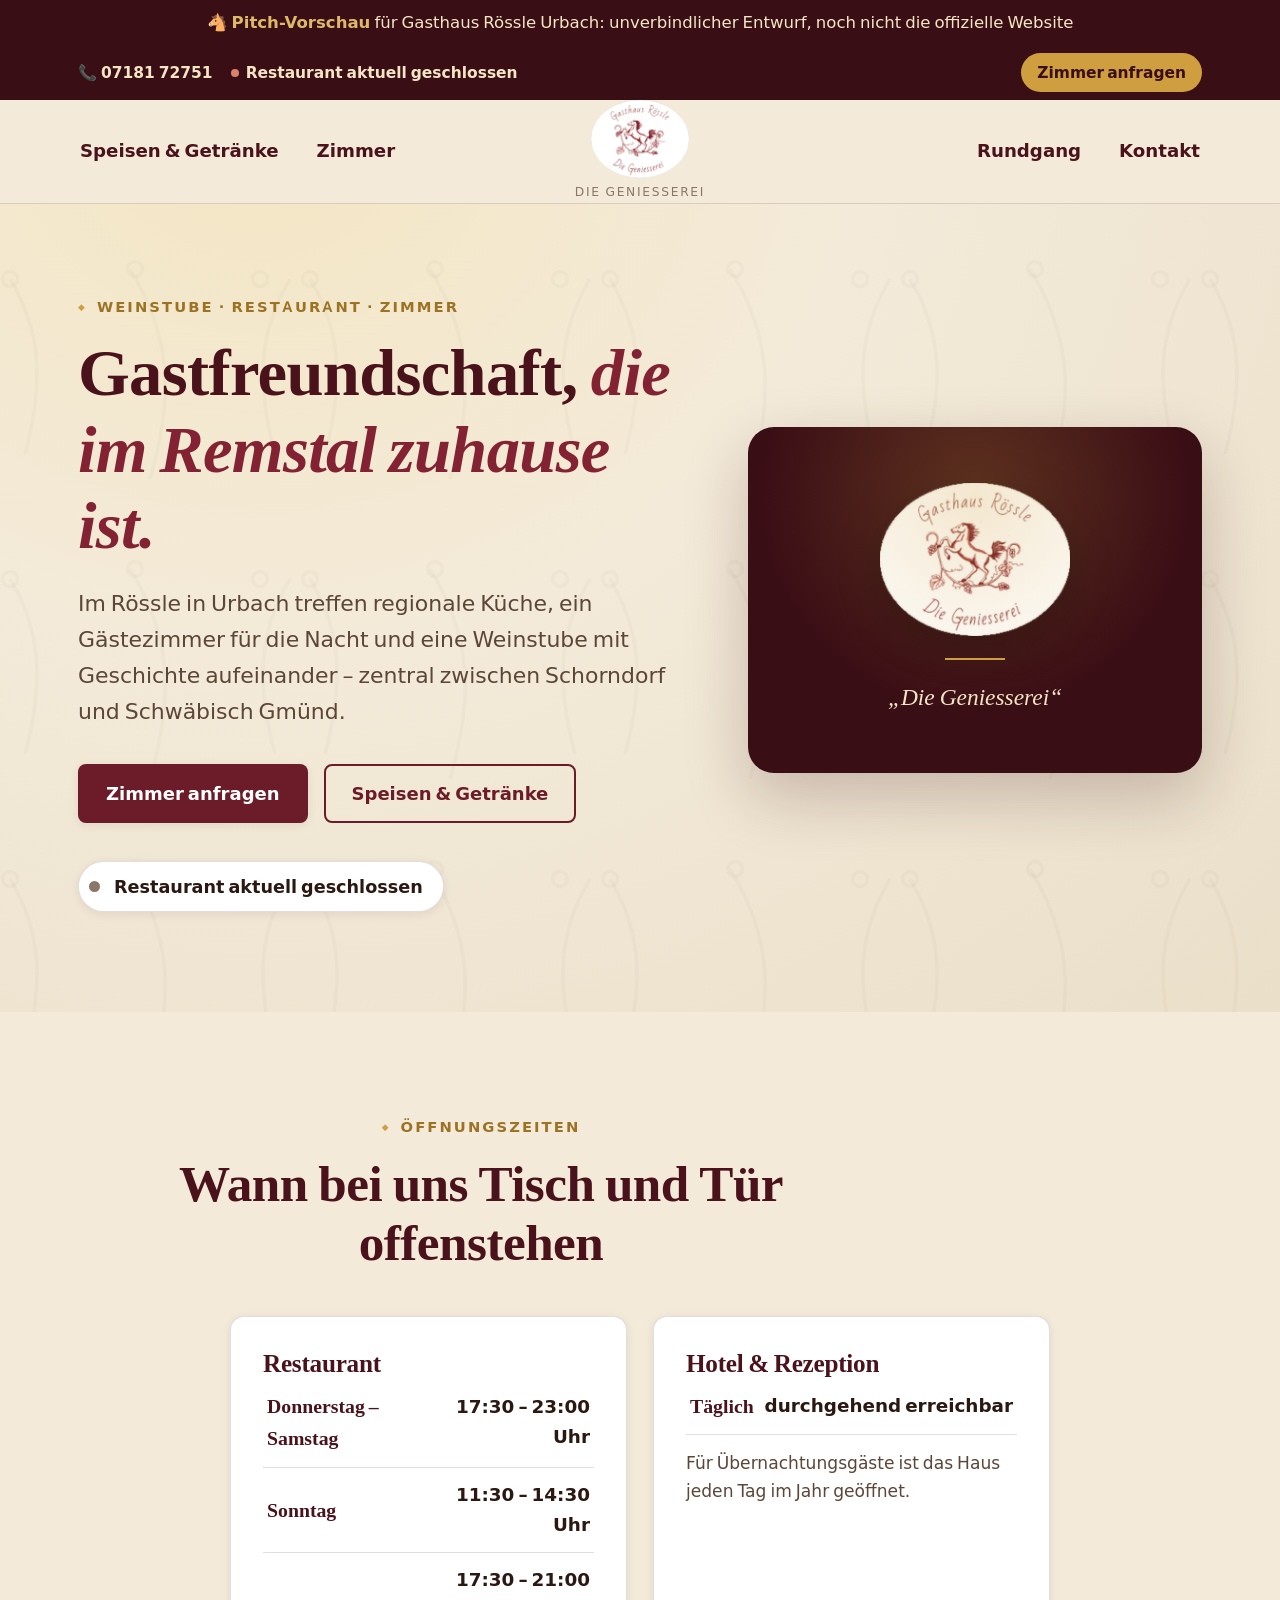
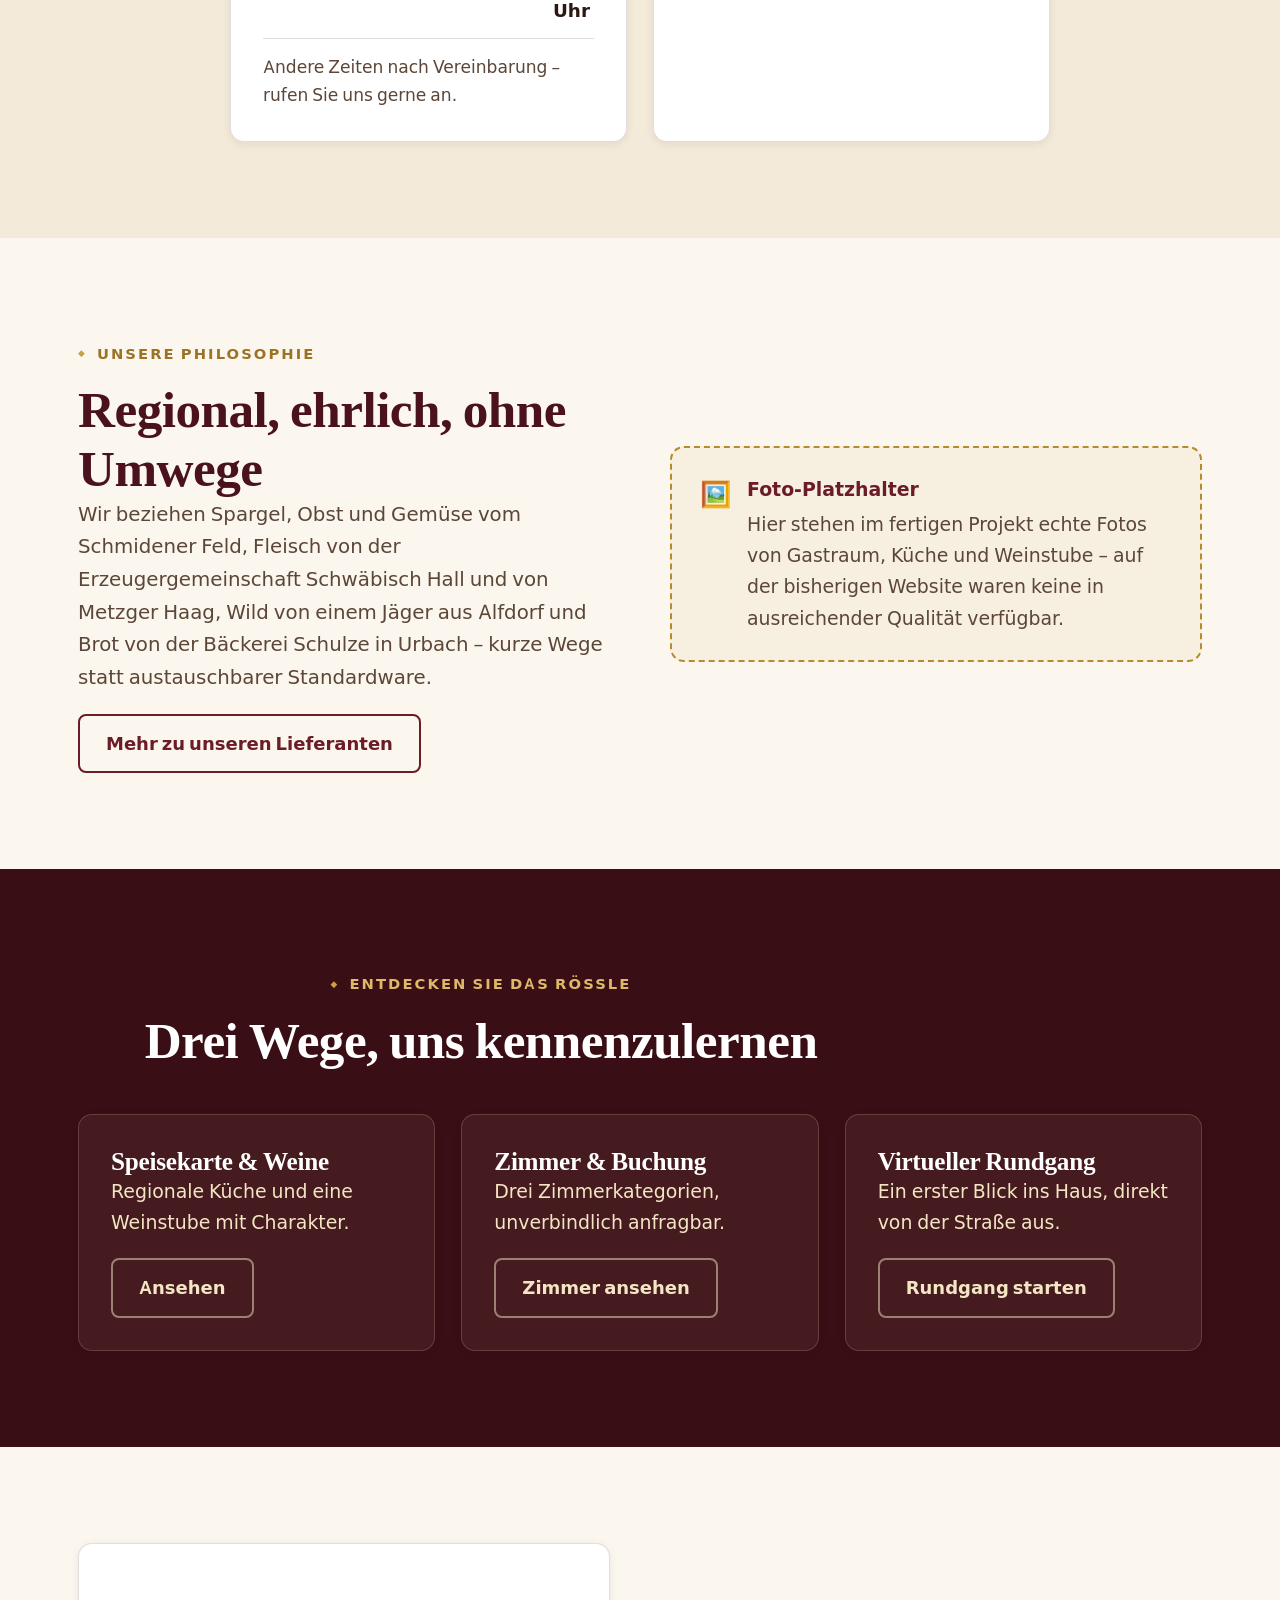
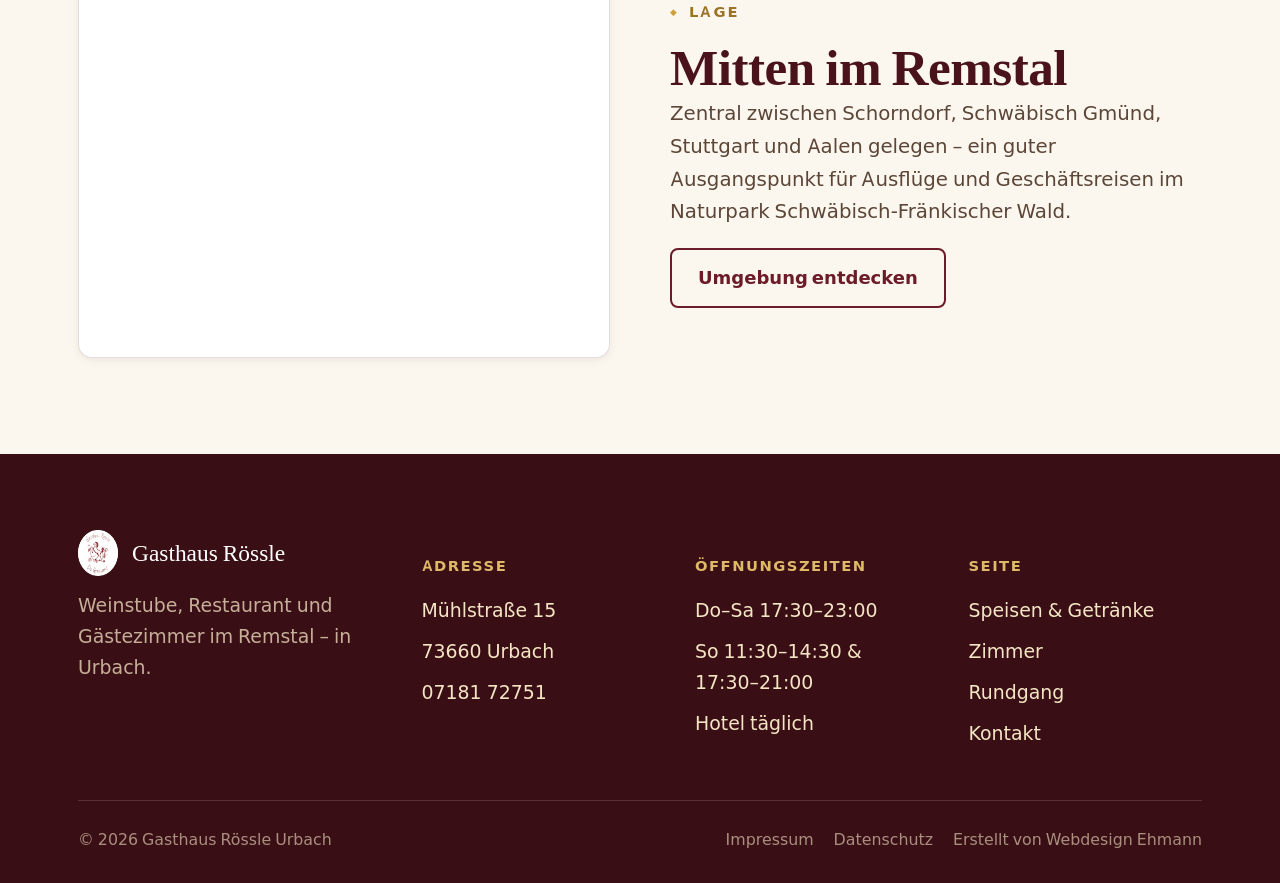
==== index.html @ 1d33ecca "Pitch-Demo für Gasthaus Rössle Urbach Weinstube/Restaurant/Hotel-Website im Bordeaux-Gold-Look, abge" ====
<!DOCTYPE html>
<html lang="de">
<head>
<meta charset="UTF-8">
<meta name="viewport" content="width=device-width, initial-scale=1.0">
<title>Gasthaus Rössle Urbach | Weinstube, Restaurant &amp; Zimmer im Remstal</title>
<meta name="description" content="Gasthaus Rössle in Urbach: Weinstube, regionale Küche, Gästezimmer und virtueller Rundgang. Mühlstraße 15, 73660 Urbach.">
<link rel="icon" href="assets/images/favicon-32.png" type="image/png">
<link rel="apple-touch-icon" href="assets/images/apple-touch-icon.png">
<link rel="stylesheet" href="css/fonts.css">
<link rel="stylesheet" href="css/style.css">
</head>
<body>
<a class="skip-link" href="#main">Zum Inhalt springen</a>
<div class="pitch-banner">🐴 <strong>Pitch-Vorschau</strong> für Gasthaus Rössle Urbach: unverbindlicher Entwurf, noch nicht die offizielle Website</div>

<header class="site-header">
  <div class="header-utility">
    <div class="container">
      <div class="header-utility__info">
        <a href="tel:+49718172751">📞 07181 72751</a>
        <span class="status-pill" data-live-status data-status="closed">
          <span class="status-dot" aria-hidden="true"></span>
          <span data-status-label>Öffnungsstatus wird geladen …</span>
        </span>
      </div>
      <a class="header-utility__cta" href="zimmer.html#buchen">Zimmer anfragen</a>
    </div>
  </div>
  <div class="header-main">
    <div class="container">
      <nav class="header-nav-group header-nav-group--left">
        <a href="speisen-getraenke.html">Speisen &amp; Getränke</a>
        <a href="zimmer.html">Zimmer</a>
      </nav>
      <a class="brand-crest" href="index.html" aria-label="Gasthaus Rössle Urbach, Startseite">
        <img src="assets/images/logo.webp" alt="Wappen des Gasthaus Rössle: sich aufbäumendes Pferd, von Weinranken umschlungen" width="190" height="153">
        <span>Die Geniesserei</span>
      </a>
      <nav class="header-nav-group header-nav-group--right">
        <a href="rundgang.html">Rundgang</a>
        <a href="kontakt.html">Kontakt</a>
      </nav>
      <button class="nav-toggle" aria-label="Menü öffnen" aria-expanded="false" aria-controls="nav-overlay">
        <span class="nav-toggle__bars" aria-hidden="true"><span></span><span></span><span></span></span>
        Menü
      </button>
    </div>
  </div>
</header>

<div class="nav-overlay" id="nav-overlay">
  <div class="nav-overlay__top">
    <img src="assets/images/logo.webp" alt="" width="52" height="42" style="height:42px;">
    <button class="nav-overlay__close">Schließen ✕</button>
  </div>
  <nav>
    <a href="index.html" aria-current="page">Start</a>
    <a href="speisen-getraenke.html">Speisen &amp; Getränke</a>
    <a href="zimmer.html">Zimmer &amp; Buchung</a>
    <a href="rundgang.html">Rundgang</a>
    <a href="umgebung.html">Umgebung</a>
    <a href="kontakt.html">Kontakt</a>
  </nav>
  <div class="nav-overlay__footer">Mühlstraße 15 · 73660 Urbach<br><a href="tel:+49718172751">07181 72751</a></div>
</div>

<main id="main">

  <section class="hero">
    <div class="container hero__grid">
      <div>
        <span class="eyebrow hero__eyebrow">Weinstube · Restaurant · Zimmer</span>
        <h1>Gastfreundschaft, <em>die im Remstal zuhause ist.</em></h1>
        <p class="hero__lede">Im Rössle in Urbach treffen regionale Küche, ein Gästezimmer für die Nacht und eine Weinstube mit Geschichte aufeinander – zentral zwischen Schorndorf und Schwäbisch Gmünd.</p>
        <div class="hero__actions">
          <a class="btn btn-primary" href="zimmer.html#buchen">Zimmer anfragen</a>
          <a class="btn btn-outline" href="speisen-getraenke.html">Speisen &amp; Getränke</a>
        </div>
        <div class="hero-hours" data-live-status data-status="closed">
          <span class="status-dot" aria-hidden="true"></span>
          <span class="hero-hours__text" data-status-label>Öffnungsstatus wird geladen …</span>
        </div>
      </div>
      <div class="hero__crest-panel">
        <img src="assets/images/logo.webp" alt="Wappen Gasthaus Rössle" width="190" height="153">
        <div class="divider"></div>
        <p>„Die Geniesserei“</p>
      </div>
    </div>
  </section>

  <section class="section--tint">
    <div class="container">
      <div class="section-head text-center">
        <span class="eyebrow">Öffnungszeiten</span>
        <h2>Wann bei uns Tisch und Tür offenstehen</h2>
      </div>
      <div class="grid-2" style="max-width:820px; margin:0 auto;">
        <div class="card reveal">
          <h3>Restaurant</h3>
          <table class="hours-table">
            <tr><th>Donnerstag – Samstag</th><td>17:30 – 23:00 Uhr</td></tr>
            <tr><th>Sonntag</th><td>11:30 – 14:30 Uhr</td></tr>
            <tr><th></th><td>17:30 – 21:00 Uhr</td></tr>
          </table>
          <p style="margin-top:14px; font-size:0.95rem; color:var(--ink-soft);">Andere Zeiten nach Vereinbarung – rufen Sie uns gerne an.</p>
        </div>
        <div class="card reveal">
          <h3>Hotel &amp; Rezeption</h3>
          <table class="hours-table">
            <tr><th>Täglich</th><td>durchgehend erreichbar</td></tr>
          </table>
          <p style="margin-top:14px; font-size:0.95rem; color:var(--ink-soft);">Für Übernachtungsgäste ist das Haus jeden Tag im Jahr geöffnet.</p>
        </div>
      </div>
    </div>
  </section>

  <section>
    <div class="container split">
      <div class="reveal">
        <span class="eyebrow">Unsere Philosophie</span>
        <h2>Regional, ehrlich, ohne Umwege</h2>
        <p style="font-size:1.1rem; color:var(--ink-soft); margin-bottom:20px;">Wir beziehen Spargel, Obst und Gemüse vom Schmidener Feld, Fleisch von der Erzeugergemeinschaft Schwäbisch Hall und von Metzger Haag, Wild von einem Jäger aus Alfdorf und Brot von der Bäckerei Schulze in Urbach – kurze Wege statt austauschbarer Standardware.</p>
        <a class="btn btn-outline" href="speisen-getraenke.html">Mehr zu unseren Lieferanten</a>
      </div>
      <div class="placeholder-note reveal">
        <span class="placeholder-note__icon">🖼️</span>
        <div>
          <strong>Foto-Platzhalter</strong>
          Hier stehen im fertigen Projekt echte Fotos von Gastraum, Küche und Weinstube – auf der bisherigen Website waren keine in ausreichender Qualität verfügbar.
        </div>
      </div>
    </div>
  </section>

  <section class="section--dark">
    <div class="container">
      <div class="section-head text-center">
        <span class="eyebrow eyebrow--light">Entdecken Sie das Rössle</span>
        <h2>Drei Wege, uns kennenzulernen</h2>
      </div>
      <div class="grid-3">
        <div class="card reveal" style="background:rgba(244,230,196,0.06); border-color:rgba(244,230,196,0.18); color:var(--gold-100);">
          <h3 style="color:var(--white);">Speisekarte &amp; Weine</h3>
          <p style="color:var(--gold-100);">Regionale Küche und eine Weinstube mit Charakter.</p>
          <div style="margin-top:20px;"><a class="btn btn-outline btn-outline--light" href="speisen-getraenke.html">Ansehen</a></div>
        </div>
        <div class="card reveal" style="background:rgba(244,230,196,0.06); border-color:rgba(244,230,196,0.18); color:var(--gold-100);">
          <h3 style="color:var(--white);">Zimmer &amp; Buchung</h3>
          <p style="color:var(--gold-100);">Drei Zimmerkategorien, unverbindlich anfragbar.</p>
          <div style="margin-top:20px;"><a class="btn btn-outline btn-outline--light" href="zimmer.html">Zimmer ansehen</a></div>
        </div>
        <div class="card reveal" style="background:rgba(244,230,196,0.06); border-color:rgba(244,230,196,0.18); color:var(--gold-100);">
          <h3 style="color:var(--white);">Virtueller Rundgang</h3>
          <p style="color:var(--gold-100);">Ein erster Blick ins Haus, direkt von der Straße aus.</p>
          <div style="margin-top:20px;"><a class="btn btn-outline btn-outline--light" href="rundgang.html">Rundgang starten</a></div>
        </div>
      </div>
    </div>
  </section>

  <section>
    <div class="container split">
      <div class="reveal" style="order:2;">
        <span class="eyebrow">Lage</span>
        <h2>Mitten im Remstal</h2>
        <p style="font-size:1.1rem; color:var(--ink-soft); margin-bottom:20px;">Zentral zwischen Schorndorf, Schwäbisch Gmünd, Stuttgart und Aalen gelegen – ein guter Ausgangspunkt für Ausflüge und Geschäftsreisen im Naturpark Schwäbisch-Fränkischer Wald.</p>
        <a class="btn btn-outline" href="umgebung.html">Umgebung entdecken</a>
      </div>
      <div class="card reveal" style="order:1;">
        <iframe class="map-frame" src="https://www.google.com/maps?q=M%C3%BChlstra%C3%9Fe+15,+73660+Urbach&output=embed" loading="lazy" referrerpolicy="no-referrer-when-downgrade" title="Karte: Gasthaus Rössle, Mühlstraße 15, Urbach"></iframe>
      </div>
    </div>
  </section>

</main>

<footer class="site-footer">
  <div class="container">
    <div class="footer-grid">
      <div>
        <div class="footer-brand"><img src="assets/images/logo.webp" alt="" width="40" height="32">Gasthaus Rössle</div>
        <p>Weinstube, Restaurant und Gästezimmer im Remstal – in Urbach.</p>
      </div>
      <div class="footer-col"><h5>Adresse</h5><ul><li>Mühlstraße 15</li><li>73660 Urbach</li><li><a href="tel:+49718172751">07181 72751</a></li></ul></div>
      <div class="footer-col"><h5>Öffnungszeiten</h5><ul><li>Do–Sa 17:30–23:00</li><li>So 11:30–14:30 &amp; 17:30–21:00</li><li>Hotel täglich</li></ul></div>
      <div class="footer-col"><h5>Seite</h5><ul><li><a href="speisen-getraenke.html">Speisen &amp; Getränke</a></li><li><a href="zimmer.html">Zimmer</a></li><li><a href="rundgang.html">Rundgang</a></li><li><a href="kontakt.html">Kontakt</a></li></ul></div>
    </div>
    <div class="footer-bottom">
      <div>© 2026 Gasthaus Rössle Urbach</div>
      <div class="links">
        <a href="impressum.html">Impressum</a>
        <a href="datenschutz.html">Datenschutz</a>
        <a href="https://www.webdesign-ehmann.de" target="_blank" rel="noopener" class="footer-credit">Erstellt von Webdesign Ehmann</a>
      </div>
    </div>
  </div>
</footer>

<script src="js/main.js"></script>
</body>
</html>
---- css/fonts.css ----
/* Fraunces – warm, soft-terminal display serif (deliberately not a razor-thin
   high-contrast Didone, to avoid the "cream+hairline-serif" AI-default look) */
@font-face {
  font-family: 'Fraunces';
  font-style: normal;
  font-weight: 500;
  font-display: swap;
  src: url('../assets/fonts/fraunces-500.woff2') format('woff2');
}
@font-face {
  font-family: 'Fraunces';
  font-style: normal;
  font-weight: 600;
  font-display: swap;
  src: url('../assets/fonts/fraunces-600.woff2') format('woff2');
}
@font-face {
  font-family: 'Fraunces';
  font-style: normal;
  font-weight: 700;
  font-display: swap;
  src: url('../assets/fonts/fraunces-700.woff2') format('woff2');
}
@font-face {
  font-family: 'Fraunces';
  font-style: italic;
  font-weight: 500;
  font-display: swap;
  src: url('../assets/fonts/fraunces-italic-500.woff2') format('woff2');
}
@font-face {
  font-family: 'Fraunces';
  font-style: italic;
  font-weight: 600;
  font-display: swap;
  src: url('../assets/fonts/fraunces-italic-600.woff2') format('woff2');
}

/* Public Sans – humanist, open apertures, tested for legibility at small
   sizes; chosen for the older target audience instead of a geometric/thin
   grotesk */
@font-face {
  font-family: 'Public Sans';
  font-style: normal;
  font-weight: 400;
  font-display: swap;
  src: url('../assets/fonts/publicsans-400.woff2') format('woff2');
}
@font-face {
  font-family: 'Public Sans';
  font-style: normal;
  font-weight: 500;
  font-display: swap;
  src: url('../assets/fonts/publicsans-500.woff2') format('woff2');
}
@font-face {
  font-family: 'Public Sans';
  font-style: normal;
  font-weight: 600;
  font-display: swap;
  src: url('../assets/fonts/publicsans-600.woff2') format('woff2');
}
@font-face {
  font-family: 'Public Sans';
  font-style: normal;
  font-weight: 700;
  font-display: swap;
  src: url('../assets/fonts/publicsans-700.woff2') format('woff2');
}
@font-face {
  font-family: 'Public Sans';
  font-style: italic;
  font-weight: 400;
  font-display: swap;
  src: url('../assets/fonts/publicsans-italic-400.woff2') format('woff2');
}
---- css/style.css ----
/* ==========================================================================
   Gasthaus Rössle Urbach — Pitch-Demo
   Palette abgeleitet aus dem echten Wappen-Logo (Bordeaux + Gold), nicht aus
   dem Creme+Terracotta-Standardlook. Basis-Schriftgröße und Kontraste sind
   bewusst großzügig gewählt (Zielgruppe: auch ältere Gäste).
   ========================================================================== */

:root {
  /* Brand */
  --bordeaux-950: #3a0e15;
  --bordeaux-900: #4a121b;
  --bordeaux-800: #6c1c28;
  --bordeaux-700: #832233;
  --bordeaux-600: #9c2a3d;
  --gold-700: #9c7325;
  --gold-600: #b78a30;
  --gold-500: #cf9f3f;
  --gold-400: #ddb968;
  --gold-100: #f4e6c4;

  /* Neutrals — warm vellum, not flat cream */
  --vellum: #f3ead9;
  --vellum-dark: #eadfc9;
  --paper: #fbf7ef;
  --ink: #2a1811;
  --ink-soft: #5c4638;
  --ink-faint: #8a7768;
  --line: rgba(58, 14, 21, 0.14);
  --white: #ffffff;

  /* Type */
  --font-display: 'Fraunces', 'Iowan Old Style', 'Palatino Linotype', serif;
  --font-body: 'Public Sans', 'Segoe UI', system-ui, sans-serif;

  --shadow-sm: 0 2px 10px rgba(58, 14, 21, 0.08);
  --shadow-md: 0 12px 32px rgba(58, 14, 21, 0.16);
  --shadow-lg: 0 24px 64px rgba(58, 14, 21, 0.22);
  --radius-sm: 8px;
  --radius-md: 14px;
  --radius-lg: 26px;

  --header-h-utility: 44px;
  --header-h-main: 96px;
}

/* ---- Reset ------------------------------------------------------------- */
*, *::before, *::after { box-sizing: border-box; }
html { scroll-behavior: smooth; }
@media (prefers-reduced-motion: reduce) {
  html { scroll-behavior: auto; }
  *, *::before, *::after { animation-duration: 0.01ms !important; animation-iteration-count: 1 !important; transition-duration: 0.01ms !important; scroll-behavior: auto !important; }
}
body, h1, h2, h3, h4, p, figure, blockquote, dl, dd { margin: 0; }
ul, ol { margin: 0; padding: 0; list-style: none; }
img { max-width: 100%; display: block; }
a { color: inherit; text-decoration: none; }
button { font: inherit; color: inherit; background: none; border: none; cursor: pointer; }
input, textarea, select { font: inherit; color: inherit; }

/* Base sizing: 18px root instead of the usual 16px — deliberate choice for
   an older audience; everything below scales off this, so it stays
   consistent instead of only bumping isolated elements. */
html { font-size: 112.5%; } /* 18px */
body {
  font-family: var(--font-body);
  font-size: 1.05rem;
  line-height: 1.65;
  color: var(--ink);
  background: var(--paper);
  -webkit-font-smoothing: antialiased;
}

h1, h2, h3, h4 { font-family: var(--font-display); color: var(--bordeaux-900); font-weight: 600; line-height: 1.15; letter-spacing: -0.01em; }
h1 { font-size: clamp(2.6rem, 5.2vw, 4.2rem); font-weight: 600; }
h2 { font-size: clamp(2.1rem, 4vw, 2.9rem); }
h3 { font-size: 1.4rem; }
p { max-width: 62ch; }
strong { font-weight: 700; }
em { font-style: italic; }

.container { max-width: 1180px; margin: 0 auto; padding: 0 28px; }

.skip-link {
  position: absolute; left: 12px; top: -60px;
  background: var(--bordeaux-800); color: var(--white);
  padding: 12px 20px; border-radius: var(--radius-sm);
  z-index: 999; transition: top 0.2s ease;
  font-weight: 600;
}
.skip-link:focus { top: 12px; }

:focus-visible { outline: 3px solid var(--gold-500); outline-offset: 3px; }

/* ---- Pitch disclosure banner -------------------------------------------- */
.pitch-banner {
  background: var(--bordeaux-950);
  color: var(--gold-100);
  text-align: center;
  font-size: 0.92rem;
  padding: 10px 20px;
  line-height: 1.5;
}
.pitch-banner strong { color: var(--gold-400); }

/* ---- Eyebrow / section anatomy ------------------------------------------ */
.eyebrow {
  display: inline-flex; align-items: center; gap: 10px;
  font-family: var(--font-body); font-weight: 700; letter-spacing: 0.14em;
  text-transform: uppercase; font-size: 0.82rem; color: var(--gold-700);
  margin-bottom: 14px;
}
.eyebrow::before { content: '◆'; font-size: 0.6em; color: var(--gold-500); }
.eyebrow--light { color: var(--gold-400); }

.section-head { max-width: 62ch; margin-bottom: 44px; }
.section-head p { font-size: 1.12rem; color: var(--ink-soft); }
.text-center { text-align: center; }
.text-center .section-head { margin-left: auto; margin-right: auto; }
.text-center p { margin-left: auto; margin-right: auto; }

/* ==========================================================================
   HEADER — deliberately NOT "logo left + link row + CTA right".
   Two stacked bars: a slim utility strip (phone + live opening status +
   quick-book), then a second bar where the crest sits centered with nav
   links split symmetrically on either side of it.
   ========================================================================== */
.site-header { position: sticky; top: 0; z-index: 100; }

.header-utility {
  background: var(--bordeaux-950);
  color: var(--gold-100);
  font-size: 0.86rem;
}
.header-utility .container {
  display: flex; align-items: center; justify-content: space-between; flex-wrap: wrap;
  gap: 8px 16px; min-height: var(--header-h-utility); padding: 8px 28px;
}
.header-utility__info { display: flex; align-items: center; gap: 8px 18px; flex-wrap: wrap; }
.header-utility__info a { font-weight: 600; }
.header-utility__info a:hover { color: var(--gold-400); }
.status-pill { display: inline-flex; align-items: center; gap: 7px; font-weight: 600; }
.status-dot { width: 8px; height: 8px; border-radius: 50%; background: var(--ink-faint); flex-shrink: 0; }
.status-pill[data-status="open"] .status-dot { background: #6fbf73; box-shadow: 0 0 0 3px rgba(111,191,115,0.25); }
.status-pill[data-status="closed"] .status-dot { background: #d9836b; }
.header-utility__cta {
  background: var(--gold-500); color: var(--bordeaux-950);
  padding: 7px 16px; border-radius: 999px; font-weight: 700;
  white-space: nowrap;
}
.header-utility__cta:hover { background: var(--gold-400); }

.header-main { background: var(--vellum); border-bottom: 1px solid var(--line); }
.header-main .container {
  display: grid; grid-template-columns: 1fr auto 1fr; align-items: center;
  min-height: var(--header-h-main); gap: 20px;
}
.header-nav-group { display: flex; align-items: center; gap: 34px; font-weight: 600; font-size: 1.01rem; }
.header-nav-group--right { justify-content: flex-end; }
.header-nav-group a { position: relative; padding: 6px 2px; color: var(--bordeaux-900); }
.header-nav-group a::after {
  content: ''; position: absolute; left: 0; right: 0; bottom: -2px; height: 2px;
  background: var(--gold-500); transform: scaleX(0); transition: transform 0.2s ease;
}
.header-nav-group a:hover::after, .header-nav-group a[aria-current="page"]::after { transform: scaleX(1); }

.brand-crest { display: flex; flex-direction: column; align-items: center; gap: 4px; text-align: center; }
.brand-crest img { height: 78px; width: auto; }
.brand-crest span { font-family: var(--font-body); font-size: 0.68rem; letter-spacing: 0.14em; text-transform: uppercase; color: var(--ink-faint); }

.nav-toggle {
  display: none; align-items: center; gap: 10px;
  font-weight: 700; padding: 10px 14px; border: 1px solid var(--line); border-radius: 999px;
}
.nav-toggle__bars { display: flex; flex-direction: column; gap: 4px; width: 20px; }
.nav-toggle__bars span { display: block; height: 2px; background: var(--bordeaux-900); border-radius: 2px; }

.nav-overlay {
  position: fixed; inset: 0; background: var(--bordeaux-950); color: var(--gold-100);
  z-index: 200; display: flex; flex-direction: column; padding: 28px;
  overflow-y: auto;
  transform: translateY(-100%); transition: transform 0.32s ease;
}
.nav-overlay.is-open { transform: translateY(0); }
.nav-overlay__top { display: flex; justify-content: space-between; align-items: center; margin-bottom: 40px; }
.nav-overlay__close { border: 1px solid rgba(244,230,196,0.4); border-radius: 999px; padding: 10px 16px; font-weight: 700; }
.nav-overlay nav { display: flex; flex-direction: column; gap: 6px; }
.nav-overlay nav a { font-family: var(--font-display); font-size: 2rem; padding: 14px 4px; border-bottom: 1px solid rgba(244,230,196,0.14); }
.nav-overlay__footer { margin-top: auto; padding-top: 24px; font-size: 0.95rem; color: var(--gold-400); }

@media (max-width: 1023px) {
  .header-nav-group { display: none; }
  .nav-toggle { display: inline-flex; }
  .header-main .container { grid-template-columns: 1fr auto; }
}

/* ==========================================================================
   BUTTONS
   ========================================================================== */
.btn {
  display: inline-flex; align-items: center; justify-content: center; gap: 10px;
  padding: 15px 28px; border-radius: var(--radius-sm);
  font-weight: 700; font-size: 1rem; min-height: 52px;
  transition: transform 0.15s ease, box-shadow 0.15s ease, background 0.15s ease;
}
.btn-primary { background: var(--bordeaux-800); color: var(--white); box-shadow: var(--shadow-sm); }
.btn-primary:hover { background: var(--bordeaux-700); transform: translateY(-1px); box-shadow: var(--shadow-md); }
.btn-gold { background: var(--gold-500); color: var(--bordeaux-950); box-shadow: var(--shadow-sm); }
.btn-gold:hover { background: var(--gold-400); transform: translateY(-1px); }
.btn-outline { background: transparent; color: var(--bordeaux-800); border: 2px solid var(--bordeaux-800); padding: 13px 26px; }
.btn-outline:hover { background: var(--bordeaux-800); color: var(--white); }
.btn-outline--light { color: var(--gold-100); border-color: rgba(244,230,196,0.5); }
.btn-outline--light:hover { background: rgba(244,230,196,0.12); }
.btn-block { width: 100%; }
.btn[disabled] { opacity: 0.5; cursor: not-allowed; transform: none !important; }

/* ==========================================================================
   HERO
   ========================================================================== */
.hero {
  position: relative; overflow: hidden;
  background: radial-gradient(ellipse at 20% -10%, var(--gold-100) 0%, var(--vellum) 42%, var(--vellum-dark) 100%);
  padding: 84px 0 100px;
}
.hero::before {
  content: ''; position: absolute; inset: 0; opacity: 0.5; pointer-events: none;
  background-image: url("data:image/svg+xml,%3Csvg xmlns='http://www.w3.org/2000/svg' width='120' height='120' viewBox='0 0 120 120'%3E%3Cg fill='none' stroke='%233a0e15' stroke-opacity='0.05' stroke-width='1.4'%3E%3Cpath d='M10 100c8-30 6-50-6-70M60 110c10-34 8-58-8-84M110 100c-8-30-6-50 6-70'/%3E%3Ccircle cx='4' cy='30' r='3'/%3E%3Ccircle cx='54' cy='26' r='3'/%3E%3Ccircle cx='104' cy='30' r='3'/%3E%3C/g%3E%3C/svg%3E");
  background-size: 300px;
}
.hero__grid { position: relative; display: grid; grid-template-columns: 1.15fr 0.85fr; gap: 56px; align-items: center; }
.hero__eyebrow { color: var(--gold-700); }
.hero h1 { margin-bottom: 22px; }
.hero h1 em { color: var(--bordeaux-700); font-style: italic; }
.hero__lede { font-size: 1.22rem; color: var(--ink-soft); margin-bottom: 34px; }
.hero__actions { display: flex; gap: 16px; flex-wrap: wrap; margin-bottom: 38px; }

.hero-hours {
  display: inline-flex; align-items: center; gap: 14px;
  background: var(--white); border: 1px solid var(--line); border-radius: 999px;
  padding: 10px 20px 10px 10px; box-shadow: var(--shadow-sm); font-weight: 600;
}
.hero-hours .status-dot { width: 11px; height: 11px; }
.hero-hours__text { font-size: 0.98rem; }
.hero-hours__text strong { color: var(--bordeaux-800); }

.hero__crest-panel {
  position: relative; background: var(--bordeaux-950);
  border-radius: var(--radius-lg); padding: 56px 40px; text-align: center;
  box-shadow: var(--shadow-lg); overflow: hidden;
}
.hero__crest-panel::after {
  content: ''; position: absolute; inset: 0;
  background: radial-gradient(circle at 50% 20%, rgba(207,159,63,0.25), transparent 60%);
}
.hero__crest-panel img { position: relative; width: 190px; margin: 0 auto 22px; filter: drop-shadow(0 8px 20px rgba(0,0,0,0.35)); }
.hero__crest-panel p { position: relative; color: var(--gold-100); font-family: var(--font-display); font-style: italic; font-size: 1.3rem; margin: 0 auto; }
.hero__crest-panel .divider { position: relative; width: 60px; height: 2px; background: var(--gold-500); margin: 18px auto; }

@media (max-width: 900px) {
  .hero__grid { grid-template-columns: 1fr; }
  .hero__crest-panel { order: -1; padding: 40px 28px; }
}

/* ==========================================================================
   CARDS / SECTIONS
   ========================================================================== */
section { padding: 96px 0; }
.section--tint { background: var(--vellum); }
.section--dark { background: var(--bordeaux-950); color: var(--gold-100); }
.section--dark h2 { color: var(--white); }
.section--dark p { color: var(--gold-100); }

.split { display: grid; grid-template-columns: 1fr 1fr; gap: 60px; align-items: center; }
@media (max-width: 860px) { .split { grid-template-columns: 1fr; gap: 36px; } }

.card {
  background: var(--white); border: 1px solid var(--line); border-radius: var(--radius-md);
  padding: 32px; box-shadow: var(--shadow-sm);
}

.grid-3 { display: grid; grid-template-columns: repeat(3, 1fr); gap: 26px; }
.grid-2 { display: grid; grid-template-columns: repeat(2, 1fr); gap: 26px; }
@media (max-width: 860px) { .grid-3, .grid-2 { grid-template-columns: 1fr; } }

.divider-vine {
  display: flex; align-items: center; gap: 16px; color: var(--gold-600);
  margin: 8px 0 30px; font-size: 1.3rem;
}
.divider-vine::before, .divider-vine::after { content: ''; flex: 1; height: 1px; background: var(--line); }

/* ---- Placeholder-Karten (fehlender echter Content, nicht erfunden) ------ */
.placeholder-note {
  border: 2px dashed var(--gold-600); border-radius: var(--radius-md);
  background: rgba(207,159,63,0.08); padding: 26px 28px;
  display: flex; gap: 16px; align-items: flex-start;
  color: var(--ink-soft);
}
.placeholder-note__icon { font-size: 1.4rem; flex-shrink: 0; color: var(--gold-700); }
.placeholder-note strong { color: var(--bordeaux-800); display: block; margin-bottom: 4px; }

/* ---- Öffnungszeiten-Tabelle --------------------------------------------- */
.hours-table { width: 100%; border-collapse: collapse; }
.hours-table td, .hours-table th { padding: 12px 4px; border-bottom: 1px solid var(--line); text-align: left; font-size: 1.02rem; }
.hours-table th { font-family: var(--font-display); font-weight: 600; color: var(--bordeaux-900); font-size: 1.1rem; }
.hours-table td:last-child, .hours-table th:last-child { text-align: right; font-weight: 600; }
.section--dark .hours-table td, .section--dark .hours-table th { border-color: rgba(244,230,196,0.18); }
.section--dark .hours-table th { color: var(--white); }

/* ---- Lieferanten-Liste (Speisen & Getränke) ----------------------------- */
.supplier-list { display: flex; flex-direction: column; gap: 18px; }
.supplier-list__item { display: grid; grid-template-columns: 160px 1fr; gap: 20px; padding: 20px 0; border-bottom: 1px solid var(--line); }
.supplier-list__item dt { font-family: var(--font-display); font-weight: 600; color: var(--bordeaux-800); }
.supplier-list__item dd { color: var(--ink-soft); }
@media (max-width: 640px) { .supplier-list__item { grid-template-columns: 1fr; gap: 4px; } }

/* ==========================================================================
   ZIMMER / PREISKARTEN
   ========================================================================== */
.room-card { display: flex; flex-direction: column; height: 100%; }
.room-card h3 { margin-bottom: 6px; }
.room-card__price { font-family: var(--font-display); font-size: 2rem; color: var(--bordeaux-800); margin: 14px 0; }
.room-card__price small { font-family: var(--font-body); font-size: 0.95rem; font-weight: 500; color: var(--ink-faint); }
.room-card ul { margin: 0 0 24px; display: flex; flex-direction: column; gap: 8px; }
.room-card li { padding-left: 26px; position: relative; color: var(--ink-soft); }
.room-card li::before { content: '✓'; position: absolute; left: 0; color: var(--gold-600); font-weight: 700; }
.room-card .btn { margin-top: auto; }

/* ==========================================================================
   BUCHUNGS-DEMO (mehrstufig)
   ========================================================================== */
.booking-disclaimer {
  display: flex; gap: 14px; align-items: flex-start;
  background: var(--gold-100); border: 1px solid var(--gold-500);
  border-radius: var(--radius-md); padding: 20px 24px; margin-bottom: 40px;
  color: var(--bordeaux-950); font-size: 0.98rem;
}
.booking-disclaimer strong { color: var(--bordeaux-800); }

.booking-widget {
  background: var(--white); border-radius: var(--radius-lg); box-shadow: var(--shadow-lg);
  border: 1px solid var(--line); overflow: hidden;
}
.booking-steps {
  display: flex; background: var(--vellum); border-bottom: 1px solid var(--line);
  overflow-x: auto;
}
.booking-steps__step {
  flex: 1; min-width: 150px; padding: 18px 20px; display: flex; align-items: center; gap: 12px;
  font-weight: 700; color: var(--ink-faint); border-bottom: 3px solid transparent; white-space: nowrap;
}
.booking-steps__step .num {
  width: 30px; height: 30px; border-radius: 50%; background: var(--white); border: 2px solid var(--ink-faint);
  display: flex; align-items: center; justify-content: center; font-size: 0.92rem; flex-shrink: 0;
}
.booking-steps__step.is-active { color: var(--bordeaux-800); border-color: var(--gold-500); }
.booking-steps__step.is-active .num { background: var(--bordeaux-800); border-color: var(--bordeaux-800); color: var(--white); }
.booking-steps__step.is-done .num { background: var(--gold-500); border-color: var(--gold-500); color: var(--bordeaux-950); }

.booking-panel { padding: 44px; }
.booking-panel[hidden] { display: none; }
@media (max-width: 640px) { .booking-panel { padding: 28px 22px; } }

.form-row { margin-bottom: 24px; }
.form-row label { display: block; font-weight: 700; margin-bottom: 8px; color: var(--bordeaux-900); }
.form-row .hint { font-weight: 400; color: var(--ink-faint); font-size: 0.9rem; }
.form-row input, .form-row select, .form-row textarea {
  width: 100%; padding: 14px 16px; border: 1.5px solid var(--line); border-radius: var(--radius-sm);
  background: var(--paper); font-size: 1.02rem; min-height: 52px;
}
.form-row input:focus, .form-row select:focus, .form-row textarea:focus { border-color: var(--gold-600); }
.form-grid-2 { display: grid; grid-template-columns: 1fr 1fr; gap: 22px; }
@media (max-width: 640px) { .form-grid-2 { grid-template-columns: 1fr; } }

.room-select-list { display: flex; flex-direction: column; gap: 16px; margin-bottom: 8px; }
.room-select {
  display: flex; align-items: center; gap: 20px; padding: 20px; border: 2px solid var(--line);
  border-radius: var(--radius-md); cursor: pointer; transition: border-color 0.15s ease, background 0.15s ease;
}
.room-select:hover { border-color: var(--gold-500); }
.room-select.is-selected { border-color: var(--bordeaux-800); background: rgba(140,28,40,0.05); }
.room-select input[type="radio"] { width: 22px; height: 22px; accent-color: var(--bordeaux-800); flex-shrink: 0; }
.room-select__body { flex: 1; }
.room-select__body h4 { font-family: var(--font-display); font-size: 1.15rem; color: var(--bordeaux-900); margin-bottom: 2px; }
.room-select__body span { color: var(--ink-faint); font-size: 0.92rem; }
.room-select__price { font-family: var(--font-display); font-weight: 600; font-size: 1.3rem; color: var(--bordeaux-800); white-space: nowrap; }

/* Mini-Kalender */
.mini-cal { max-width: 380px; }
.mini-cal__head { display: flex; align-items: center; justify-content: space-between; margin-bottom: 14px; }
.mini-cal__head button { width: 40px; height: 40px; border: 1px solid var(--line); border-radius: 50%; font-size: 1.1rem; }
.mini-cal__head button:hover { background: var(--vellum); }
.mini-cal__month { font-family: var(--font-display); font-weight: 600; font-size: 1.15rem; color: var(--bordeaux-900); }
.mini-cal__grid { display: grid; grid-template-columns: repeat(7, 1fr); gap: 6px; text-align: center; }
.mini-cal__dow { font-size: 0.78rem; font-weight: 700; color: var(--ink-faint); padding-bottom: 6px; }
.mini-cal__day {
  aspect-ratio: 1; display: flex; align-items: center; justify-content: center;
  border-radius: 50%; font-weight: 600; font-size: 0.95rem; border: none; background: transparent;
}
.mini-cal__day:not(:disabled):hover { background: var(--vellum-dark); }
.mini-cal__day.is-blocked { color: var(--ink-faint); text-decoration: line-through; opacity: 0.45; cursor: not-allowed; }
.mini-cal__day.is-selected { background: var(--bordeaux-800); color: var(--white); }
.mini-cal__day.is-in-range { background: var(--gold-100); }
.mini-cal__day.is-empty { visibility: hidden; }
.mini-cal__legend { display: flex; gap: 18px; margin-top: 14px; font-size: 0.85rem; color: var(--ink-soft); }
.mini-cal__legend span { display: inline-flex; align-items: center; gap: 6px; }
.mini-cal__legend i { width: 10px; height: 10px; border-radius: 50%; display: inline-block; }

.booking-summary { background: var(--vellum); border-radius: var(--radius-md); padding: 28px; margin-bottom: 28px; }
.booking-summary dl { display: grid; grid-template-columns: auto 1fr; gap: 10px 20px; }
.booking-summary dt { font-weight: 700; color: var(--bordeaux-900); }
.booking-summary dd { text-align: right; }
.booking-summary .total { border-top: 1px solid var(--line); margin-top: 12px; padding-top: 12px; font-size: 1.2rem; font-family: var(--font-display); font-weight: 600; color: var(--bordeaux-800); }

.booking-panel__actions { display: flex; justify-content: space-between; margin-top: 34px; gap: 16px; flex-wrap: wrap; }

.booking-success { text-align: center; padding: 20px 0; }
.booking-success__icon { font-size: 3rem; margin-bottom: 18px; }

/* ==========================================================================
   RUNDGANG-FENSTER (Street View)
   ========================================================================== */
.tour-frame {
  position: relative; border-radius: var(--radius-lg); overflow: hidden;
  border: 10px solid var(--white); box-shadow: var(--shadow-lg);
  background: var(--bordeaux-950);
}
.tour-frame::before {
  content: '360° Google Street View · Mühlstraße 15, Urbach';
  position: absolute; top: 14px; left: 50%; transform: translateX(-50%);
  background: rgba(58,14,21,0.75); color: var(--gold-100); font-size: 0.78rem;
  font-weight: 700; letter-spacing: 0.06em; padding: 7px 16px; border-radius: 999px; z-index: 2;
}
.tour-frame iframe { width: 100%; height: 520px; border: 0; display: block; }
.tour-fallback-link { text-align: center; margin-top: 18px; font-size: 0.95rem; color: var(--ink-soft); }

/* ==========================================================================
   KONTAKTFORMULAR
   ========================================================================== */
.contact-layout { display: grid; grid-template-columns: 1fr 1fr; gap: 56px; align-items: start; }
@media (max-width: 900px) { .contact-layout { grid-template-columns: 1fr; } }
.map-frame { width: 100%; height: 340px; border: 0; border-radius: var(--radius-md); }
.form-status { padding: 14px 18px; border-radius: var(--radius-sm); margin-top: 20px; font-weight: 600; }
.form-status[data-state="ok"] { background: #e4f3e0; color: #2f5b2a; }
.form-status[data-state="error"] { background: #fbe4e0; color: #7a2a1d; }
.form-status[hidden] { display: none; }
.hp-field { position: absolute; left: -9999px; top: -9999px; }

/* ==========================================================================
   FOOTER
   ========================================================================== */
.site-footer { background: var(--bordeaux-950); color: var(--gold-100); padding: 76px 0 30px; }
.footer-grid { display: grid; grid-template-columns: 1.3fr 1fr 1fr 1fr; gap: 40px; margin-bottom: 50px; }
@media (max-width: 860px) { .footer-grid { grid-template-columns: 1fr 1fr; } }
@media (max-width: 560px) { .footer-grid { grid-template-columns: 1fr; } }
.footer-brand { display: flex; align-items: center; gap: 14px; font-family: var(--font-display); font-size: 1.3rem; color: var(--white); margin-bottom: 14px; }
.footer-brand img { height: 46px; }
.site-footer p { color: rgba(244,230,196,0.75); }
.footer-col h5 { font-family: var(--font-body); text-transform: uppercase; letter-spacing: 0.1em; font-size: 0.82rem; color: var(--gold-400); margin-bottom: 16px; }
.footer-col ul { display: flex; flex-direction: column; gap: 10px; }
.footer-col a:hover { color: var(--gold-400); }
.footer-bottom { border-top: 1px solid rgba(244,230,196,0.16); padding-top: 26px; display: flex; justify-content: space-between; flex-wrap: wrap; gap: 14px; font-size: 0.88rem; color: rgba(244,230,196,0.6); }
.footer-bottom .links { display: flex; gap: 20px; flex-wrap: wrap; }
.footer-credit:hover { color: var(--gold-400); }

/* ==========================================================================
   RECHTLICHES (Impressum/Datenschutz)
   ========================================================================== */
.legal-hero { background: var(--vellum); padding: 64px 0 40px; }
.legal-content { padding: 56px 0 100px; }
.legal-content h2 { font-size: 1.4rem; margin: 40px 0 12px; }
.legal-content h2:first-of-type { margin-top: 0; }
.legal-content address { font-style: normal; }
.legal-content .placeholder-note { margin-bottom: 40px; }
.legal-placeholder { background: rgba(207,159,63,0.18); color: var(--bordeaux-800); padding: 2px 8px; border-radius: 4px; font-weight: 600; }

/* ==========================================================================
   UTILITIES
   ========================================================================== */
.mt-0 { margin-top: 0; }
.reveal { opacity: 1; }
@media (prefers-reduced-motion: no-preference) {
  .reveal { opacity: 0; transform: translateY(18px); transition: opacity 0.6s ease, transform 0.6s ease; }
  .reveal.is-visible { opacity: 1; transform: translateY(0); }
}
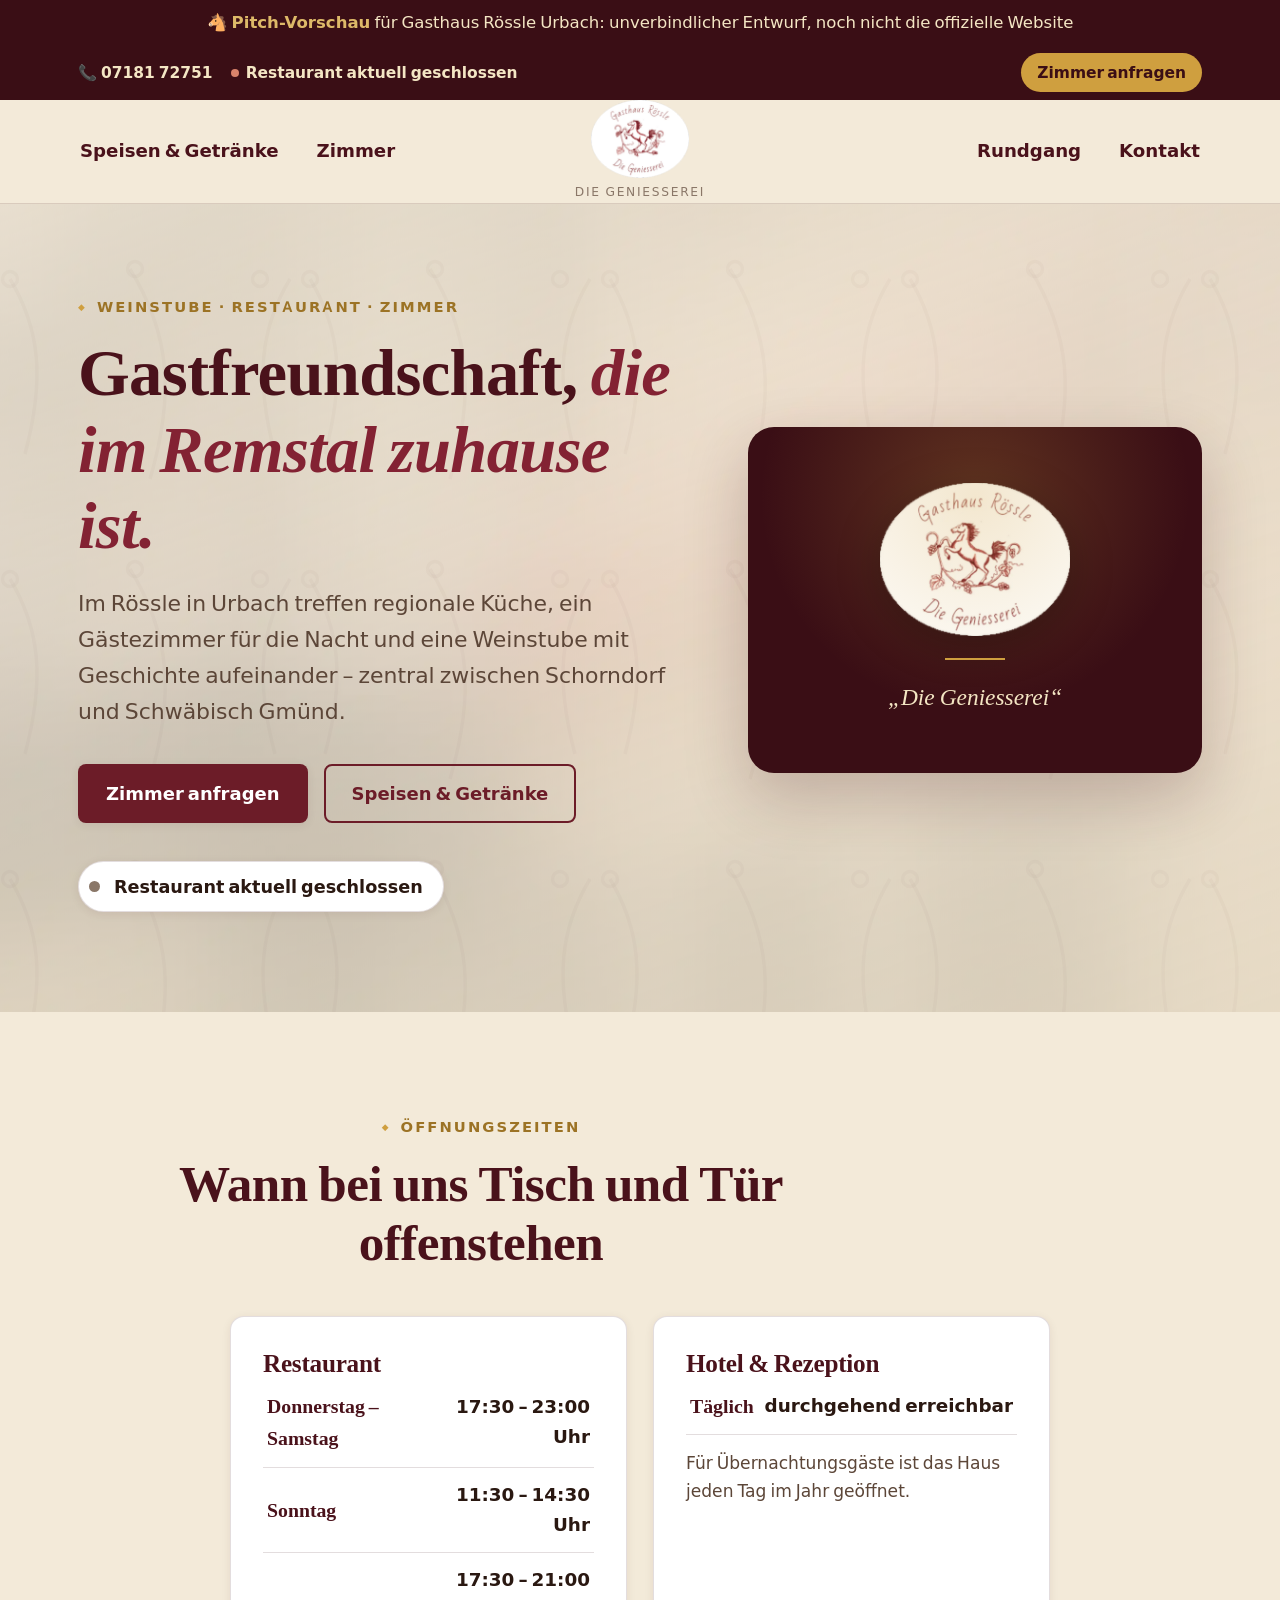
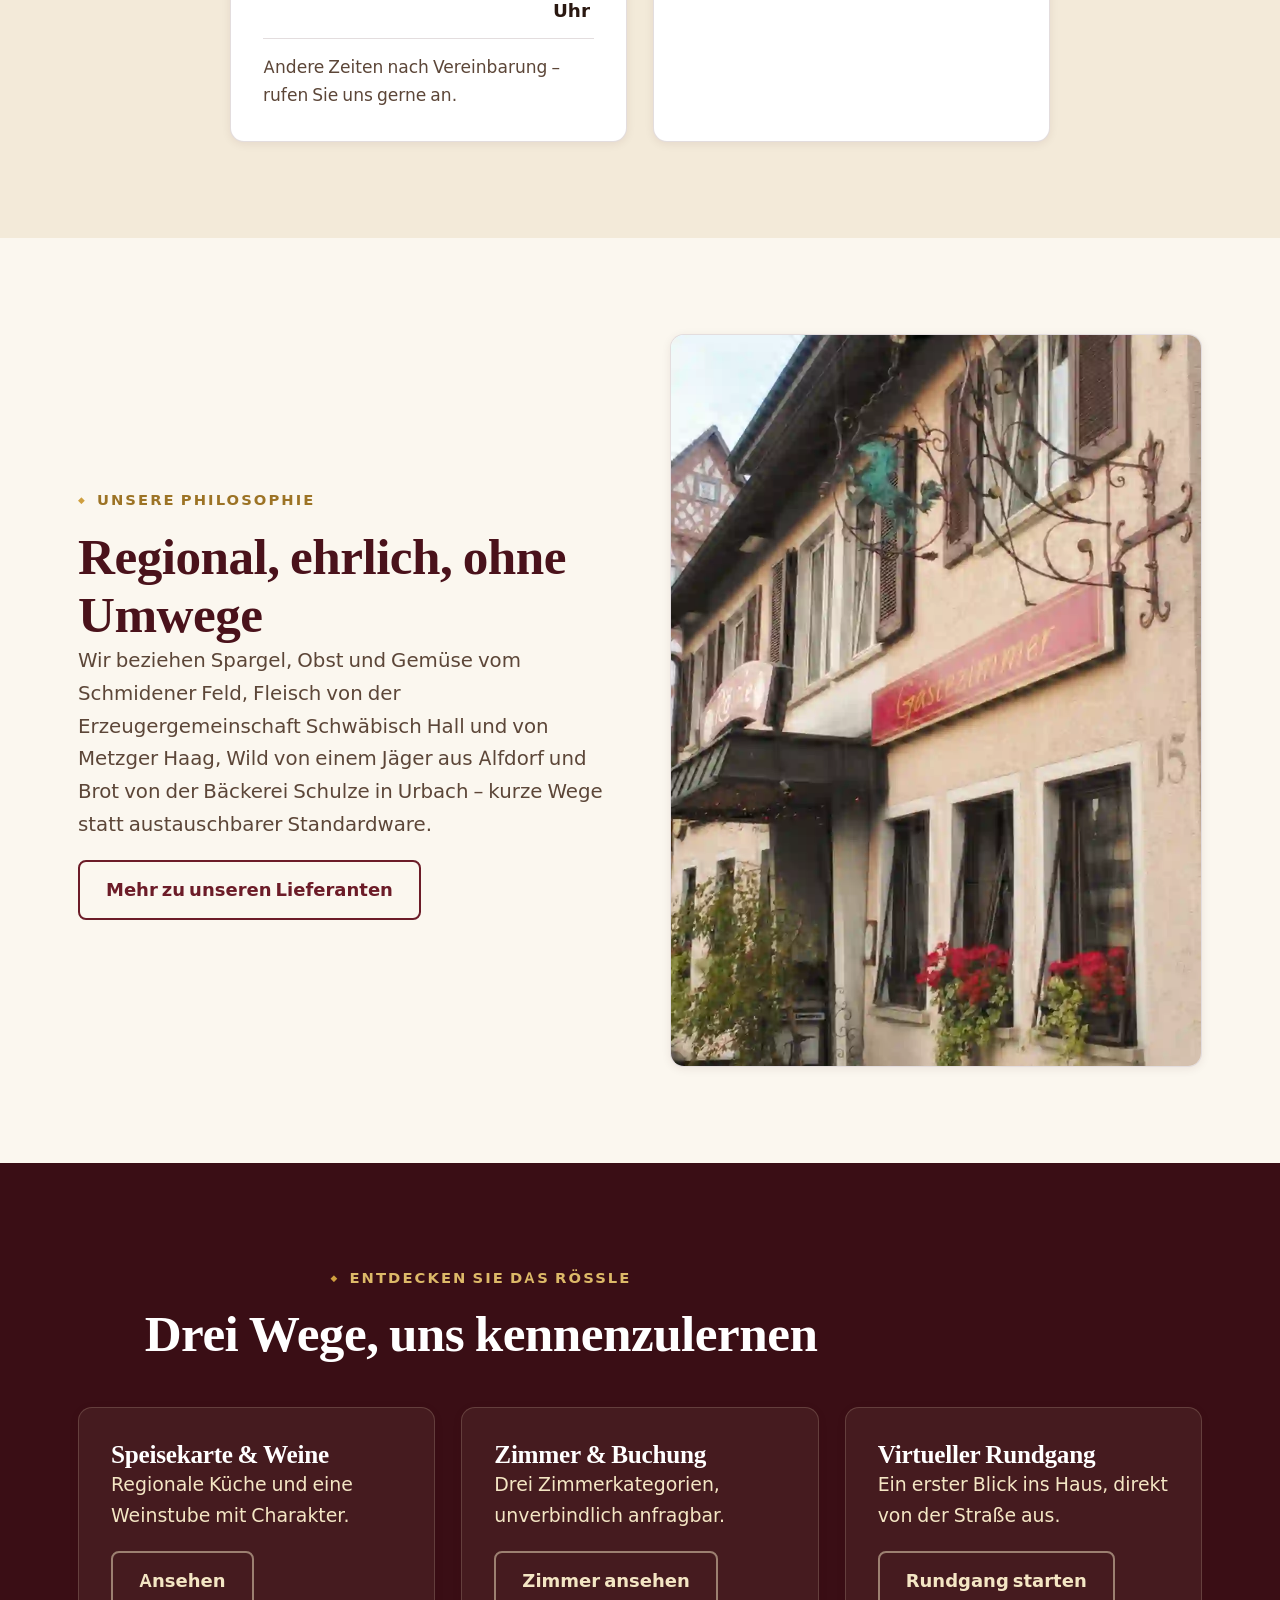
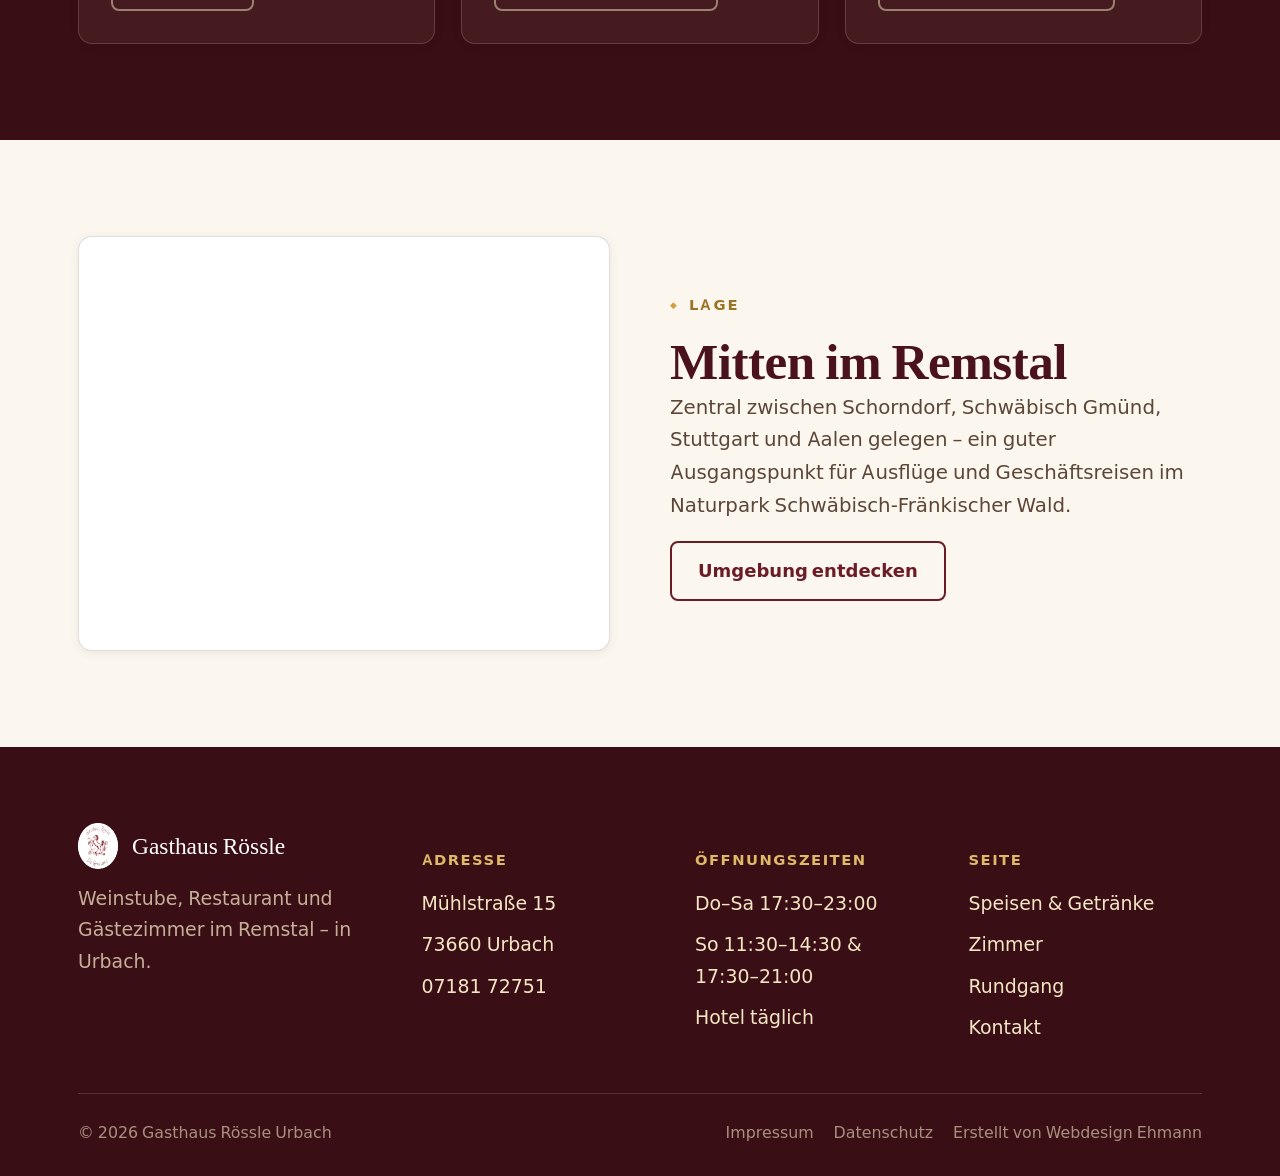
==== commit 690c07a7: "Fassadenfoto, Hero-Hintergrund und sanfte Micro-Animationen ergänzt Echtes Fassadenfoto ersetzt zwei" ====
--- a/index.html
+++ b/index.html
@@ -92,7 +92,7 @@
 
   <section class="section--tint">
     <div class="container">
-      <div class="section-head text-center">
+      <div class="section-head text-center reveal">
         <span class="eyebrow">Öffnungszeiten</span>
         <h2>Wann bei uns Tisch und Tür offenstehen</h2>
       </div>
@@ -125,19 +125,15 @@
         <p style="font-size:1.1rem; color:var(--ink-soft); margin-bottom:20px;">Wir beziehen Spargel, Obst und Gemüse vom Schmidener Feld, Fleisch von der Erzeugergemeinschaft Schwäbisch Hall und von Metzger Haag, Wild von einem Jäger aus Alfdorf und Brot von der Bäckerei Schulze in Urbach – kurze Wege statt austauschbarer Standardware.</p>
         <a class="btn btn-outline" href="speisen-getraenke.html">Mehr zu unseren Lieferanten</a>
       </div>
-      <div class="placeholder-note reveal">
-        <span class="placeholder-note__icon">🖼️</span>
-        <div>
-          <strong>Foto-Platzhalter</strong>
-          Hier stehen im fertigen Projekt echte Fotos von Gastraum, Küche und Weinstube – auf der bisherigen Website waren keine in ausreichender Qualität verfügbar.
-        </div>
+      <div class="card reveal" style="padding:0; overflow:hidden;">
+        <img src="assets/images/rossle-fassade.webp" alt="Fassade des Gasthaus Rössle in Urbach mit schmiedeeisernem Pferde-Ausleger und rotem Gästezimmer-Schild" width="1000" height="1349" loading="lazy" style="display:block; width:100%; height:100%; object-fit:cover;">
       </div>
     </div>
   </section>
 
   <section class="section--dark">
     <div class="container">
-      <div class="section-head text-center">
+      <div class="section-head text-center reveal">
         <span class="eyebrow eyebrow--light">Entdecken Sie das Rössle</span>
         <h2>Drei Wege, uns kennenzulernen</h2>
       </div>
--- a/css/style.css
+++ b/css/style.css
@@ -166,6 +166,13 @@
 .brand-crest { display: flex; flex-direction: column; align-items: center; gap: 4px; text-align: center; }
 .brand-crest img { height: 78px; width: auto; }
 .brand-crest span { font-family: var(--font-body); font-size: 0.68rem; letter-spacing: 0.14em; text-transform: uppercase; color: var(--ink-faint); }
+@media (prefers-reduced-motion: no-preference) {
+  .brand-crest img { animation: crestFloat 5s ease-in-out infinite; }
+}
+@keyframes crestFloat {
+  0%, 100% { transform: translateY(0); }
+  50% { transform: translateY(-4px); }
+}
 
 .nav-toggle {
   display: none; align-items: center; gap: 10px;
@@ -218,21 +225,53 @@
    ========================================================================== */
 .hero {
   position: relative; overflow: hidden;
-  background: radial-gradient(ellipse at 20% -10%, var(--gold-100) 0%, var(--vellum) 42%, var(--vellum-dark) 100%);
+  background: var(--vellum);
   padding: 84px 0 100px;
 }
+/* Weich geblurrtes Fassadenfoto als Hero-Hintergrund, mit sehr langsamem
+   Ken-Burns-Zoom — Blur macht es zur reinen Farb-/Stimmungsfläche statt
+   eines ablenkenden Fotos, dadurch bleibt der Text davor gut lesbar. */
+.hero::after {
+  content: ''; position: absolute; inset: -24px; z-index: 0; pointer-events: none;
+  background-image:
+    linear-gradient(160deg, rgba(243,234,217,0.90) 0%, rgba(243,234,217,0.74) 45%, rgba(234,223,201,0.88) 100%),
+    url('../assets/images/hero-bg-blur.webp');
+  background-size: cover; background-position: center;
+  animation: heroKenBurns 26s ease-in-out infinite alternate;
+}
 .hero::before {
-  content: ''; position: absolute; inset: 0; opacity: 0.5; pointer-events: none;
+  content: ''; position: absolute; inset: 0; z-index: 1; opacity: 0.5; pointer-events: none;
   background-image: url("data:image/svg+xml,%3Csvg xmlns='http://www.w3.org/2000/svg' width='120' height='120' viewBox='0 0 120 120'%3E%3Cg fill='none' stroke='%233a0e15' stroke-opacity='0.05' stroke-width='1.4'%3E%3Cpath d='M10 100c8-30 6-50-6-70M60 110c10-34 8-58-8-84M110 100c-8-30-6-50 6-70'/%3E%3Ccircle cx='4' cy='30' r='3'/%3E%3Ccircle cx='54' cy='26' r='3'/%3E%3Ccircle cx='104' cy='30' r='3'/%3E%3C/g%3E%3C/svg%3E");
   background-size: 300px;
 }
-.hero__grid { position: relative; display: grid; grid-template-columns: 1.15fr 0.85fr; gap: 56px; align-items: center; }
+@keyframes heroKenBurns {
+  0% { transform: scale(1) translate(0, 0); }
+  100% { transform: scale(1.09) translate(-1.2%, -1%); }
+}
+.hero__grid { position: relative; z-index: 2; display: grid; grid-template-columns: 1.15fr 0.85fr; gap: 56px; align-items: center; }
 .hero__eyebrow { color: var(--gold-700); }
 .hero h1 { margin-bottom: 22px; }
 .hero h1 em { color: var(--bordeaux-700); font-style: italic; }
 .hero__lede { font-size: 1.22rem; color: var(--ink-soft); margin-bottom: 34px; }
 .hero__actions { display: flex; gap: 16px; flex-wrap: wrap; margin-bottom: 38px; }
 
+/* Inhalt fährt beim Laden sanft nacheinander hoch — reine CSS-Keyframes,
+   kein JS/Scroll-Trigger nötig, daher immer sichtbar falls JS mal nicht lädt. */
+@media (prefers-reduced-motion: no-preference) {
+  .hero > .container > *, .hero__grid > * { animation: heroFadeUp 0.7s cubic-bezier(.22,.61,.36,1) both; }
+  .hero > .container > .hero__grid { animation: none; } /* nur die Kinder animieren, nicht auch den Grid-Container selbst */
+  .hero__eyebrow { animation-delay: 0.05s; }
+  .hero h1 { animation-delay: 0.15s; }
+  .hero__lede { animation-delay: 0.28s; }
+  .hero__actions { animation-delay: 0.4s; }
+  .hero-hours { animation-delay: 0.52s; }
+  .hero__grid > div:last-child { animation-delay: 0.3s; }
+}
+@keyframes heroFadeUp {
+  from { opacity: 0; transform: translateY(22px); }
+  to { opacity: 1; transform: translateY(0); }
+}
+
 .hero-hours {
   display: inline-flex; align-items: center; gap: 14px;
   background: var(--white); border: 1px solid var(--line); border-radius: 999px;
@@ -275,7 +314,11 @@
 .card {
   background: var(--white); border: 1px solid var(--line); border-radius: var(--radius-md);
   padding: 32px; box-shadow: var(--shadow-sm);
-}
+  transition: transform 0.25s ease, box-shadow 0.25s ease;
+}
+.card:hover { transform: translateY(-4px); box-shadow: var(--shadow-md); }
+.card img { transition: transform 0.5s ease; }
+.card:hover img { transform: scale(1.045); }
 
 .grid-3 { display: grid; grid-template-columns: repeat(3, 1fr); gap: 26px; }
 .grid-2 { display: grid; grid-template-columns: repeat(2, 1fr); gap: 26px; }
@@ -286,6 +329,13 @@
   margin: 8px 0 30px; font-size: 1.3rem;
 }
 .divider-vine::before, .divider-vine::after { content: ''; flex: 1; height: 1px; background: var(--line); }
+@media (prefers-reduced-motion: no-preference) {
+  .divider-vine span { display: inline-block; animation: gentleSway 4s ease-in-out infinite; }
+}
+@keyframes gentleSway {
+  0%, 100% { transform: rotate(-6deg); }
+  50% { transform: rotate(6deg); }
+}
 
 /* ---- Placeholder-Karten (fehlender echter Content, nicht erfunden) ------ */
 .placeholder-note {
@@ -346,11 +396,14 @@
 .booking-steps__step {
   flex: 1; min-width: 150px; padding: 18px 20px; display: flex; align-items: center; gap: 12px;
   font-weight: 700; color: var(--ink-faint); border-bottom: 3px solid transparent; white-space: nowrap;
+  transition: color 0.3s ease, border-color 0.3s ease;
 }
 .booking-steps__step .num {
   width: 30px; height: 30px; border-radius: 50%; background: var(--white); border: 2px solid var(--ink-faint);
   display: flex; align-items: center; justify-content: center; font-size: 0.92rem; flex-shrink: 0;
-}
+  transition: background 0.3s ease, border-color 0.3s ease, transform 0.3s ease;
+}
+.booking-steps__step.is-active .num { transform: scale(1.12); }
 .booking-steps__step.is-active { color: var(--bordeaux-800); border-color: var(--gold-500); }
 .booking-steps__step.is-active .num { background: var(--bordeaux-800); border-color: var(--bordeaux-800); color: var(--white); }
 .booking-steps__step.is-done .num { background: var(--gold-500); border-color: var(--gold-500); color: var(--bordeaux-950); }
@@ -358,6 +411,13 @@
 .booking-panel { padding: 44px; }
 .booking-panel[hidden] { display: none; }
 @media (max-width: 640px) { .booking-panel { padding: 28px 22px; } }
+@media (prefers-reduced-motion: no-preference) {
+  .booking-panel:not([hidden]) { animation: panelEnter 0.4s cubic-bezier(.22,.61,.36,1) both; }
+}
+@keyframes panelEnter {
+  from { opacity: 0; transform: translateX(14px); }
+  to { opacity: 1; transform: translateX(0); }
+}
 
 .form-row { margin-bottom: 24px; }
 .form-row label { display: block; font-weight: 700; margin-bottom: 8px; color: var(--bordeaux-900); }
@@ -373,7 +433,14 @@
 .room-select-list { display: flex; flex-direction: column; gap: 16px; margin-bottom: 8px; }
 .room-select {
   display: flex; align-items: center; gap: 20px; padding: 20px; border: 2px solid var(--line);
-  border-radius: var(--radius-md); cursor: pointer; transition: border-color 0.15s ease, background 0.15s ease;
+  border-radius: var(--radius-md); cursor: pointer;
+  transition: border-color 0.15s ease, background 0.15s ease, transform 0.15s ease;
+}
+.room-select:hover { transform: translateY(-2px); }
+@media (prefers-reduced-motion: no-preference) {
+  .room-select-list .room-select { animation: heroFadeUp 0.5s cubic-bezier(.22,.61,.36,1) both; }
+  .room-select-list .room-select:nth-child(2) { animation-delay: 0.08s; }
+  .room-select-list .room-select:nth-child(3) { animation-delay: 0.16s; }
 }
 .room-select:hover { border-color: var(--gold-500); }
 .room-select.is-selected { border-color: var(--bordeaux-800); background: rgba(140,28,40,0.05); }
@@ -480,4 +547,11 @@
 @media (prefers-reduced-motion: no-preference) {
   .reveal { opacity: 0; transform: translateY(18px); transition: opacity 0.6s ease, transform 0.6s ease; }
   .reveal.is-visible { opacity: 1; transform: translateY(0); }
-}
+
+  /* Gestaffeltes Nacheinander-Einblenden für Karten-Reihen */
+  .grid-3 .reveal:nth-child(2), .grid-2 .reveal:nth-child(2) { transition-delay: 0.1s; }
+  .grid-3 .reveal:nth-child(3) { transition-delay: 0.2s; }
+  .supplier-list__item.reveal:nth-child(2) { transition-delay: 0.08s; }
+  .supplier-list__item.reveal:nth-child(3) { transition-delay: 0.16s; }
+  .supplier-list__item.reveal:nth-child(4) { transition-delay: 0.24s; }
+}
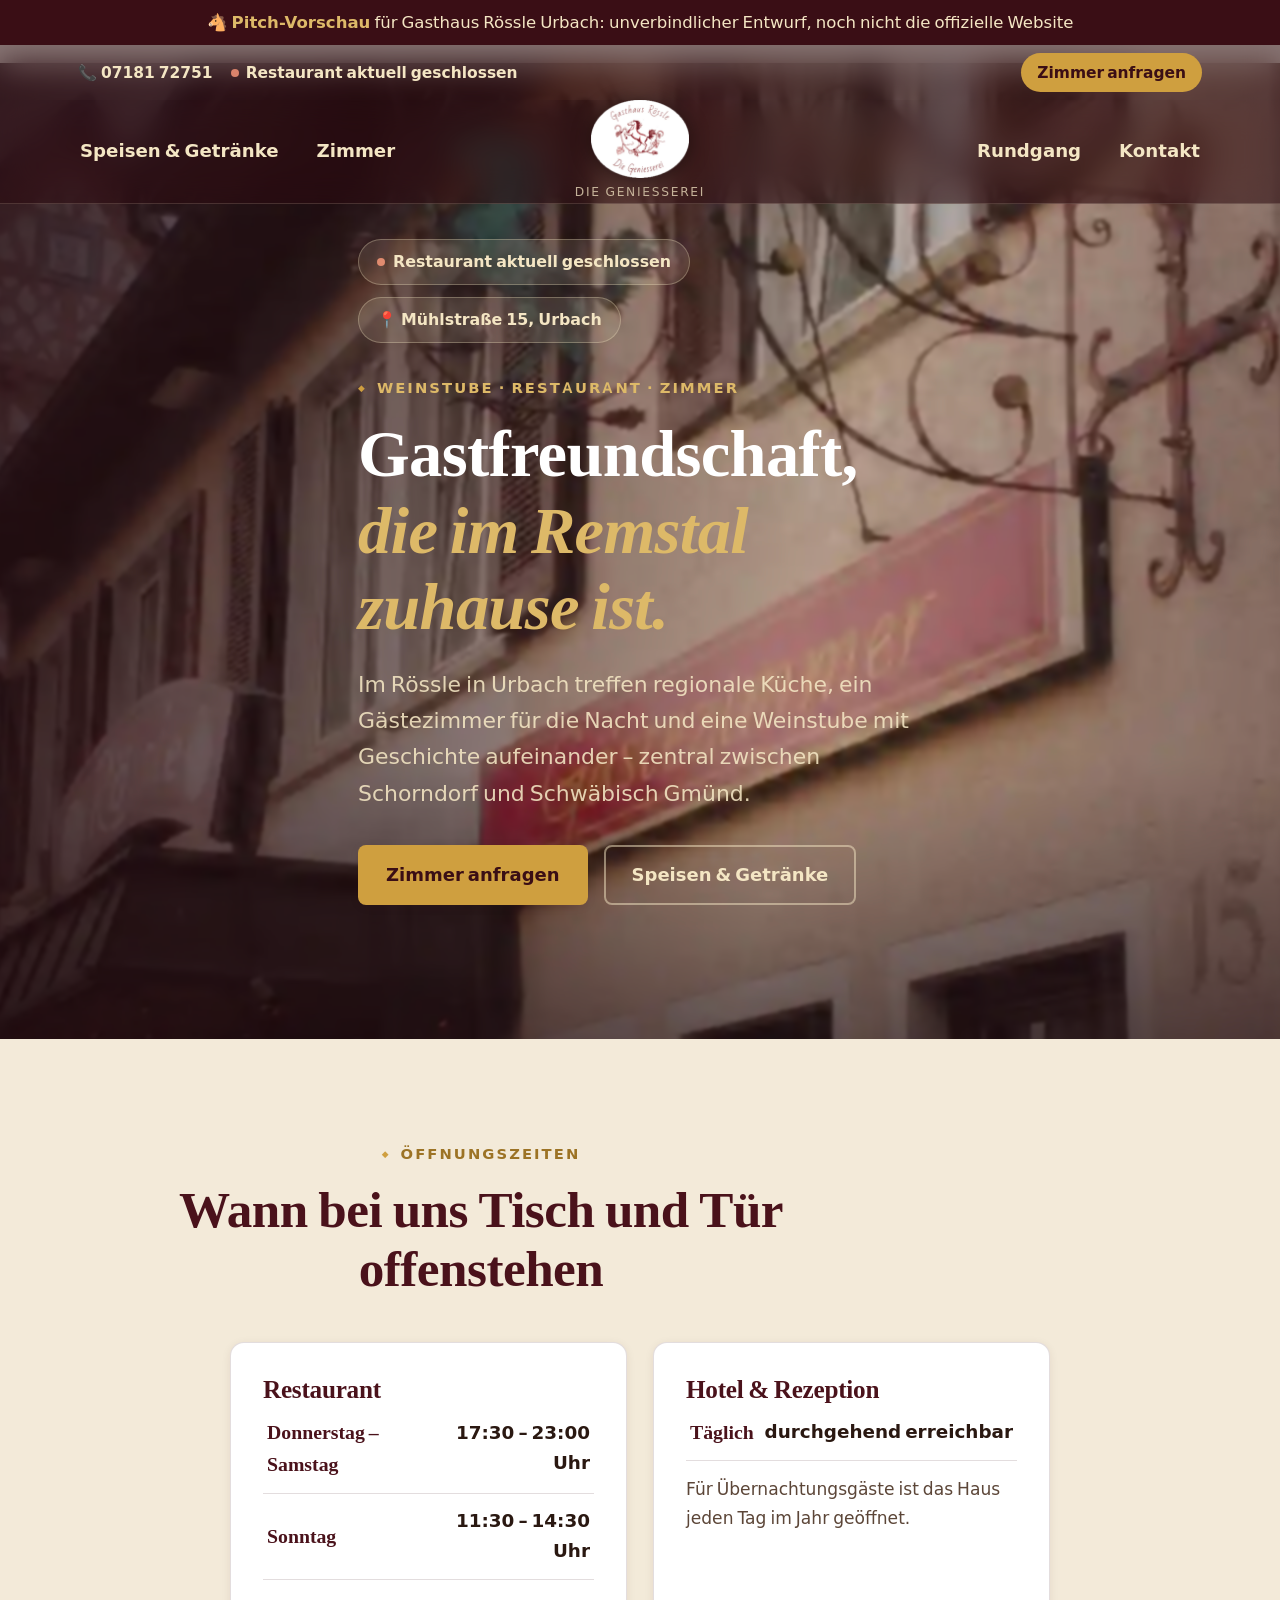
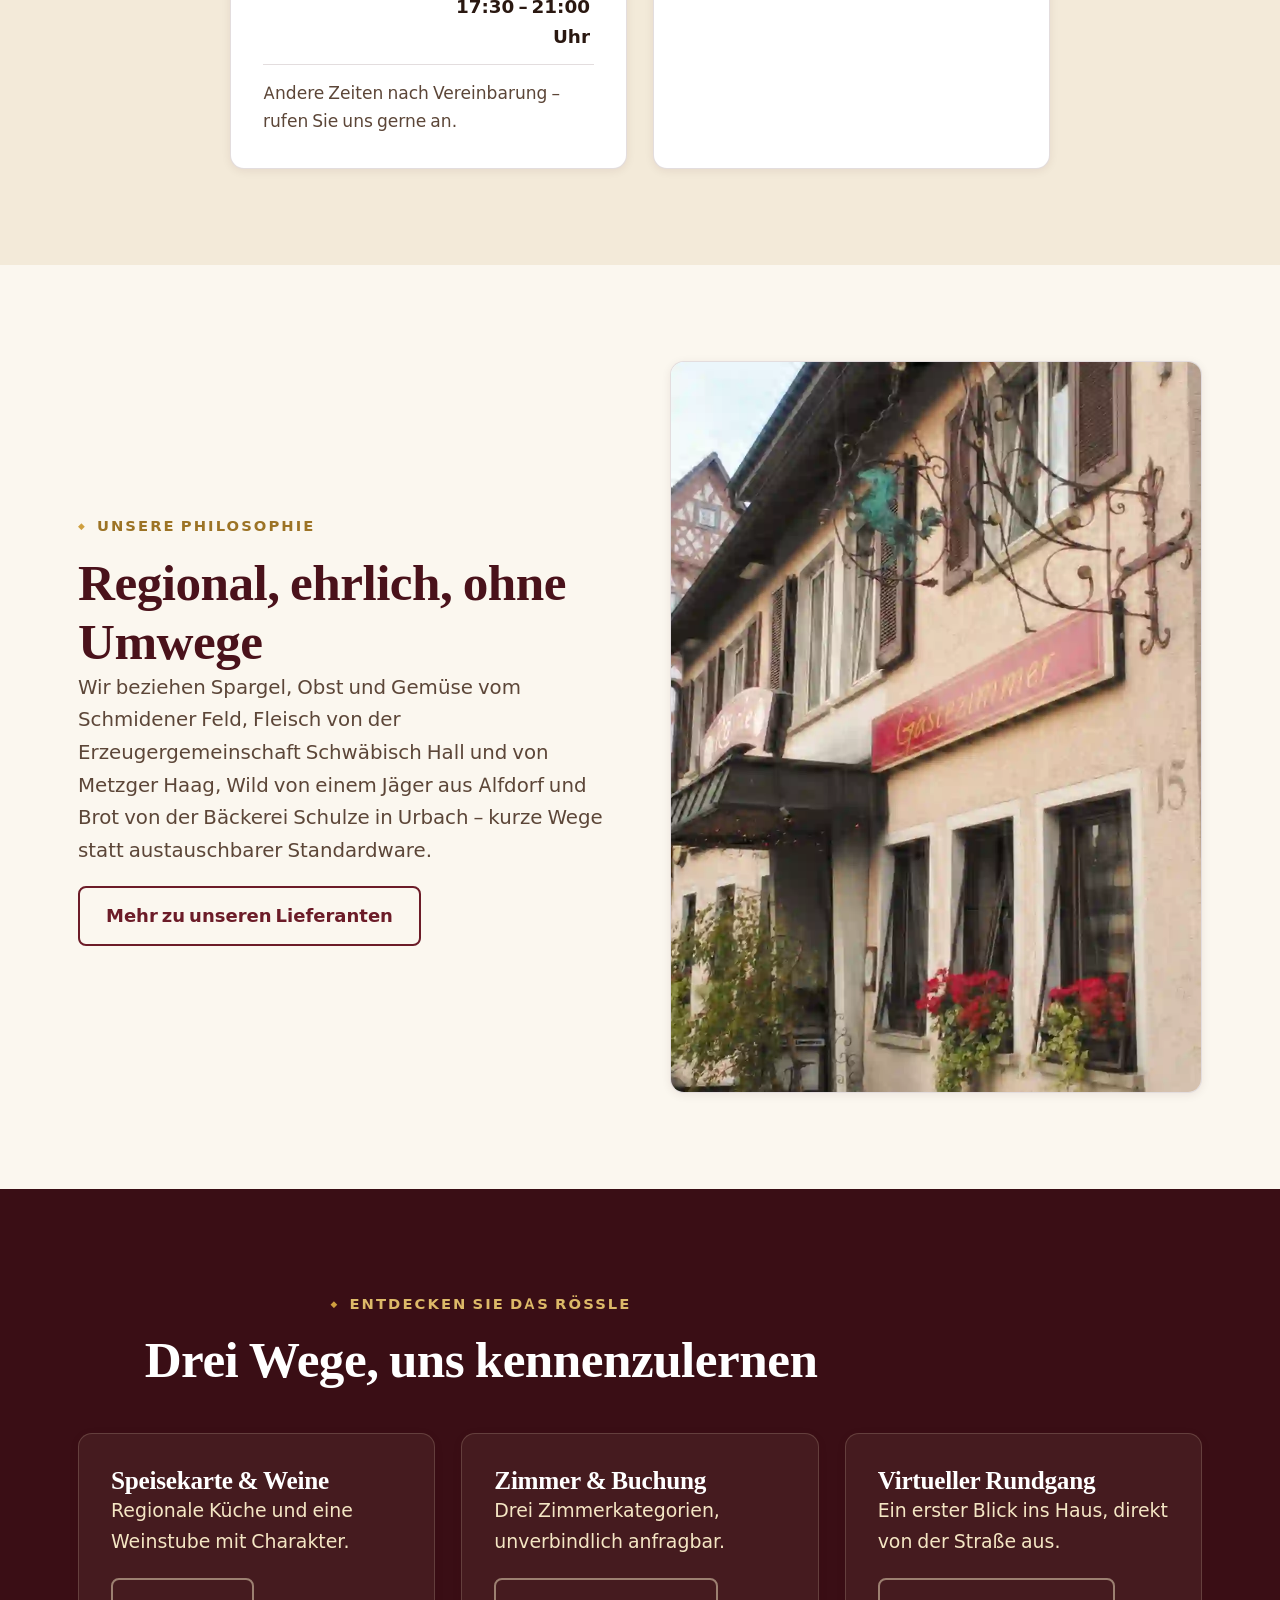
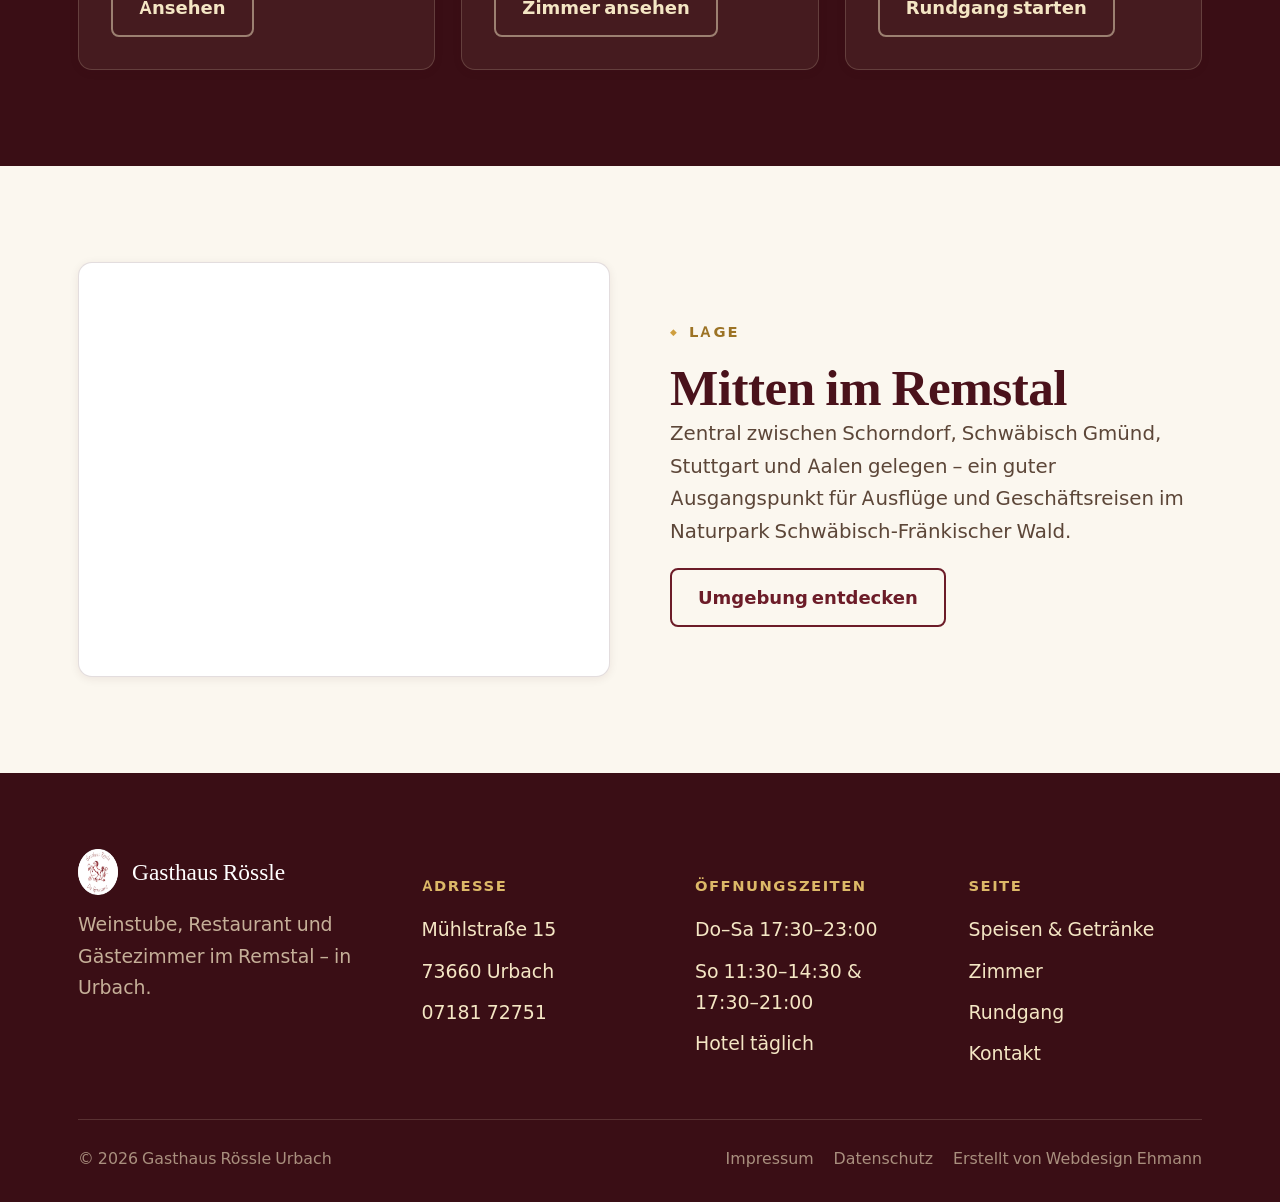
==== commit c6cea48d: "Hero auf Startseite zu transparentem Vollbild-Foto-Look modernisiert Statt geteiltem Layout mit sepa" ====
--- a/index.html
+++ b/index.html
@@ -10,11 +10,11 @@
 <link rel="stylesheet" href="css/fonts.css">
 <link rel="stylesheet" href="css/style.css">
 </head>
-<body>
+<body class="has-hero-overlay">
 <a class="skip-link" href="#main">Zum Inhalt springen</a>
 <div class="pitch-banner">🐴 <strong>Pitch-Vorschau</strong> für Gasthaus Rössle Urbach: unverbindlicher Entwurf, noch nicht die offizielle Website</div>
 
-<header class="site-header">
+<header class="site-header site-header--overlay">
   <div class="header-utility">
     <div class="container">
       <div class="header-utility__info">
@@ -67,25 +67,21 @@
 
 <main id="main">
 
-  <section class="hero">
-    <div class="container hero__grid">
-      <div>
-        <span class="eyebrow hero__eyebrow">Weinstube · Restaurant · Zimmer</span>
-        <h1>Gastfreundschaft, <em>die im Remstal zuhause ist.</em></h1>
-        <p class="hero__lede">Im Rössle in Urbach treffen regionale Küche, ein Gästezimmer für die Nacht und eine Weinstube mit Geschichte aufeinander – zentral zwischen Schorndorf und Schwäbisch Gmünd.</p>
-        <div class="hero__actions">
-          <a class="btn btn-primary" href="zimmer.html#buchen">Zimmer anfragen</a>
-          <a class="btn btn-outline" href="speisen-getraenke.html">Speisen &amp; Getränke</a>
-        </div>
-        <div class="hero-hours" data-live-status data-status="closed">
+  <section class="hero hero--photo">
+    <div class="container hero__content">
+      <div class="hero__badges">
+        <span class="hero-pill" data-live-status data-status="closed">
           <span class="status-dot" aria-hidden="true"></span>
-          <span class="hero-hours__text" data-status-label>Öffnungsstatus wird geladen …</span>
-        </div>
+          <span data-status-label>Öffnungsstatus wird geladen …</span>
+        </span>
+        <span class="hero-pill">📍 Mühlstraße 15, Urbach</span>
       </div>
-      <div class="hero__crest-panel">
-        <img src="assets/images/logo.webp" alt="Wappen Gasthaus Rössle" width="190" height="153">
-        <div class="divider"></div>
-        <p>„Die Geniesserei“</p>
+      <span class="eyebrow hero__eyebrow">Weinstube · Restaurant · Zimmer</span>
+      <h1>Gastfreundschaft, <em>die im Remstal zuhause ist.</em></h1>
+      <p class="hero__lede">Im Rössle in Urbach treffen regionale Küche, ein Gästezimmer für die Nacht und eine Weinstube mit Geschichte aufeinander – zentral zwischen Schorndorf und Schwäbisch Gmünd.</p>
+      <div class="hero__actions">
+        <a class="btn btn-gold" href="zimmer.html#buchen">Zimmer anfragen</a>
+        <a class="btn btn-outline btn-outline--light" href="speisen-getraenke.html">Speisen &amp; Getränke</a>
       </div>
     </div>
   </section>
--- a/css/style.css
+++ b/css/style.css
@@ -200,6 +200,34 @@
   .header-main .container { grid-template-columns: 1fr auto; }
 }
 
+/* ---- Transparent "glass" header over a full-bleed photo hero -----------
+   Only used on the homepage (body.has-hero-overlay): the header keeps its
+   two-bar layout but becomes a translucent, blurred panel that floats over
+   the hero photo instead of pushing it down. The hero pulls up underneath
+   it via negative margin so the photo shows through immediately. Stays
+   sticky (not just hero-height), so the frosted look persists site-wide
+   as you scroll into the cream sections below — a dark tint keeps the
+   light nav text readable there too, not just over the photo. */
+body.has-hero-overlay .header-utility,
+body.has-hero-overlay .header-main {
+  background: rgba(42, 11, 17, 0.55);
+  backdrop-filter: blur(16px) saturate(1.3);
+  -webkit-backdrop-filter: blur(16px) saturate(1.3);
+  border-color: rgba(244, 230, 196, 0.16);
+}
+body.has-hero-overlay .header-main { border-bottom-color: rgba(244, 230, 196, 0.16); }
+body.has-hero-overlay .header-nav-group a { color: var(--gold-100); }
+body.has-hero-overlay .header-utility { color: var(--gold-100); }
+body.has-hero-overlay .brand-crest span { color: rgba(244, 230, 196, 0.75); }
+body.has-hero-overlay .brand-crest img { filter: drop-shadow(0 2px 10px rgba(0,0,0,0.45)); }
+body.has-hero-overlay .nav-toggle { border-color: rgba(244, 230, 196, 0.35); color: var(--gold-100); }
+body.has-hero-overlay .nav-toggle__bars span { background: var(--gold-100); }
+@media (min-width: 1024px) {
+  body.has-hero-overlay .hero--photo {
+    margin-top: calc(-1 * (var(--header-h-utility) + var(--header-h-main) + 1px));
+  }
+}
+
 /* ==========================================================================
    BUTTONS
    ========================================================================== */
@@ -248,7 +276,11 @@
   0% { transform: scale(1) translate(0, 0); }
   100% { transform: scale(1.09) translate(-1.2%, -1%); }
 }
-.hero__grid { position: relative; z-index: 2; display: grid; grid-template-columns: 1.15fr 0.85fr; gap: 56px; align-items: center; }
+/* .hero::before/::after use z-index so the background layers stack in
+   order; without this, their positioned stacking context paints above the
+   hero text/container, which is a plain non-positioned in-flow element and
+   would otherwise be hidden underneath them entirely. */
+.hero > .container { position: relative; z-index: 2; }
 .hero__eyebrow { color: var(--gold-700); }
 .hero h1 { margin-bottom: 22px; }
 .hero h1 em { color: var(--bordeaux-700); font-style: italic; }
@@ -258,45 +290,62 @@
 /* Inhalt fährt beim Laden sanft nacheinander hoch — reine CSS-Keyframes,
    kein JS/Scroll-Trigger nötig, daher immer sichtbar falls JS mal nicht lädt. */
 @media (prefers-reduced-motion: no-preference) {
-  .hero > .container > *, .hero__grid > * { animation: heroFadeUp 0.7s cubic-bezier(.22,.61,.36,1) both; }
-  .hero > .container > .hero__grid { animation: none; } /* nur die Kinder animieren, nicht auch den Grid-Container selbst */
-  .hero__eyebrow { animation-delay: 0.05s; }
-  .hero h1 { animation-delay: 0.15s; }
-  .hero__lede { animation-delay: 0.28s; }
-  .hero__actions { animation-delay: 0.4s; }
-  .hero-hours { animation-delay: 0.52s; }
-  .hero__grid > div:last-child { animation-delay: 0.3s; }
+  .hero > .container > * { animation: heroFadeUp 0.7s cubic-bezier(.22,.61,.36,1) both; }
+  .hero__badges { animation-delay: 0.05s; }
+  .hero__eyebrow { animation-delay: 0.14s; }
+  .hero h1 { animation-delay: 0.22s; }
+  .hero__lede { animation-delay: 0.34s; }
+  .hero__actions { animation-delay: 0.46s; }
 }
 @keyframes heroFadeUp {
   from { opacity: 0; transform: translateY(22px); }
   to { opacity: 1; transform: translateY(0); }
 }
 
-.hero-hours {
-  display: inline-flex; align-items: center; gap: 14px;
-  background: var(--white); border: 1px solid var(--line); border-radius: 999px;
-  padding: 10px 20px 10px 10px; box-shadow: var(--shadow-sm); font-weight: 600;
-}
-.hero-hours .status-dot { width: 11px; height: 11px; }
-.hero-hours__text { font-size: 0.98rem; }
-.hero-hours__text strong { color: var(--bordeaux-800); }
-
-.hero__crest-panel {
-  position: relative; background: var(--bordeaux-950);
-  border-radius: var(--radius-lg); padding: 56px 40px; text-align: center;
-  box-shadow: var(--shadow-lg); overflow: hidden;
-}
-.hero__crest-panel::after {
-  content: ''; position: absolute; inset: 0;
-  background: radial-gradient(circle at 50% 20%, rgba(207,159,63,0.25), transparent 60%);
-}
-.hero__crest-panel img { position: relative; width: 190px; margin: 0 auto 22px; filter: drop-shadow(0 8px 20px rgba(0,0,0,0.35)); }
-.hero__crest-panel p { position: relative; color: var(--gold-100); font-family: var(--font-display); font-style: italic; font-size: 1.3rem; margin: 0 auto; }
-.hero__crest-panel .divider { position: relative; width: 60px; height: 2px; background: var(--gold-500); margin: 18px auto; }
-
-@media (max-width: 900px) {
-  .hero__grid { grid-template-columns: 1fr; }
-  .hero__crest-panel { order: -1; padding: 40px 28px; }
+/* ---- Full-bleed photo hero variant (homepage) ---------------------------
+   Real facade photo instead of an abstracted colour wash — kept in check
+   with a directional tint (strong where the text sits, sheer everywhere
+   else) so the building stays recognisable rather than just mood lighting.
+   A faint blur smooths the source photo's low-res grain without hiding it
+   entirely; the "reveal" instinct here is a smaller crop for now, not the
+   old heavy overlay. */
+.hero--photo {
+  min-height: 88vh; display: flex; align-items: center;
+  padding: 176px 0 96px; color: var(--gold-100);
+  background: var(--bordeaux-950);
+}
+.hero--photo::before { display: none; }
+.hero--photo::after {
+  content: ''; position: absolute; inset: -8px; z-index: 0; pointer-events: none;
+  background-image:
+    linear-gradient(100deg, rgba(30,8,13,0.86) 0%, rgba(30,8,13,0.6) 32%, rgba(30,8,13,0.28) 62%, rgba(30,8,13,0.5) 100%),
+    linear-gradient(0deg, rgba(20,6,10,0.55) 0%, rgba(20,6,10,0) 30%),
+    url('../assets/images/rossle-fassade.webp');
+  background-size: cover, cover, cover;
+  background-position: center, center, 78% 22%;
+  filter: blur(1.5px) saturate(1.08);
+  transform: scale(1.02);
+  animation: heroKenBurns 30s ease-in-out infinite alternate;
+}
+.hero--photo .hero__eyebrow { color: var(--gold-400); }
+.hero--photo h1 { color: var(--white); }
+.hero--photo h1 em { color: var(--gold-400); }
+.hero--photo .hero__lede { color: rgba(244, 230, 196, 0.88); }
+.hero__content { position: relative; z-index: 2; max-width: 620px; }
+.hero__badges { display: flex; flex-wrap: wrap; gap: 12px; margin-bottom: 26px; }
+.hero-pill {
+  display: inline-flex; align-items: center; gap: 8px;
+  background: rgba(244, 230, 196, 0.12); border: 1px solid rgba(244, 230, 196, 0.3);
+  backdrop-filter: blur(8px); -webkit-backdrop-filter: blur(8px);
+  border-radius: 999px; padding: 9px 18px; font-weight: 600; font-size: 0.88rem;
+  color: var(--gold-100);
+}
+.hero-pill .status-dot { width: 8px; height: 8px; }
+.hero-pill[data-status="open"] .status-dot { background: #6fbf73; box-shadow: 0 0 0 3px rgba(111,191,115,0.3); }
+.hero-pill[data-status="closed"] .status-dot { background: #e08b6f; }
+
+@media (max-width: 640px) {
+  .hero--photo { min-height: auto; padding: 140px 0 72px; }
 }
 
 /* ==========================================================================
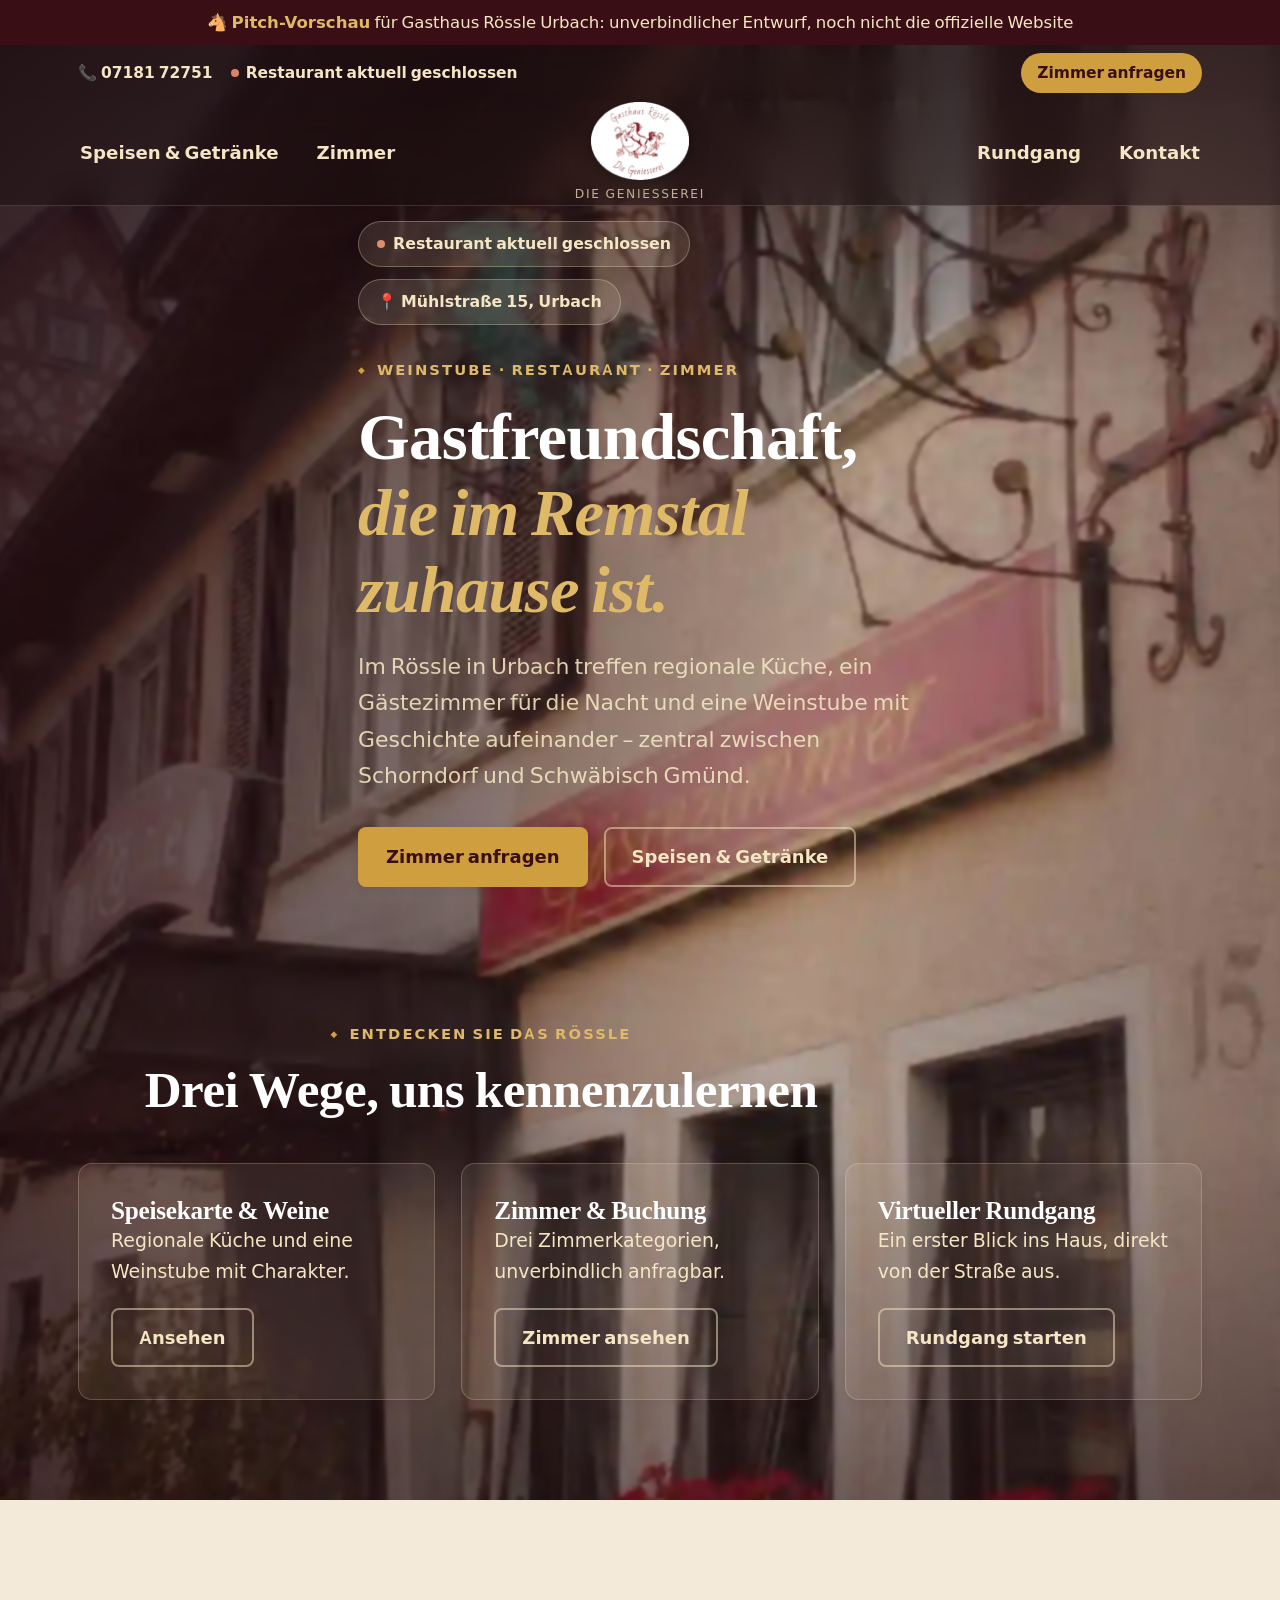
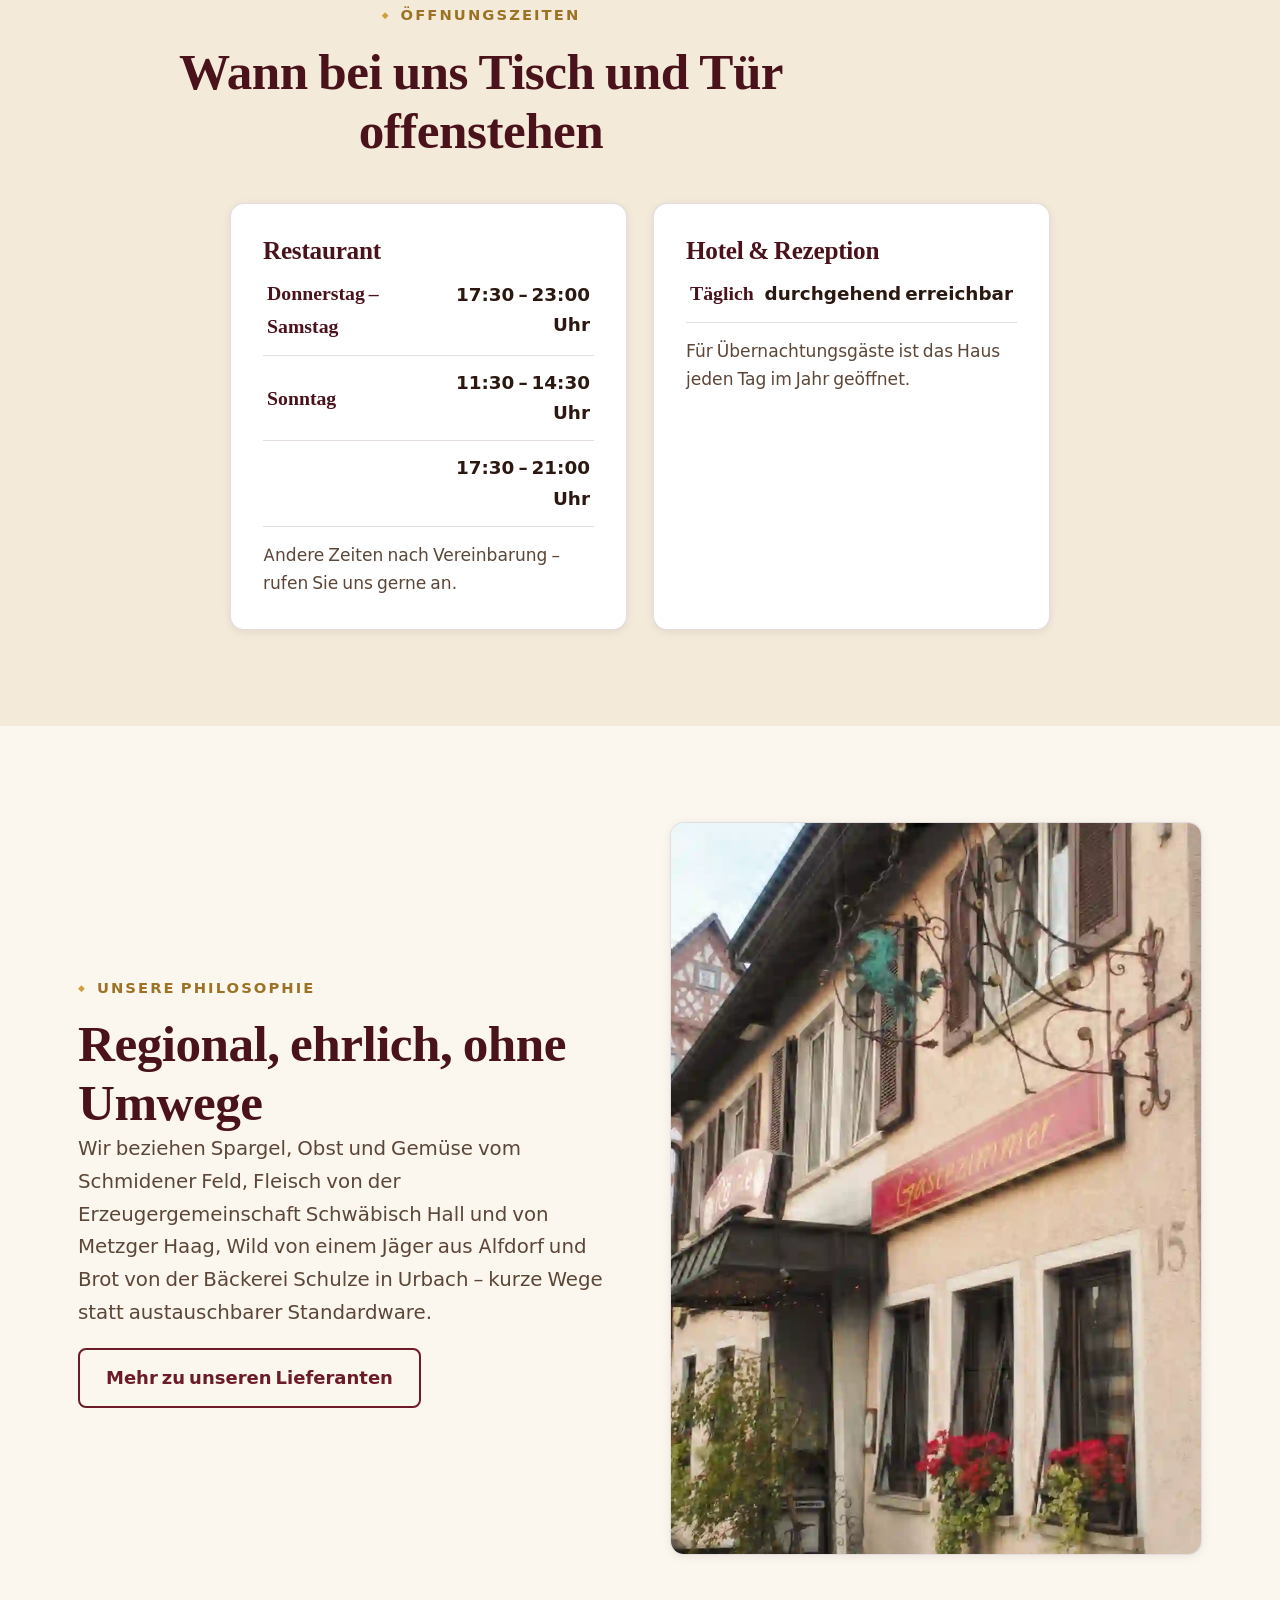
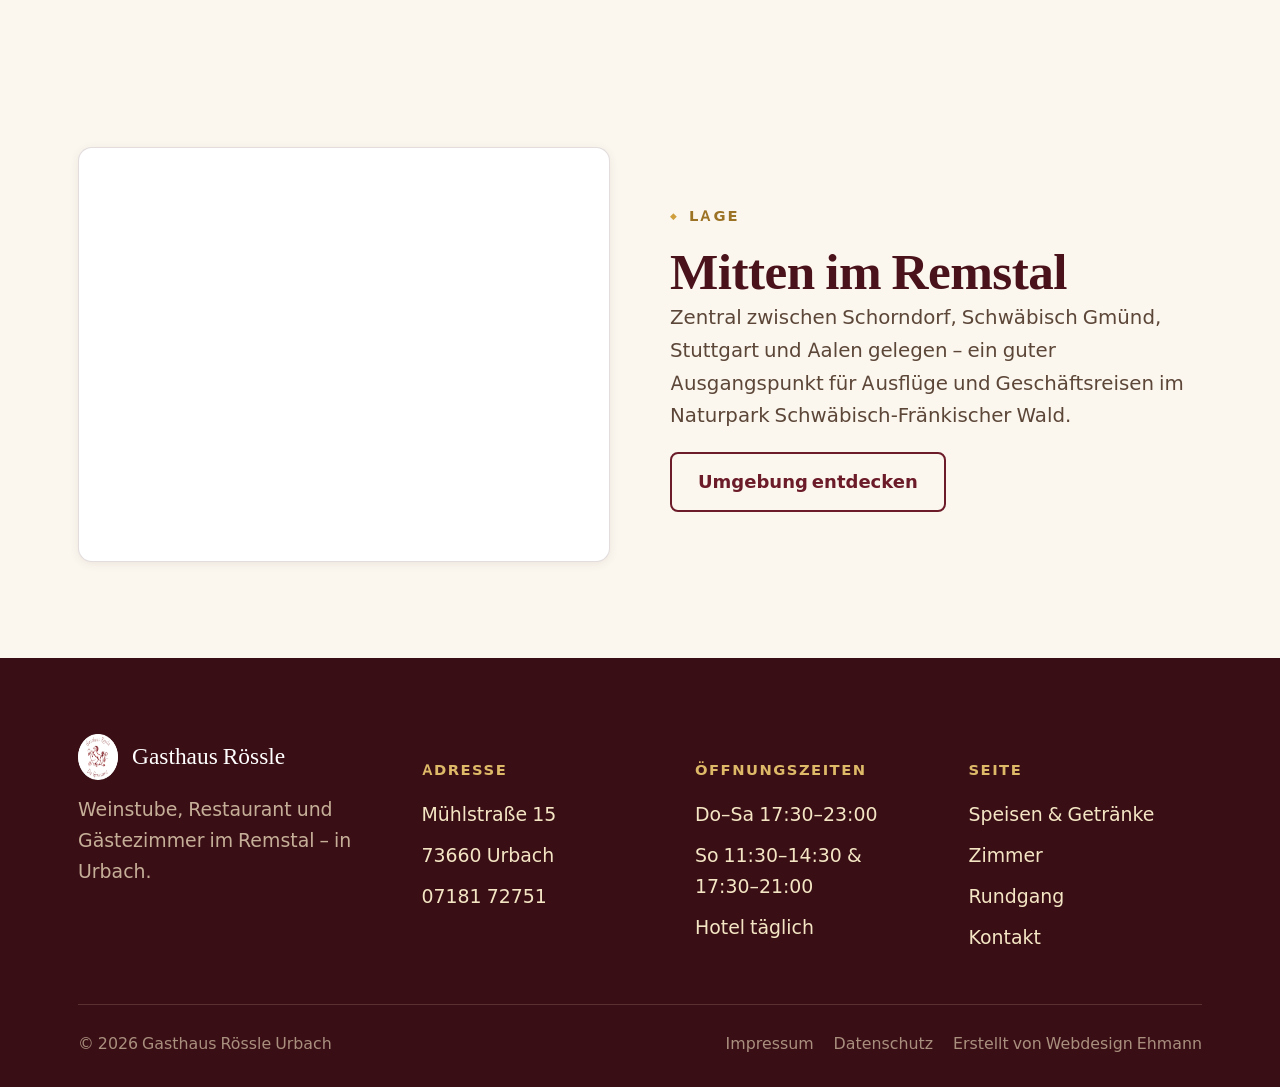
==== commit 3a3a6d86: "Startseite: Hero und 'Drei Wege'-Sektion zu einer Section vereint Die Kartenreihe (Speisekarte/Zimme" ====
--- a/index.html
+++ b/index.html
@@ -67,7 +67,7 @@
 
 <main id="main">
 
-  <section class="hero hero--photo">
+  <section class="hero hero--photo hero--home">
     <div class="container hero__content">
       <div class="hero__badges">
         <span class="hero-pill" data-live-status data-status="closed">
@@ -82,6 +82,30 @@
       <div class="hero__actions">
         <a class="btn btn-gold" href="zimmer.html#buchen">Zimmer anfragen</a>
         <a class="btn btn-outline btn-outline--light" href="speisen-getraenke.html">Speisen &amp; Getränke</a>
+      </div>
+    </div>
+
+    <div class="container hero__discover">
+      <div class="section-head text-center reveal">
+        <span class="eyebrow eyebrow--light">Entdecken Sie das Rössle</span>
+        <h2>Drei Wege, uns kennenzulernen</h2>
+      </div>
+      <div class="grid-3">
+        <div class="card reveal" style="background:rgba(244,230,196,0.08); border-color:rgba(244,230,196,0.22); color:var(--gold-100);">
+          <h3 style="color:var(--white);">Speisekarte &amp; Weine</h3>
+          <p style="color:var(--gold-100);">Regionale Küche und eine Weinstube mit Charakter.</p>
+          <div style="margin-top:20px;"><a class="btn btn-outline btn-outline--light" href="speisen-getraenke.html">Ansehen</a></div>
+        </div>
+        <div class="card reveal" style="background:rgba(244,230,196,0.08); border-color:rgba(244,230,196,0.22); color:var(--gold-100);">
+          <h3 style="color:var(--white);">Zimmer &amp; Buchung</h3>
+          <p style="color:var(--gold-100);">Drei Zimmerkategorien, unverbindlich anfragbar.</p>
+          <div style="margin-top:20px;"><a class="btn btn-outline btn-outline--light" href="zimmer.html">Zimmer ansehen</a></div>
+        </div>
+        <div class="card reveal" style="background:rgba(244,230,196,0.08); border-color:rgba(244,230,196,0.22); color:var(--gold-100);">
+          <h3 style="color:var(--white);">Virtueller Rundgang</h3>
+          <p style="color:var(--gold-100);">Ein erster Blick ins Haus, direkt von der Straße aus.</p>
+          <div style="margin-top:20px;"><a class="btn btn-outline btn-outline--light" href="rundgang.html">Rundgang starten</a></div>
+        </div>
       </div>
     </div>
   </section>
@@ -127,32 +151,6 @@
     </div>
   </section>
 
-  <section class="section--dark">
-    <div class="container">
-      <div class="section-head text-center reveal">
-        <span class="eyebrow eyebrow--light">Entdecken Sie das Rössle</span>
-        <h2>Drei Wege, uns kennenzulernen</h2>
-      </div>
-      <div class="grid-3">
-        <div class="card reveal" style="background:rgba(244,230,196,0.06); border-color:rgba(244,230,196,0.18); color:var(--gold-100);">
-          <h3 style="color:var(--white);">Speisekarte &amp; Weine</h3>
-          <p style="color:var(--gold-100);">Regionale Küche und eine Weinstube mit Charakter.</p>
-          <div style="margin-top:20px;"><a class="btn btn-outline btn-outline--light" href="speisen-getraenke.html">Ansehen</a></div>
-        </div>
-        <div class="card reveal" style="background:rgba(244,230,196,0.06); border-color:rgba(244,230,196,0.18); color:var(--gold-100);">
-          <h3 style="color:var(--white);">Zimmer &amp; Buchung</h3>
-          <p style="color:var(--gold-100);">Drei Zimmerkategorien, unverbindlich anfragbar.</p>
-          <div style="margin-top:20px;"><a class="btn btn-outline btn-outline--light" href="zimmer.html">Zimmer ansehen</a></div>
-        </div>
-        <div class="card reveal" style="background:rgba(244,230,196,0.06); border-color:rgba(244,230,196,0.18); color:var(--gold-100);">
-          <h3 style="color:var(--white);">Virtueller Rundgang</h3>
-          <p style="color:var(--gold-100);">Ein erster Blick ins Haus, direkt von der Straße aus.</p>
-          <div style="margin-top:20px;"><a class="btn btn-outline btn-outline--light" href="rundgang.html">Rundgang starten</a></div>
-        </div>
-      </div>
-    </div>
-  </section>
-
   <section>
     <div class="container split">
       <div class="reveal" style="order:2;">
--- a/css/style.css
+++ b/css/style.css
@@ -39,8 +39,8 @@
   --radius-md: 14px;
   --radius-lg: 26px;
 
-  --header-h-utility: 44px;
-  --header-h-main: 96px;
+  --header-h-utility: 56px;
+  --header-h-main: 104px;
 }
 
 /* ---- Reset ------------------------------------------------------------- */
@@ -210,9 +210,9 @@
    light nav text readable there too, not just over the photo. */
 body.has-hero-overlay .header-utility,
 body.has-hero-overlay .header-main {
-  background: rgba(42, 11, 17, 0.55);
-  backdrop-filter: blur(16px) saturate(1.3);
-  -webkit-backdrop-filter: blur(16px) saturate(1.3);
+  background: rgba(26, 14, 16, 0.5);
+  backdrop-filter: blur(16px) saturate(1.05);
+  -webkit-backdrop-filter: blur(16px) saturate(1.05);
   border-color: rgba(244, 230, 196, 0.16);
 }
 body.has-hero-overlay .header-main { border-bottom-color: rgba(244, 230, 196, 0.16); }
@@ -290,7 +290,7 @@
 /* Inhalt fährt beim Laden sanft nacheinander hoch — reine CSS-Keyframes,
    kein JS/Scroll-Trigger nötig, daher immer sichtbar falls JS mal nicht lädt. */
 @media (prefers-reduced-motion: no-preference) {
-  .hero > .container > * { animation: heroFadeUp 0.7s cubic-bezier(.22,.61,.36,1) both; }
+  .hero > .hero__content > * { animation: heroFadeUp 0.7s cubic-bezier(.22,.61,.36,1) both; }
   .hero__badges { animation-delay: 0.05s; }
   .hero__eyebrow { animation-delay: 0.14s; }
   .hero h1 { animation-delay: 0.22s; }
@@ -319,7 +319,7 @@
   content: ''; position: absolute; inset: -8px; z-index: 0; pointer-events: none;
   background-image:
     linear-gradient(100deg, rgba(30,8,13,0.86) 0%, rgba(30,8,13,0.6) 32%, rgba(30,8,13,0.28) 62%, rgba(30,8,13,0.5) 100%),
-    linear-gradient(0deg, rgba(20,6,10,0.55) 0%, rgba(20,6,10,0) 30%),
+    linear-gradient(180deg, rgba(16,5,8,0.6) 0%, rgba(16,5,8,0) 26%, rgba(16,5,8,0) 74%, rgba(16,5,8,0.4) 100%),
     url('../assets/images/rossle-fassade.webp');
   background-size: cover, cover, cover;
   background-position: center, center, 78% 22%;
@@ -346,6 +346,32 @@
 
 @media (max-width: 640px) {
   .hero--photo { min-height: auto; padding: 140px 0 72px; }
+}
+
+/* ---- Homepage-only: fold the "three ways" discovery cards into the same
+   photo hero instead of a separate solid-bordeaux section below — the two
+   used to meet at a hard seam (photo hero -> flat color block); now it's
+   one continuous section with the hero's own photo/tint carrying through
+   behind the cards too. */
+.hero--home {
+  display: flex; flex-direction: column; align-items: stretch;
+  min-height: auto; gap: 90px; padding-bottom: 100px;
+}
+.hero__discover { position: relative; z-index: 2; }
+.hero__discover h2 { color: var(--white); }
+.hero__discover .section-head p { color: var(--gold-100); }
+@media (max-width: 640px) {
+  .hero--home { gap: 64px; padding-bottom: 72px; }
+}
+
+/* ---- Compact photo hero (subpages) --------------------------------------
+   Same full-bleed facade photo + glass header as the homepage, but shorter
+   since subpages lead into real content rather than carrying the full
+   first-impression weight. */
+.hero--compact { min-height: auto; padding: 168px 0 76px; }
+.hero--compact .hero__content { max-width: 720px; }
+@media (max-width: 640px) {
+  .hero--compact { padding: 132px 0 56px; }
 }
 
 /* ==========================================================================
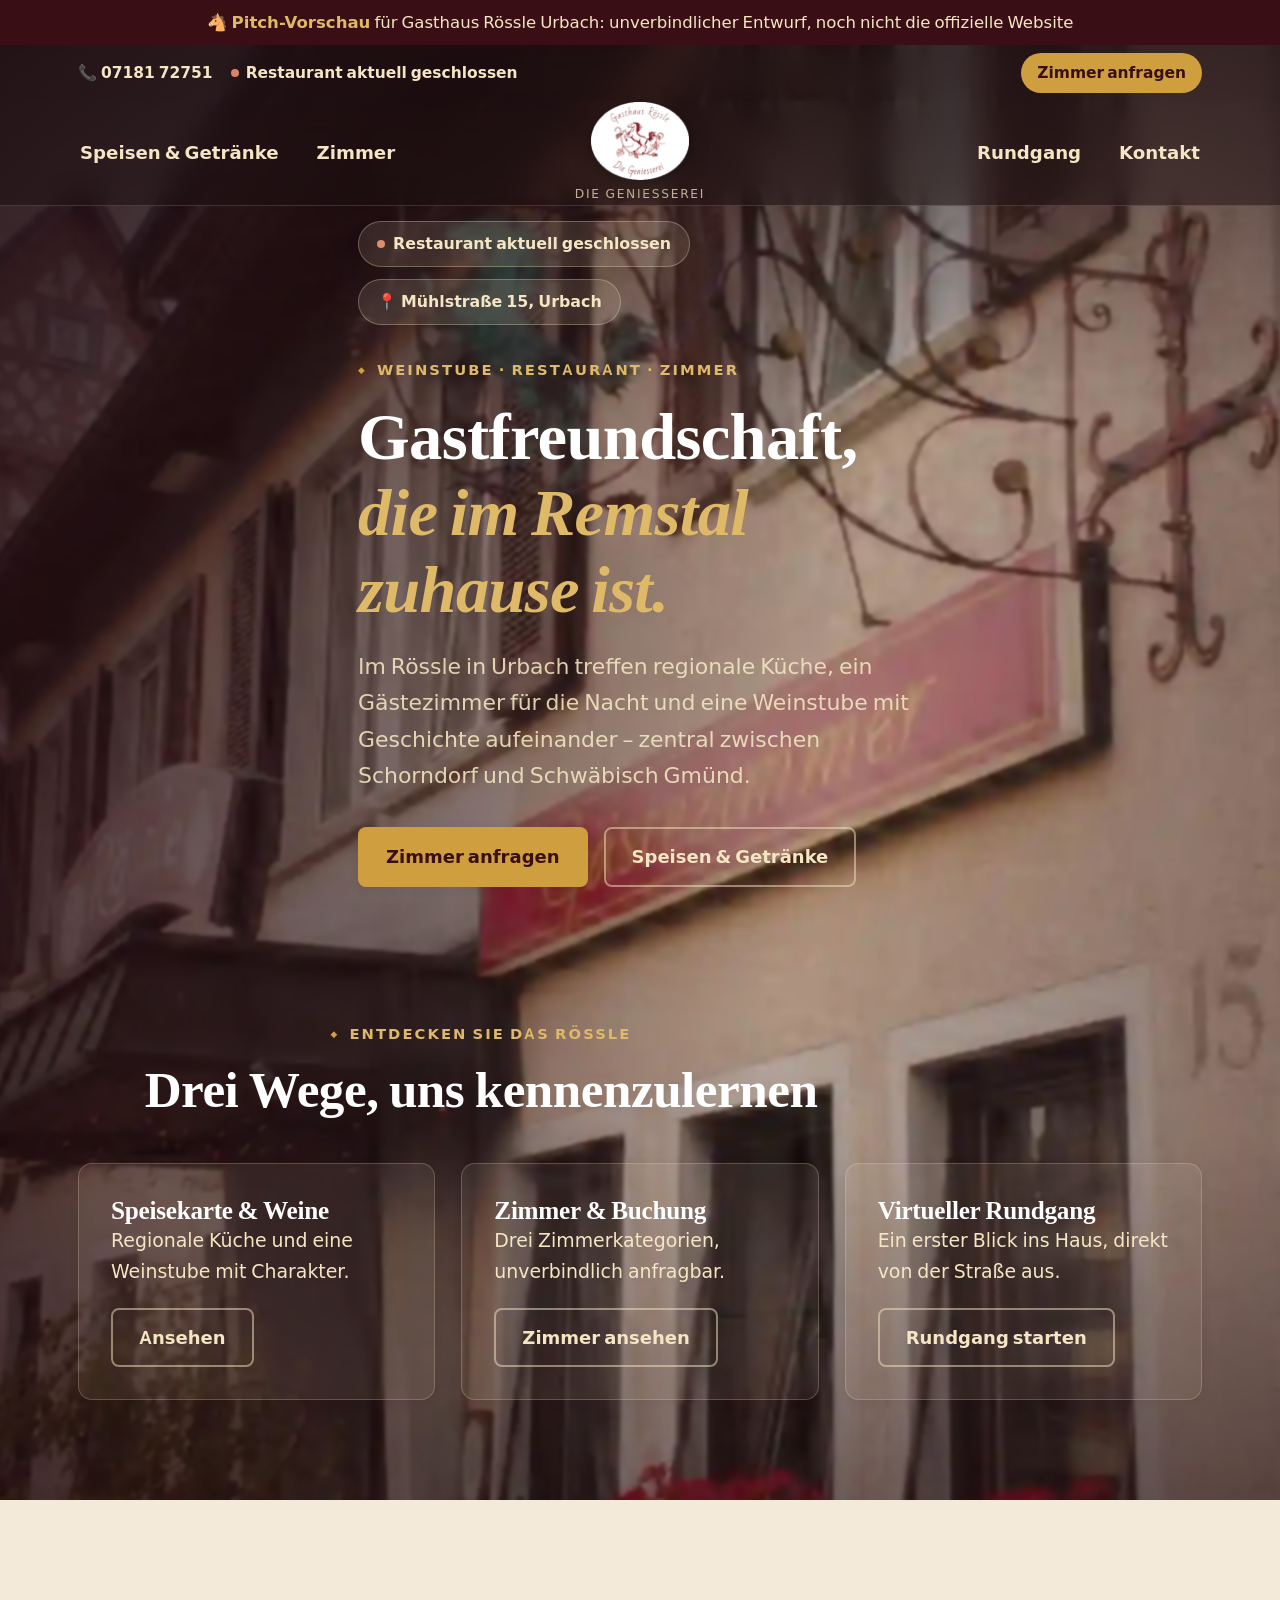
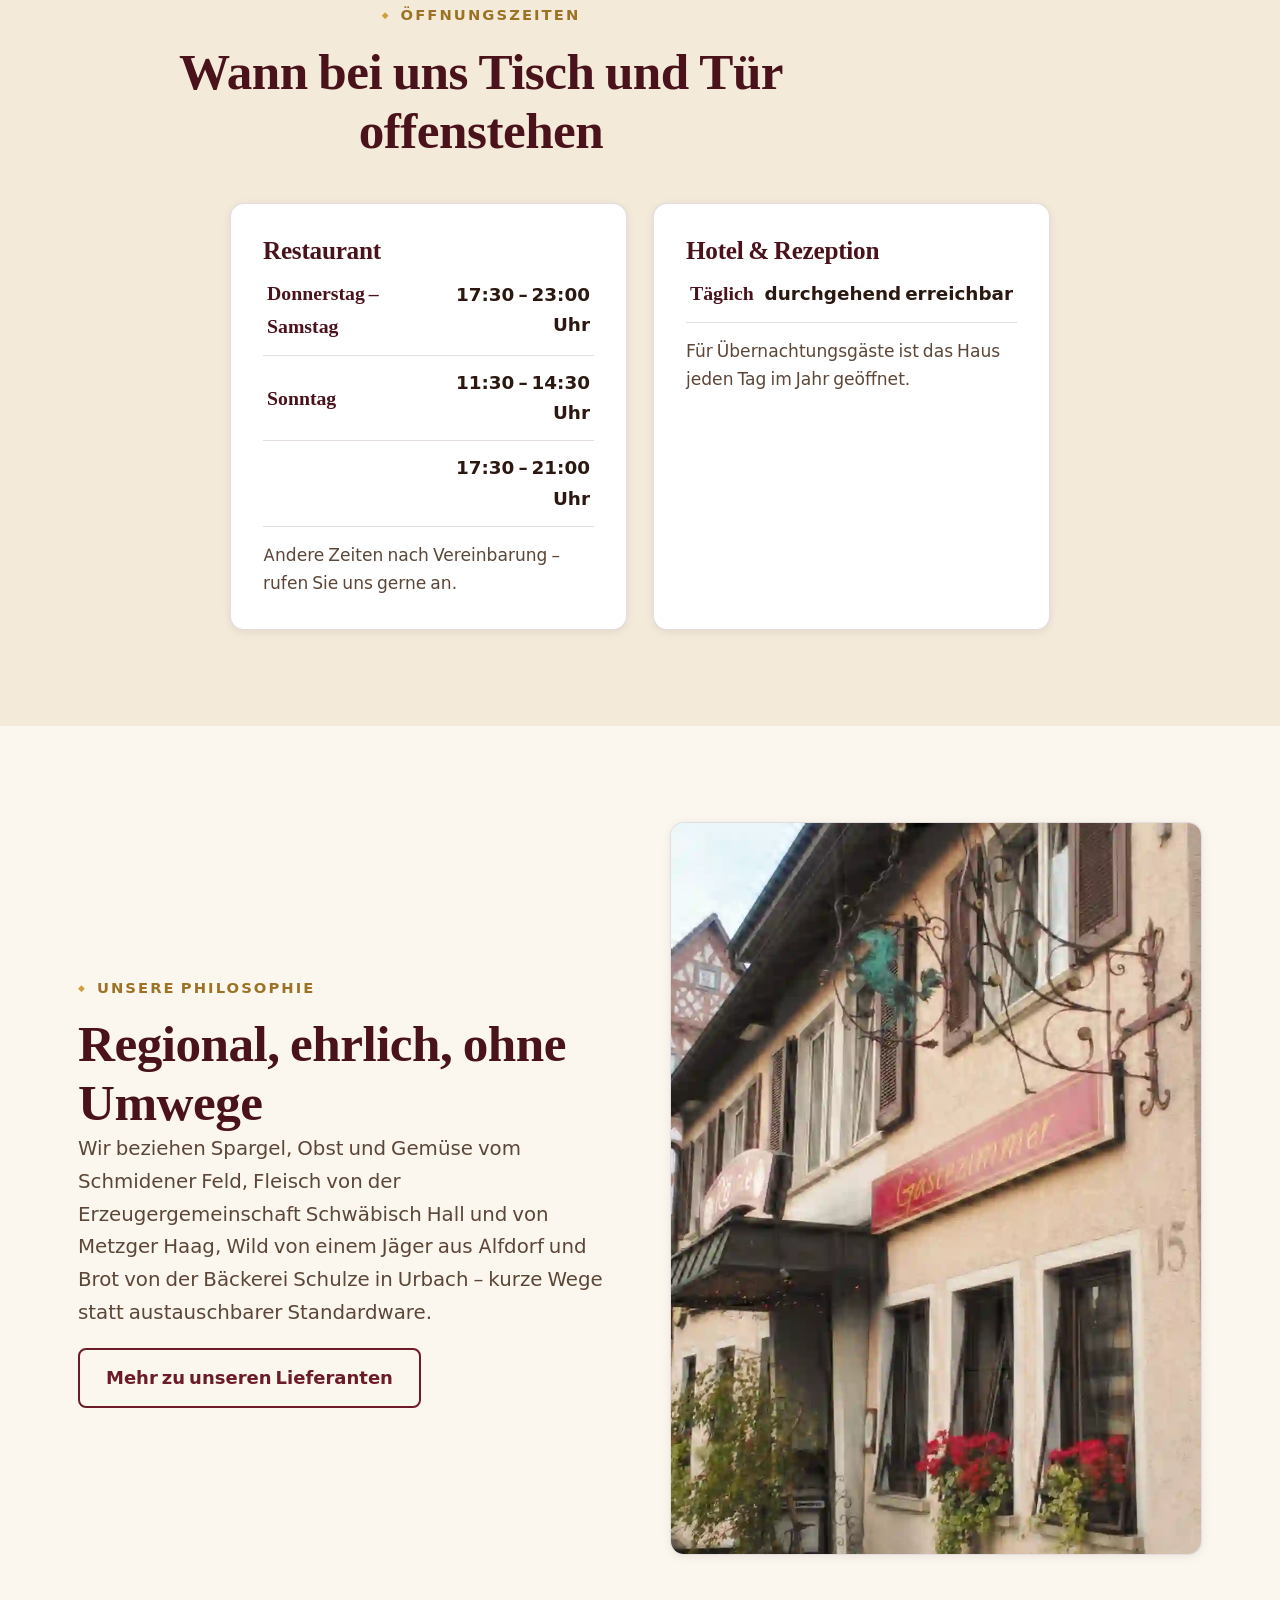
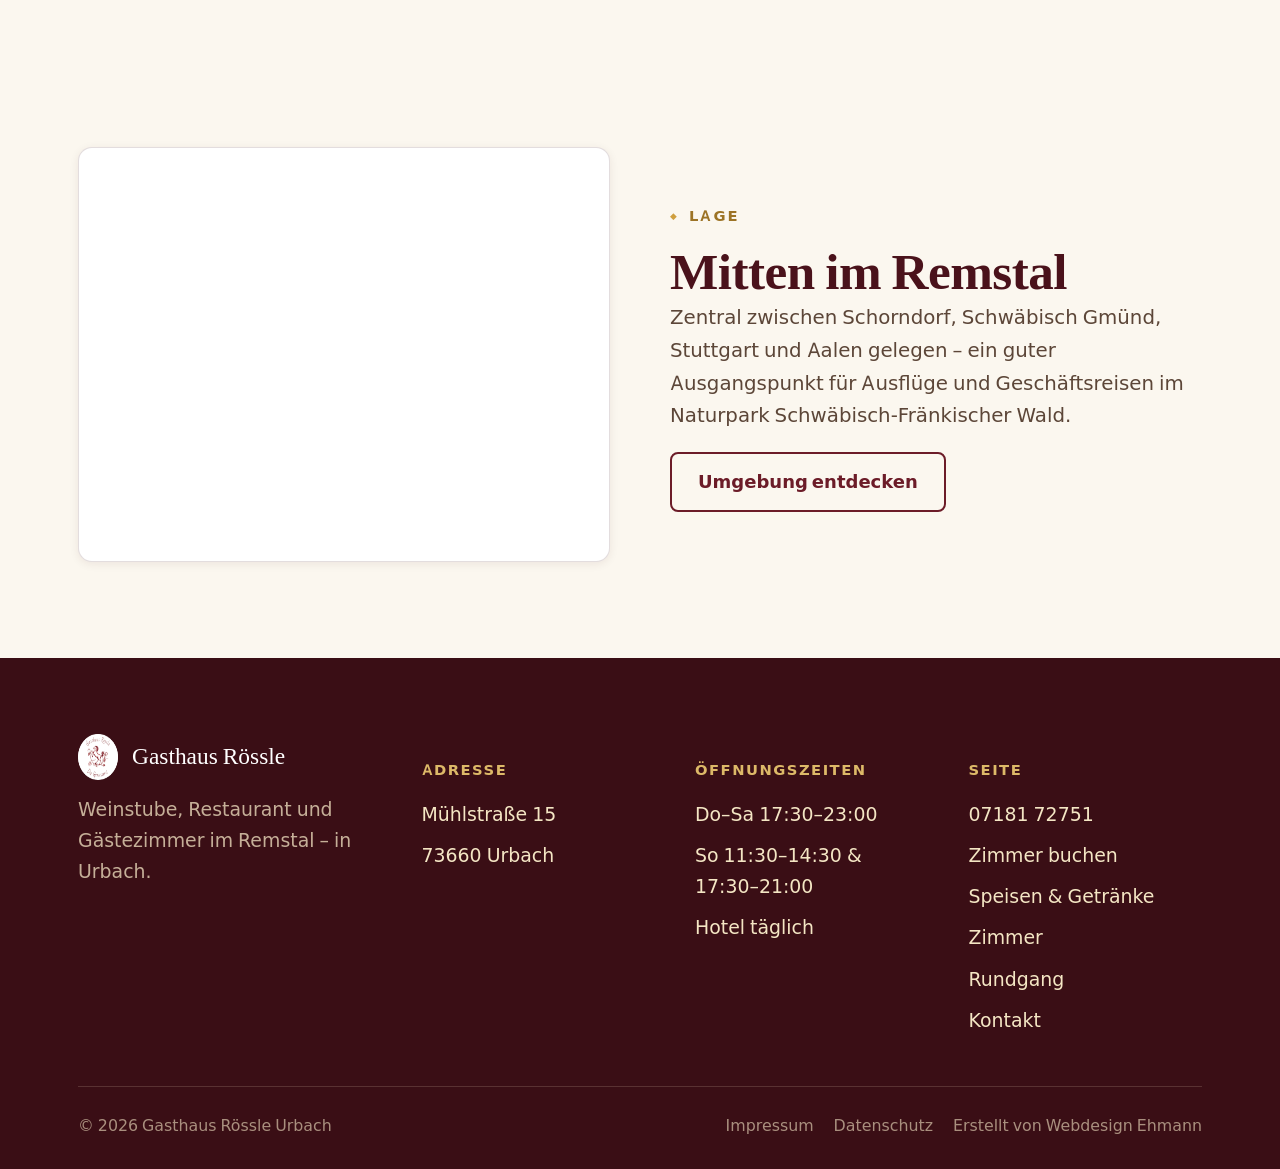
==== commit d7bc06dd: "Footer: Telefonnummer und Zimmer-buchen-Link in die Seite-Spalte verschoben Telefonnummer stand bish" ====
--- a/index.html
+++ b/index.html
@@ -174,9 +174,9 @@
         <div class="footer-brand"><img src="assets/images/logo.webp" alt="" width="40" height="32">Gasthaus Rössle</div>
         <p>Weinstube, Restaurant und Gästezimmer im Remstal – in Urbach.</p>
       </div>
-      <div class="footer-col"><h5>Adresse</h5><ul><li>Mühlstraße 15</li><li>73660 Urbach</li><li><a href="tel:+49718172751">07181 72751</a></li></ul></div>
+      <div class="footer-col"><h5>Adresse</h5><ul><li>Mühlstraße 15</li><li>73660 Urbach</li></ul></div>
       <div class="footer-col"><h5>Öffnungszeiten</h5><ul><li>Do–Sa 17:30–23:00</li><li>So 11:30–14:30 &amp; 17:30–21:00</li><li>Hotel täglich</li></ul></div>
-      <div class="footer-col"><h5>Seite</h5><ul><li><a href="speisen-getraenke.html">Speisen &amp; Getränke</a></li><li><a href="zimmer.html">Zimmer</a></li><li><a href="rundgang.html">Rundgang</a></li><li><a href="kontakt.html">Kontakt</a></li></ul></div>
+      <div class="footer-col"><h5>Seite</h5><ul><li><a href="tel:+49718172751">07181 72751</a></li><li><a href="zimmer.html#buchen">Zimmer buchen</a></li><li><a href="speisen-getraenke.html">Speisen &amp; Getränke</a></li><li><a href="zimmer.html">Zimmer</a></li><li><a href="rundgang.html">Rundgang</a></li><li><a href="kontakt.html">Kontakt</a></li></ul></div>
     </div>
     <div class="footer-bottom">
       <div>© 2026 Gasthaus Rössle Urbach</div>
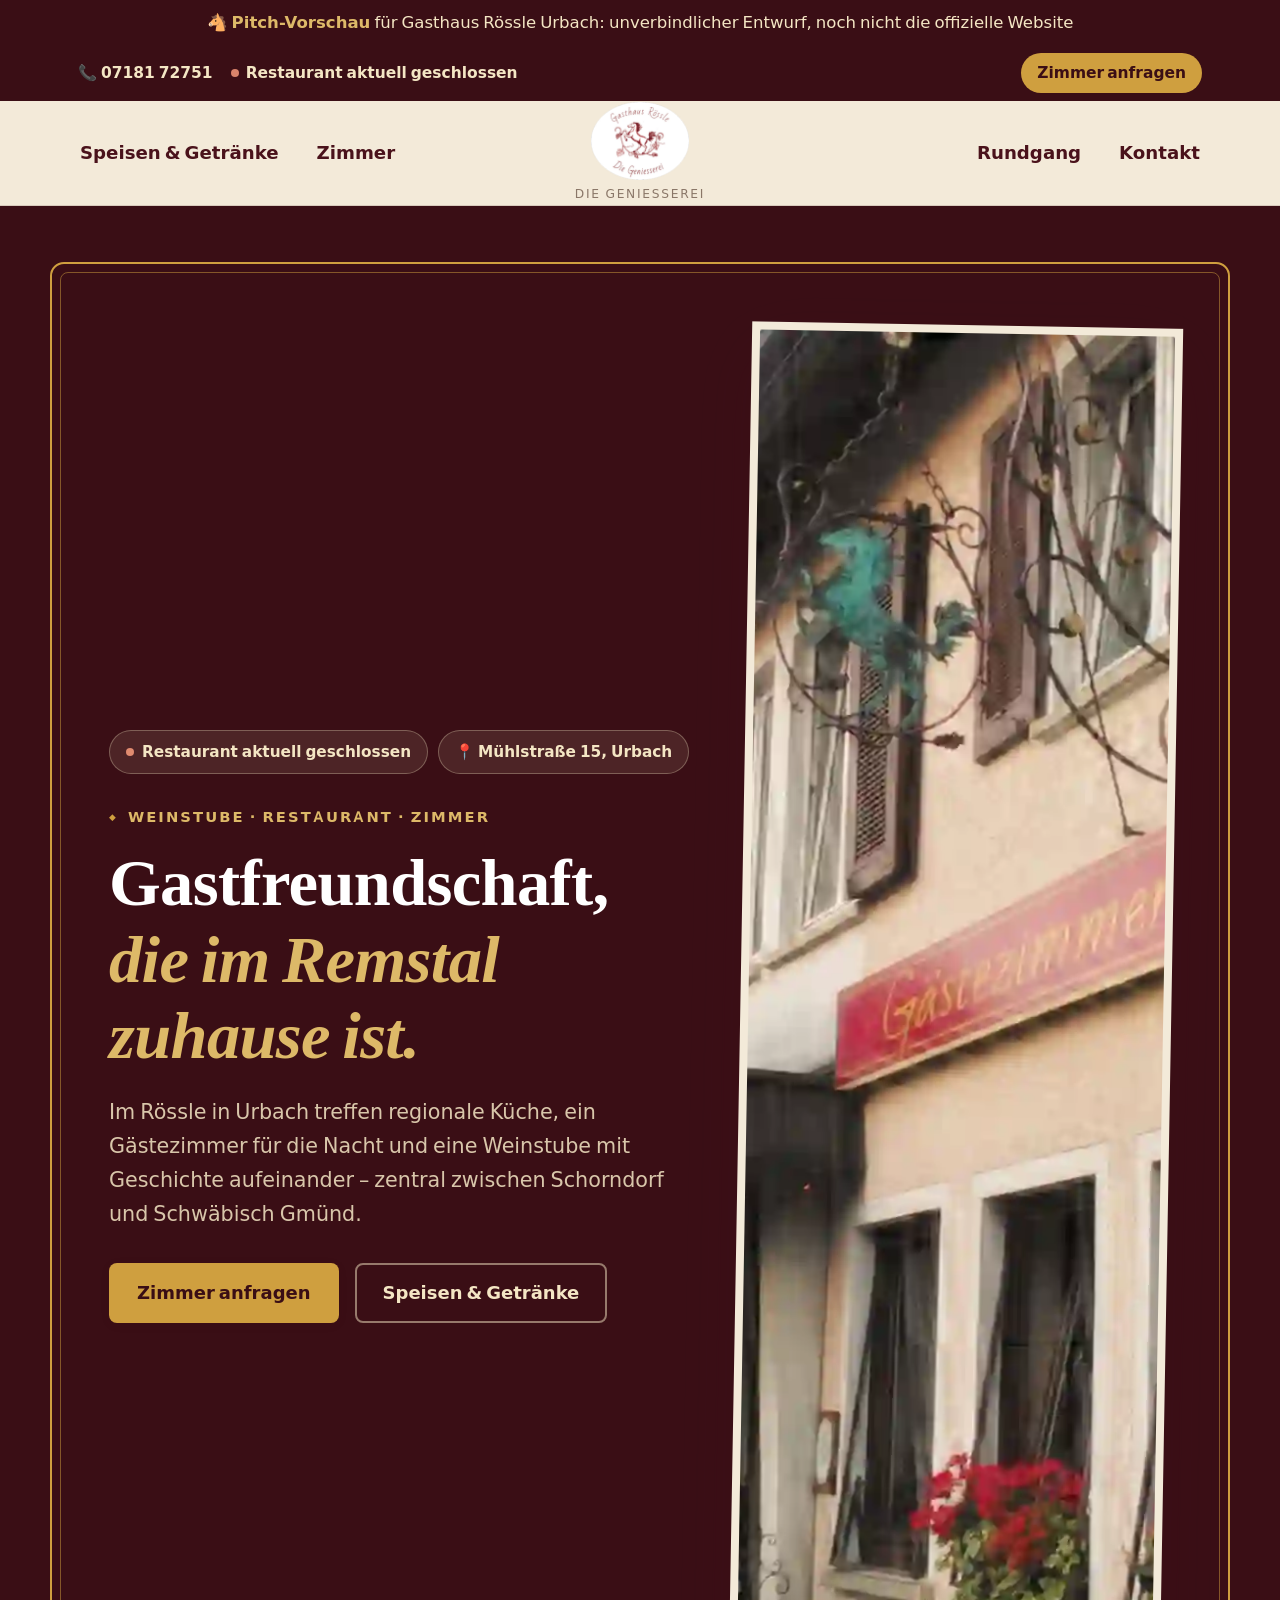
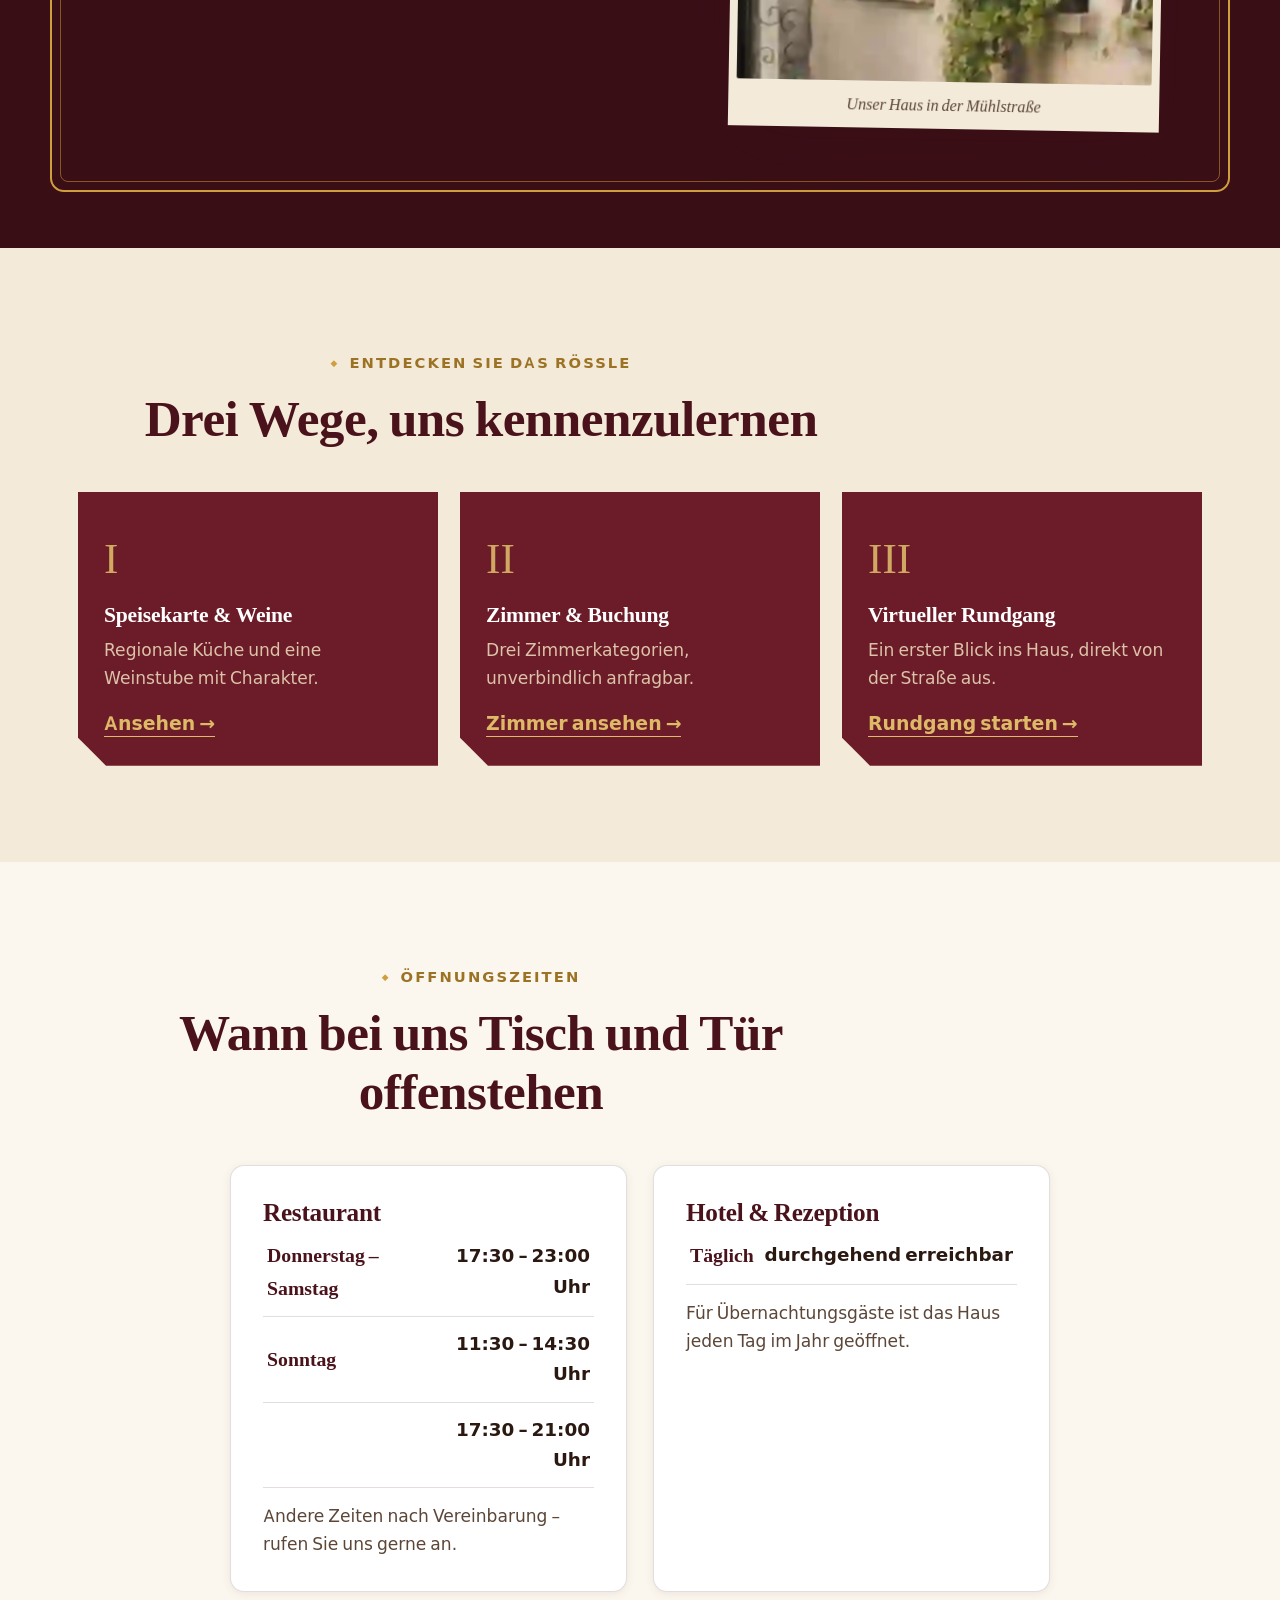
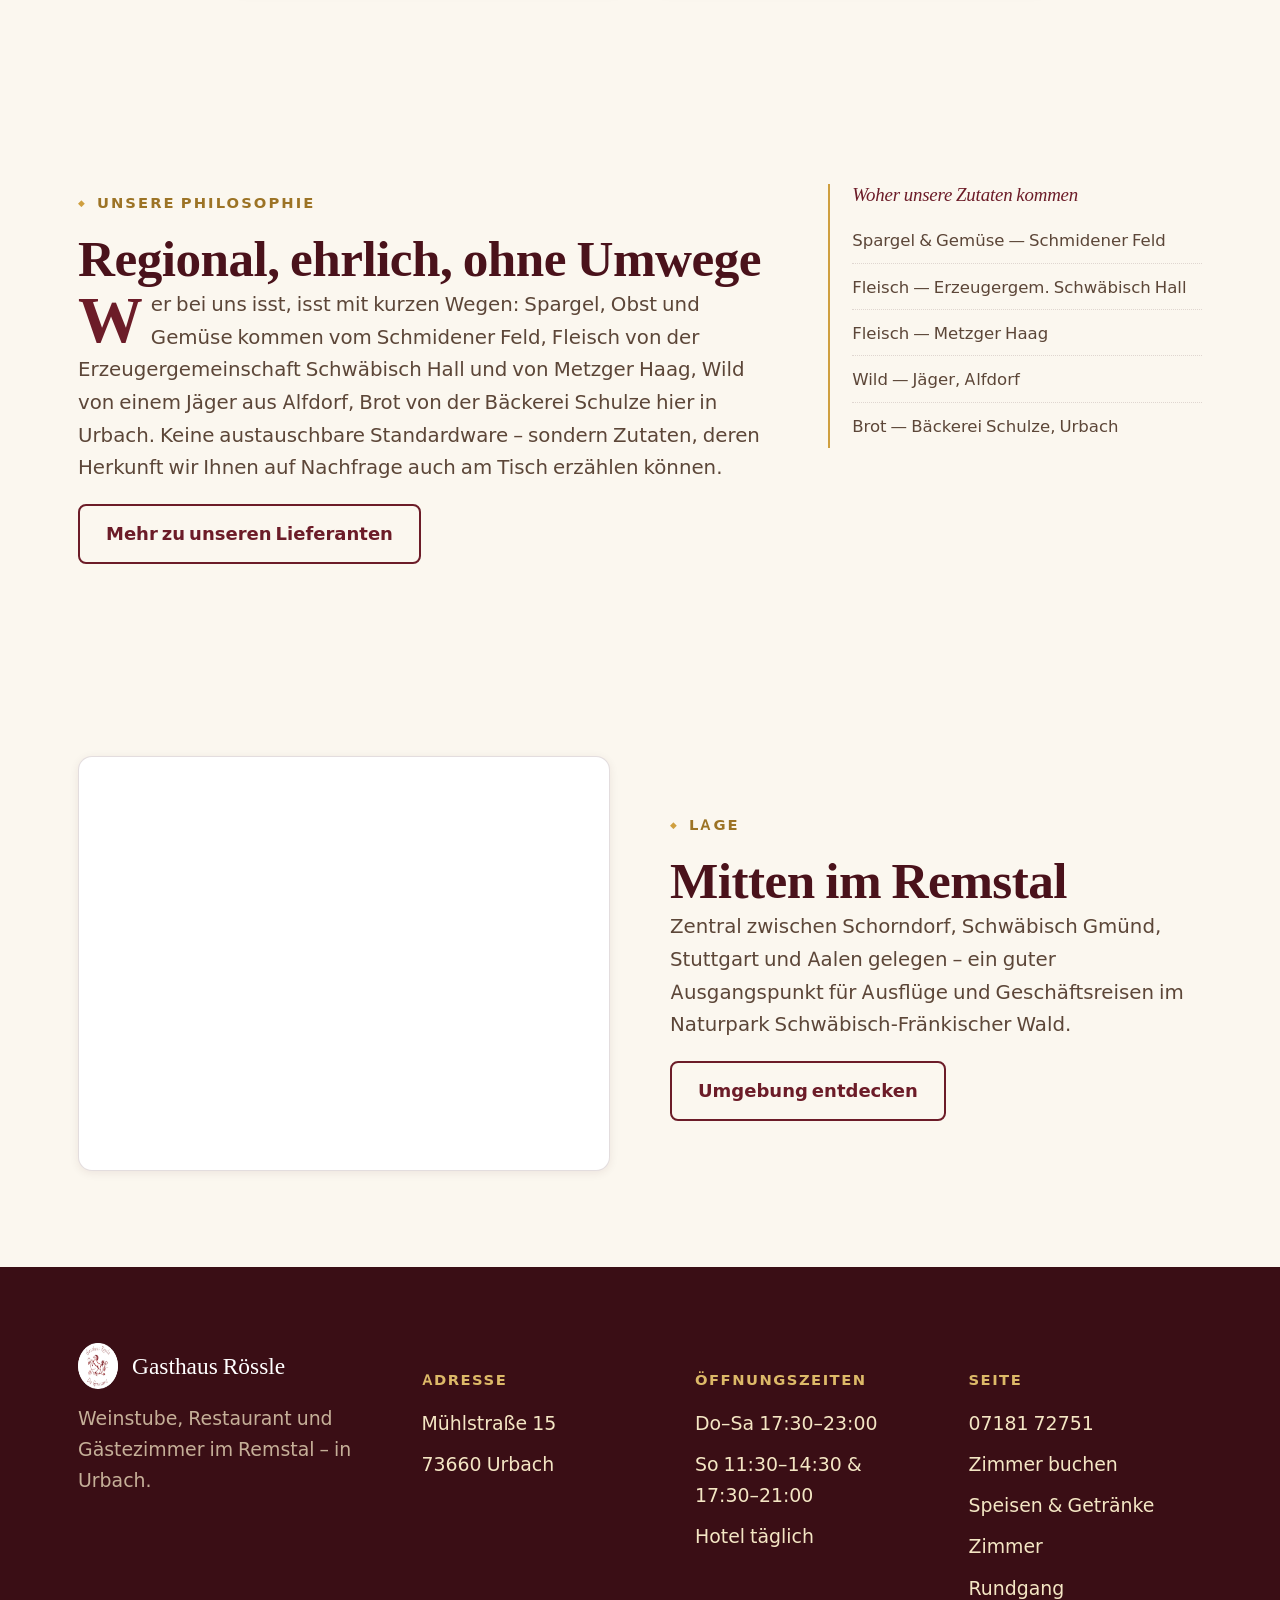
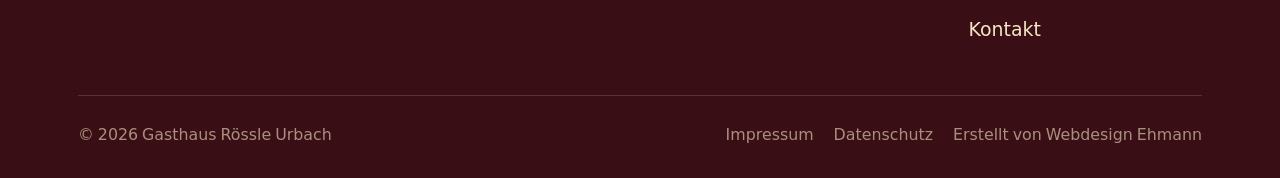
==== commit 30340f9d: "Gasthausschild-Hero auf allen Unterseiten fertig ausgerollt Die letzte Session hatte den neuen Rahme" ====
--- a/index.html
+++ b/index.html
@@ -10,11 +10,11 @@
 <link rel="stylesheet" href="css/fonts.css">
 <link rel="stylesheet" href="css/style.css">
 </head>
-<body class="has-hero-overlay">
+<body>
 <a class="skip-link" href="#main">Zum Inhalt springen</a>
 <div class="pitch-banner">🐴 <strong>Pitch-Vorschau</strong> für Gasthaus Rössle Urbach: unverbindlicher Entwurf, noch nicht die offizielle Website</div>
 
-<header class="site-header site-header--overlay">
+<header class="site-header">
   <div class="header-utility">
     <div class="container">
       <div class="header-utility__info">
@@ -67,50 +67,63 @@
 
 <main id="main">
 
-  <section class="hero hero--photo hero--home">
-    <div class="container hero__content">
-      <div class="hero__badges">
-        <span class="hero-pill" data-live-status data-status="closed">
-          <span class="status-dot" aria-hidden="true"></span>
-          <span data-status-label>Öffnungsstatus wird geladen …</span>
-        </span>
-        <span class="hero-pill">📍 Mühlstraße 15, Urbach</span>
-      </div>
-      <span class="eyebrow hero__eyebrow">Weinstube · Restaurant · Zimmer</span>
-      <h1>Gastfreundschaft, <em>die im Remstal zuhause ist.</em></h1>
-      <p class="hero__lede">Im Rössle in Urbach treffen regionale Küche, ein Gästezimmer für die Nacht und eine Weinstube mit Geschichte aufeinander – zentral zwischen Schorndorf und Schwäbisch Gmünd.</p>
-      <div class="hero__actions">
-        <a class="btn btn-gold" href="zimmer.html#buchen">Zimmer anfragen</a>
-        <a class="btn btn-outline btn-outline--light" href="speisen-getraenke.html">Speisen &amp; Getränke</a>
-      </div>
-    </div>
-
-    <div class="container hero__discover">
+  <section class="hero hero--home">
+    <div class="container hero-frame">
+      <div class="hero-frame-inner">
+        <div class="hero__content">
+          <div class="hero__badges">
+            <span class="hero-pill" data-live-status data-status="closed">
+              <span class="status-dot" aria-hidden="true"></span>
+              <span data-status-label>Öffnungsstatus wird geladen …</span>
+            </span>
+            <span class="hero-pill">📍 Mühlstraße 15, Urbach</span>
+          </div>
+          <span class="eyebrow hero__eyebrow">Weinstube · Restaurant · Zimmer</span>
+          <h1>Gastfreundschaft, <em>die im Remstal zuhause ist.</em></h1>
+          <p class="hero__lede">Im Rössle in Urbach treffen regionale Küche, ein Gästezimmer für die Nacht und eine Weinstube mit Geschichte aufeinander – zentral zwischen Schorndorf und Schwäbisch Gmünd.</p>
+          <div class="hero__actions">
+            <a class="btn btn-gold" href="zimmer.html#buchen">Zimmer anfragen</a>
+            <a class="btn btn-outline btn-outline--light" href="speisen-getraenke.html">Speisen &amp; Getränke</a>
+          </div>
+        </div>
+        <figure class="hero__photo">
+          <img src="assets/images/rossle-fassade.webp" alt="Fassade des Gasthaus Rössle in Urbach mit schmiedeeisernem Pferde-Ausleger und rotem Gästezimmer-Schild" width="1000" height="1349" loading="eager">
+          <figcaption>Unser Haus in der Mühlstraße</figcaption>
+        </figure>
+      </div>
+    </div>
+  </section>
+
+  <section class="section--tint">
+    <div class="container">
       <div class="section-head text-center reveal">
-        <span class="eyebrow eyebrow--light">Entdecken Sie das Rössle</span>
+        <span class="eyebrow">Entdecken Sie das Rössle</span>
         <h2>Drei Wege, uns kennenzulernen</h2>
       </div>
-      <div class="grid-3">
-        <div class="card reveal" style="background:rgba(244,230,196,0.08); border-color:rgba(244,230,196,0.22); color:var(--gold-100);">
-          <h3 style="color:var(--white);">Speisekarte &amp; Weine</h3>
-          <p style="color:var(--gold-100);">Regionale Küche und eine Weinstube mit Charakter.</p>
-          <div style="margin-top:20px;"><a class="btn btn-outline btn-outline--light" href="speisen-getraenke.html">Ansehen</a></div>
-        </div>
-        <div class="card reveal" style="background:rgba(244,230,196,0.08); border-color:rgba(244,230,196,0.22); color:var(--gold-100);">
-          <h3 style="color:var(--white);">Zimmer &amp; Buchung</h3>
-          <p style="color:var(--gold-100);">Drei Zimmerkategorien, unverbindlich anfragbar.</p>
-          <div style="margin-top:20px;"><a class="btn btn-outline btn-outline--light" href="zimmer.html">Zimmer ansehen</a></div>
-        </div>
-        <div class="card reveal" style="background:rgba(244,230,196,0.08); border-color:rgba(244,230,196,0.22); color:var(--gold-100);">
-          <h3 style="color:var(--white);">Virtueller Rundgang</h3>
-          <p style="color:var(--gold-100);">Ein erster Blick ins Haus, direkt von der Straße aus.</p>
-          <div style="margin-top:20px;"><a class="btn btn-outline btn-outline--light" href="rundgang.html">Rundgang starten</a></div>
-        </div>
-      </div>
-    </div>
-  </section>
-
-  <section class="section--tint">
+      <div class="signs">
+        <div class="sign reveal">
+          <span class="numeral">I</span>
+          <h3>Speisekarte &amp; Weine</h3>
+          <p>Regionale Küche und eine Weinstube mit Charakter.</p>
+          <a href="speisen-getraenke.html">Ansehen →</a>
+        </div>
+        <div class="sign reveal">
+          <span class="numeral">II</span>
+          <h3>Zimmer &amp; Buchung</h3>
+          <p>Drei Zimmerkategorien, unverbindlich anfragbar.</p>
+          <a href="zimmer.html">Zimmer ansehen →</a>
+        </div>
+        <div class="sign reveal">
+          <span class="numeral">III</span>
+          <h3>Virtueller Rundgang</h3>
+          <p>Ein erster Blick ins Haus, direkt von der Straße aus.</p>
+          <a href="rundgang.html">Rundgang starten →</a>
+        </div>
+      </div>
+    </div>
+  </section>
+
+  <section>
     <div class="container">
       <div class="section-head text-center reveal">
         <span class="eyebrow">Öffnungszeiten</span>
@@ -138,15 +151,22 @@
   </section>
 
   <section>
-    <div class="container split">
+    <div class="container story">
       <div class="reveal">
         <span class="eyebrow">Unsere Philosophie</span>
         <h2>Regional, ehrlich, ohne Umwege</h2>
-        <p style="font-size:1.1rem; color:var(--ink-soft); margin-bottom:20px;">Wir beziehen Spargel, Obst und Gemüse vom Schmidener Feld, Fleisch von der Erzeugergemeinschaft Schwäbisch Hall und von Metzger Haag, Wild von einem Jäger aus Alfdorf und Brot von der Bäckerei Schulze in Urbach – kurze Wege statt austauschbarer Standardware.</p>
-        <a class="btn btn-outline" href="speisen-getraenke.html">Mehr zu unseren Lieferanten</a>
-      </div>
-      <div class="card reveal" style="padding:0; overflow:hidden;">
-        <img src="assets/images/rossle-fassade.webp" alt="Fassade des Gasthaus Rössle in Urbach mit schmiedeeisernem Pferde-Ausleger und rotem Gästezimmer-Schild" width="1000" height="1349" loading="lazy" style="display:block; width:100%; height:100%; object-fit:cover;">
+        <p class="story-lede" style="font-size:1.1rem; color:var(--ink-soft);">Wer bei uns isst, isst mit kurzen Wegen: Spargel, Obst und Gemüse kommen vom Schmidener Feld, Fleisch von der Erzeugergemeinschaft Schwäbisch Hall und von Metzger Haag, Wild von einem Jäger aus Alfdorf, Brot von der Bäckerei Schulze hier in Urbach. Keine austauschbare Standardware – sondern Zutaten, deren Herkunft wir Ihnen auf Nachfrage auch am Tisch erzählen können.</p>
+        <a class="btn btn-outline" href="speisen-getraenke.html" style="margin-top:20px; display:inline-flex;">Mehr zu unseren Lieferanten</a>
+      </div>
+      <div class="margin-note reveal">
+        <h4>Woher unsere Zutaten kommen</h4>
+        <ul>
+          <li>Spargel &amp; Gemüse — Schmidener Feld</li>
+          <li>Fleisch — Erzeugergem. Schwäbisch Hall</li>
+          <li>Fleisch — Metzger Haag</li>
+          <li>Wild — Jäger, Alfdorf</li>
+          <li>Brot — Bäckerei Schulze, Urbach</li>
+        </ul>
       </div>
     </div>
   </section>
--- a/css/style.css
+++ b/css/style.css
@@ -200,34 +200,6 @@
   .header-main .container { grid-template-columns: 1fr auto; }
 }
 
-/* ---- Transparent "glass" header over a full-bleed photo hero -----------
-   Only used on the homepage (body.has-hero-overlay): the header keeps its
-   two-bar layout but becomes a translucent, blurred panel that floats over
-   the hero photo instead of pushing it down. The hero pulls up underneath
-   it via negative margin so the photo shows through immediately. Stays
-   sticky (not just hero-height), so the frosted look persists site-wide
-   as you scroll into the cream sections below — a dark tint keeps the
-   light nav text readable there too, not just over the photo. */
-body.has-hero-overlay .header-utility,
-body.has-hero-overlay .header-main {
-  background: rgba(26, 14, 16, 0.5);
-  backdrop-filter: blur(16px) saturate(1.05);
-  -webkit-backdrop-filter: blur(16px) saturate(1.05);
-  border-color: rgba(244, 230, 196, 0.16);
-}
-body.has-hero-overlay .header-main { border-bottom-color: rgba(244, 230, 196, 0.16); }
-body.has-hero-overlay .header-nav-group a { color: var(--gold-100); }
-body.has-hero-overlay .header-utility { color: var(--gold-100); }
-body.has-hero-overlay .brand-crest span { color: rgba(244, 230, 196, 0.75); }
-body.has-hero-overlay .brand-crest img { filter: drop-shadow(0 2px 10px rgba(0,0,0,0.45)); }
-body.has-hero-overlay .nav-toggle { border-color: rgba(244, 230, 196, 0.35); color: var(--gold-100); }
-body.has-hero-overlay .nav-toggle__bars span { background: var(--gold-100); }
-@media (min-width: 1024px) {
-  body.has-hero-overlay .hero--photo {
-    margin-top: calc(-1 * (var(--header-h-utility) + var(--header-h-main) + 1px));
-  }
-}
-
 /* ==========================================================================
    BUTTONS
    ========================================================================== */
@@ -249,48 +221,51 @@
 .btn[disabled] { opacity: 0.5; cursor: not-allowed; transform: none !important; }
 
 /* ==========================================================================
-   HERO
-   ========================================================================== */
-.hero {
-  position: relative; overflow: hidden;
-  background: var(--vellum);
-  padding: 84px 0 100px;
-}
-/* Weich geblurrtes Fassadenfoto als Hero-Hintergrund, mit sehr langsamem
-   Ken-Burns-Zoom — Blur macht es zur reinen Farb-/Stimmungsfläche statt
-   eines ablenkenden Fotos, dadurch bleibt der Text davor gut lesbar. */
-.hero::after {
-  content: ''; position: absolute; inset: -24px; z-index: 0; pointer-events: none;
-  background-image:
-    linear-gradient(160deg, rgba(243,234,217,0.90) 0%, rgba(243,234,217,0.74) 45%, rgba(234,223,201,0.88) 100%),
-    url('../assets/images/hero-bg-blur.webp');
-  background-size: cover; background-position: center;
-  animation: heroKenBurns 26s ease-in-out infinite alternate;
-}
-.hero::before {
-  content: ''; position: absolute; inset: 0; z-index: 1; opacity: 0.5; pointer-events: none;
-  background-image: url("data:image/svg+xml,%3Csvg xmlns='http://www.w3.org/2000/svg' width='120' height='120' viewBox='0 0 120 120'%3E%3Cg fill='none' stroke='%233a0e15' stroke-opacity='0.05' stroke-width='1.4'%3E%3Cpath d='M10 100c8-30 6-50-6-70M60 110c10-34 8-58-8-84M110 100c-8-30-6-50 6-70'/%3E%3Ccircle cx='4' cy='30' r='3'/%3E%3Ccircle cx='54' cy='26' r='3'/%3E%3Ccircle cx='104' cy='30' r='3'/%3E%3C/g%3E%3C/svg%3E");
-  background-size: 300px;
-}
-@keyframes heroKenBurns {
-  0% { transform: scale(1) translate(0, 0); }
-  100% { transform: scale(1.09) translate(-1.2%, -1%); }
-}
-/* .hero::before/::after use z-index so the background layers stack in
-   order; without this, their positioned stacking context paints above the
-   hero text/container, which is a plain non-positioned in-flow element and
-   would otherwise be hidden underneath them entirely. */
-.hero > .container { position: relative; z-index: 2; }
-.hero__eyebrow { color: var(--gold-700); }
-.hero h1 { margin-bottom: 22px; }
-.hero h1 em { color: var(--bordeaux-700); font-style: italic; }
-.hero__lede { font-size: 1.22rem; color: var(--ink-soft); margin-bottom: 34px; }
-.hero__actions { display: flex; gap: 16px; flex-wrap: wrap; margin-bottom: 38px; }
+   HERO — "Gasthausschild": ein gerahmtes Panel (doppelte Goldlinie, wie ein
+   altes Wirtshausschild) statt eines Vollbild-Foto-Heros mit schwebendem
+   Glass-Header. Der Header bleibt dadurch immer normal lesbar (kein
+   Transparenz-Trick mehr nötig); das echte Fassadenfoto hängt nur auf der
+   Startseite asymmetrisch neben dem Text, wie ein aufgehängtes Bild.
+   ========================================================================== */
+.hero { background: var(--bordeaux-950); padding: 56px 0; }
+.hero-frame {
+  border: 2px solid var(--gold-500); border-radius: var(--radius-md);
+  padding: 8px;
+}
+.hero-frame-inner {
+  border: 1px solid rgba(207,159,63,0.5); border-radius: calc(var(--radius-md) - 6px);
+  padding: 52px 48px;
+}
+.hero--home .hero-frame-inner {
+  display: grid; grid-template-columns: 1.15fr 0.85fr; gap: 48px; align-items: center;
+}
+.hero__content { min-width: 0; }
+.hero h1 { overflow-wrap: break-word; }
+@media (max-width: 860px) {
+  .hero--home .hero-frame-inner { grid-template-columns: 1fr; }
+}
+
+.hero__badges { display: flex; flex-wrap: wrap; gap: 10px; margin-bottom: 24px; }
+.hero-pill {
+  display: inline-flex; align-items: center; gap: 8px;
+  background: rgba(244, 230, 196, 0.1); border: 1px solid rgba(244, 230, 196, 0.3);
+  border-radius: 999px; padding: 8px 16px; font-weight: 600; font-size: 0.85rem;
+  color: var(--gold-100);
+}
+.hero-pill .status-dot { width: 8px; height: 8px; }
+.hero-pill[data-status="open"] .status-dot { background: #6fbf73; box-shadow: 0 0 0 3px rgba(111,191,115,0.3); }
+.hero-pill[data-status="closed"] .status-dot { background: #e08b6f; }
+
+.hero__eyebrow { color: var(--gold-400); }
+.hero h1 { color: var(--white); margin-bottom: 22px; }
+.hero h1 em { color: var(--gold-400); font-style: italic; }
+.hero__lede { font-size: 1.15rem; color: rgba(244, 230, 196, 0.85); margin-bottom: 32px; max-width: 52ch; }
+.hero__actions { display: flex; gap: 16px; flex-wrap: wrap; }
 
 /* Inhalt fährt beim Laden sanft nacheinander hoch — reine CSS-Keyframes,
    kein JS/Scroll-Trigger nötig, daher immer sichtbar falls JS mal nicht lädt. */
 @media (prefers-reduced-motion: no-preference) {
-  .hero > .hero__content > * { animation: heroFadeUp 0.7s cubic-bezier(.22,.61,.36,1) both; }
+  .hero-frame-inner > div > * { animation: heroFadeUp 0.7s cubic-bezier(.22,.61,.36,1) both; }
   .hero__badges { animation-delay: 0.05s; }
   .hero__eyebrow { animation-delay: 0.14s; }
   .hero h1 { animation-delay: 0.22s; }
@@ -302,77 +277,48 @@
   to { opacity: 1; transform: translateY(0); }
 }
 
-/* ---- Full-bleed photo hero variant (homepage) ---------------------------
-   Real facade photo instead of an abstracted colour wash — kept in check
-   with a directional tint (strong where the text sits, sheer everywhere
-   else) so the building stays recognisable rather than just mood lighting.
-   A faint blur smooths the source photo's low-res grain without hiding it
-   entirely; the "reveal" instinct here is a smaller crop for now, not the
-   old heavy overlay. */
-.hero--photo {
-  min-height: 88vh; display: flex; align-items: center;
-  padding: 176px 0 96px; color: var(--gold-100);
-  background: var(--bordeaux-950);
-}
-.hero--photo::before { display: none; }
-.hero--photo::after {
-  content: ''; position: absolute; inset: -8px; z-index: 0; pointer-events: none;
-  background-image:
-    linear-gradient(100deg, rgba(30,8,13,0.86) 0%, rgba(30,8,13,0.6) 32%, rgba(30,8,13,0.28) 62%, rgba(30,8,13,0.5) 100%),
-    linear-gradient(180deg, rgba(16,5,8,0.6) 0%, rgba(16,5,8,0) 26%, rgba(16,5,8,0) 74%, rgba(16,5,8,0.4) 100%),
-    url('../assets/images/rossle-fassade.webp');
-  background-size: cover, cover, cover;
-  background-position: center, center, 78% 22%;
-  filter: blur(1.5px) saturate(1.08);
-  transform: scale(1.02);
-  animation: heroKenBurns 30s ease-in-out infinite alternate;
-}
-.hero--photo .hero__eyebrow { color: var(--gold-400); }
-.hero--photo h1 { color: var(--white); }
-.hero--photo h1 em { color: var(--gold-400); }
-.hero--photo .hero__lede { color: rgba(244, 230, 196, 0.88); }
-.hero__content { position: relative; z-index: 2; max-width: 620px; }
-.hero__badges { display: flex; flex-wrap: wrap; gap: 12px; margin-bottom: 26px; }
-.hero-pill {
-  display: inline-flex; align-items: center; gap: 8px;
-  background: rgba(244, 230, 196, 0.12); border: 1px solid rgba(244, 230, 196, 0.3);
-  backdrop-filter: blur(8px); -webkit-backdrop-filter: blur(8px);
-  border-radius: 999px; padding: 9px 18px; font-weight: 600; font-size: 0.88rem;
-  color: var(--gold-100);
-}
-.hero-pill .status-dot { width: 8px; height: 8px; }
-.hero-pill[data-status="open"] .status-dot { background: #6fbf73; box-shadow: 0 0 0 3px rgba(111,191,115,0.3); }
-.hero-pill[data-status="closed"] .status-dot { background: #e08b6f; }
+/* ---- Fassadenfoto, wie ein aufgehängtes Bild — nur Startseite ----------- */
+.hero__photo { background: var(--vellum); padding: 8px; transform: rotate(1deg); box-shadow: var(--shadow-lg); }
+.hero__photo img { aspect-ratio: 4/5; object-fit: cover; border-radius: 2px; }
+.hero__photo figcaption {
+  font-family: var(--font-display); font-style: italic; text-align: center;
+  padding: 10px 6px 2px; color: var(--ink-soft); font-size: 0.9rem;
+}
+@media (max-width: 860px) { .hero__photo { transform: none; } }
+
+/* ---- Kompakte Variante (Unterseiten) ------------------------------------ */
+.hero--compact .hero-frame-inner { padding: 40px 40px; max-width: 820px; }
+.hero--compact h1 { font-size: clamp(2rem, 3.6vw, 2.7rem); }
+.hero--compact .hero__lede { margin-bottom: 0; }
 
 @media (max-width: 640px) {
-  .hero--photo { min-height: auto; padding: 140px 0 72px; }
-}
-
-/* ---- Homepage-only: fold the "three ways" discovery cards into the same
-   photo hero instead of a separate solid-bordeaux section below — the two
-   used to meet at a hard seam (photo hero -> flat color block); now it's
-   one continuous section with the hero's own photo/tint carrying through
-   behind the cards too. */
-.hero--home {
-  display: flex; flex-direction: column; align-items: stretch;
-  min-height: auto; gap: 90px; padding-bottom: 100px;
-}
-.hero__discover { position: relative; z-index: 2; }
-.hero__discover h2 { color: var(--white); }
-.hero__discover .section-head p { color: var(--gold-100); }
-@media (max-width: 640px) {
-  .hero--home { gap: 64px; padding-bottom: 72px; }
-}
-
-/* ---- Compact photo hero (subpages) --------------------------------------
-   Same full-bleed facade photo + glass header as the homepage, but shorter
-   since subpages lead into real content rather than carrying the full
-   first-impression weight. */
-.hero--compact { min-height: auto; padding: 168px 0 76px; }
-.hero--compact .hero__content { max-width: 720px; }
-@media (max-width: 640px) {
-  .hero--compact { padding: 132px 0 56px; }
-}
+  .hero { padding: 32px 0; }
+  .hero-frame-inner, .hero--compact .hero-frame-inner { padding: 26px 22px; }
+}
+
+/* ---- "Wegweiser": drei Wege, das Haus kennenzulernen — Schilder-Reihe
+   statt generischem Icon-in-Kreis-Karten-Grid. Nur auf der Startseite. ---- */
+.signs { display: flex; gap: 22px; flex-wrap: wrap; }
+.sign {
+  flex: 1 1 260px; background: var(--bordeaux-800); color: var(--gold-100);
+  padding: 30px 26px 26px;
+  clip-path: polygon(0 0, 100% 0, 100% 100%, 28px 100%, 0 calc(100% - 28px));
+}
+.sign .numeral { font-family: var(--font-display); font-size: 2.4rem; color: var(--gold-400); opacity: 0.9; display: block; margin-bottom: 10px; }
+.sign h3 { color: var(--white); font-size: 1.2rem; margin-bottom: 8px; }
+.sign p { color: rgba(244, 230, 196, 0.82); font-size: 0.95rem; margin: 0 0 16px; }
+.sign a { font-weight: 700; color: var(--gold-400); border-bottom: 1px solid var(--gold-400); padding-bottom: 2px; }
+
+/* ---- Philosophie-Sektion: Drop-Cap + Randnotiz statt Foto-Split --------- */
+.story-lede::first-letter {
+  font-family: var(--font-display); font-size: 3.6rem; font-weight: 600;
+  float: left; line-height: 0.8; margin: 6px 8px 0 0; color: var(--bordeaux-800);
+}
+.margin-note { border-left: 2px solid var(--gold-500); padding-left: 22px; align-self: start; }
+.margin-note h4 { font-family: var(--font-display); font-style: italic; font-weight: 500; font-size: 1.05rem; color: var(--bordeaux-800); margin-bottom: 14px; }
+.margin-note ul { display: flex; flex-direction: column; gap: 2px; font-size: 0.92rem; color: var(--ink-soft); }
+.margin-note li { padding: 8px 0; border-bottom: 1px dotted var(--line); }
+.margin-note li:last-child { border-bottom: none; }
 
 /* ==========================================================================
    CARDS / SECTIONS
@@ -385,6 +331,9 @@
 
 .split { display: grid; grid-template-columns: 1fr 1fr; gap: 60px; align-items: center; }
 @media (max-width: 860px) { .split { grid-template-columns: 1fr; gap: 36px; } }
+
+.story { display: grid; grid-template-columns: 1.3fr 0.7fr; gap: 56px; }
+@media (max-width: 860px) { .story { grid-template-columns: 1fr; gap: 32px; } }
 
 .card {
   background: var(--white); border: 1px solid var(--line); border-radius: var(--radius-md);
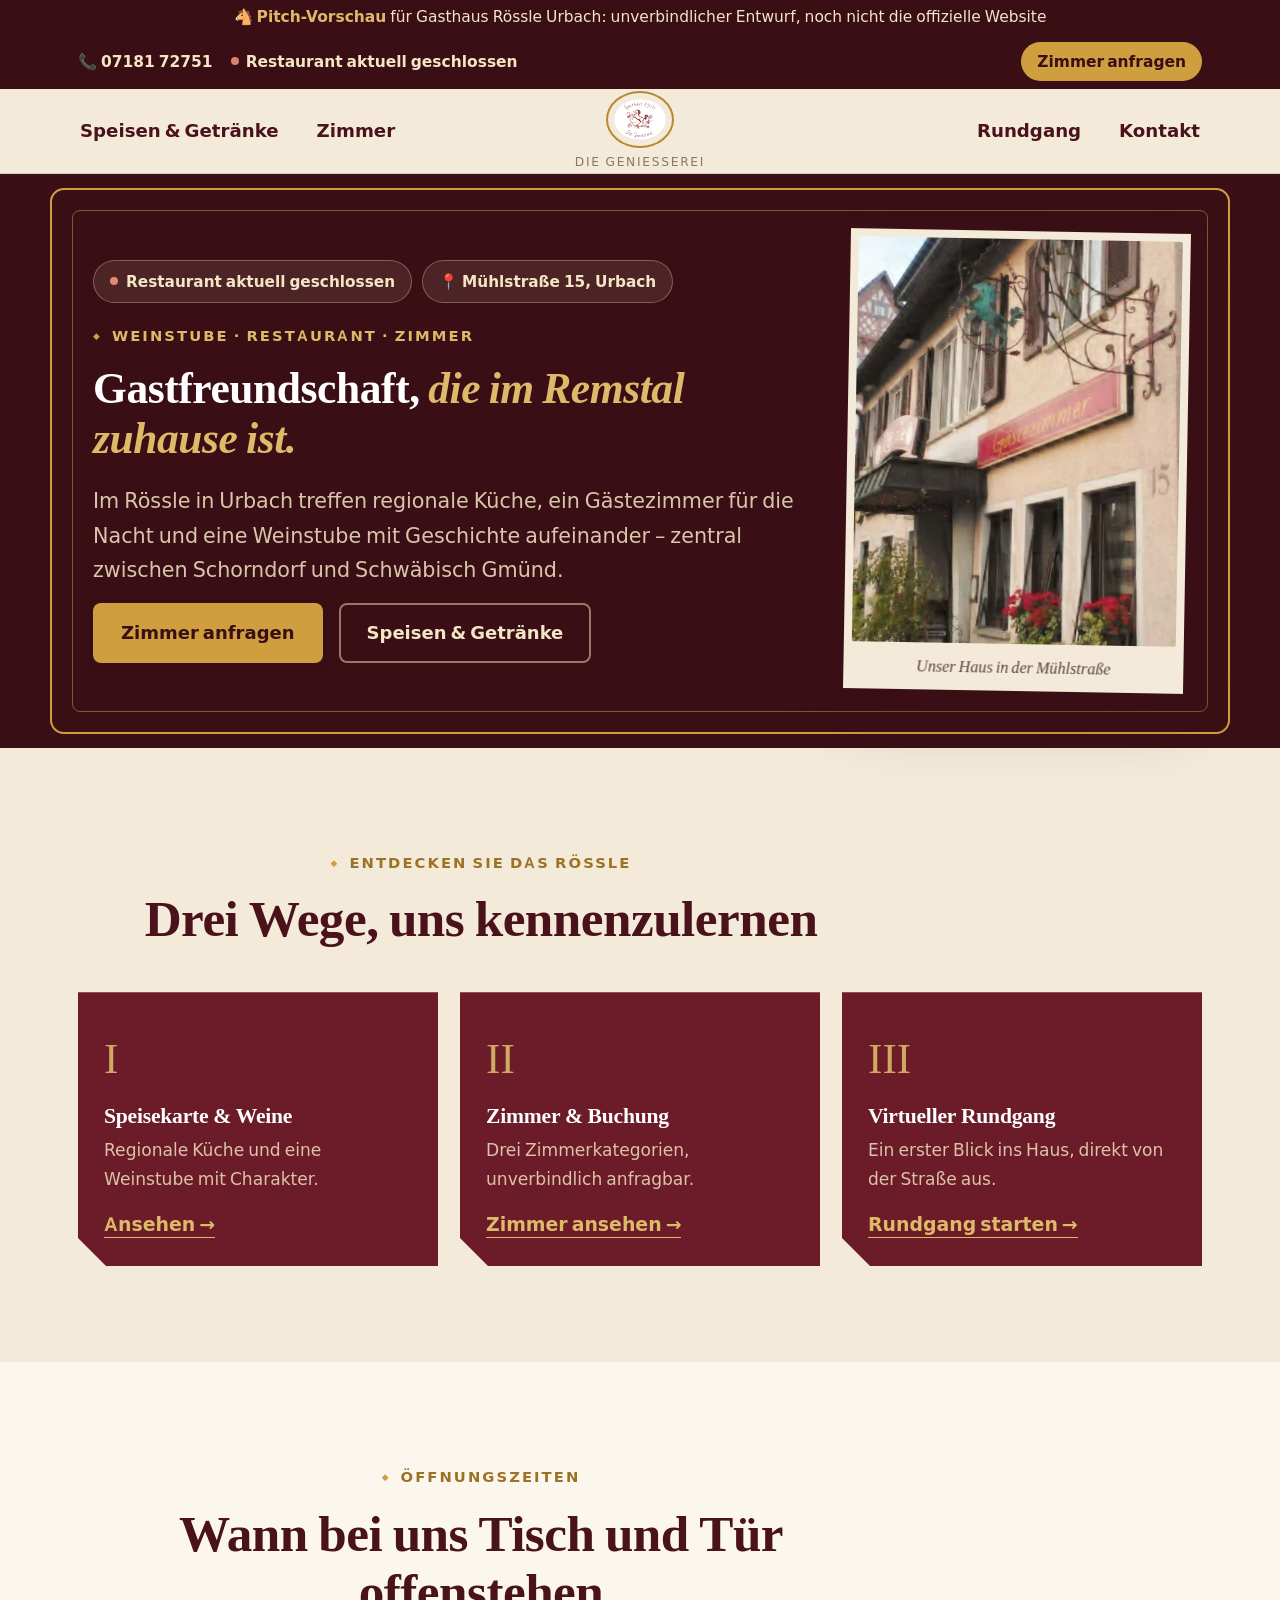
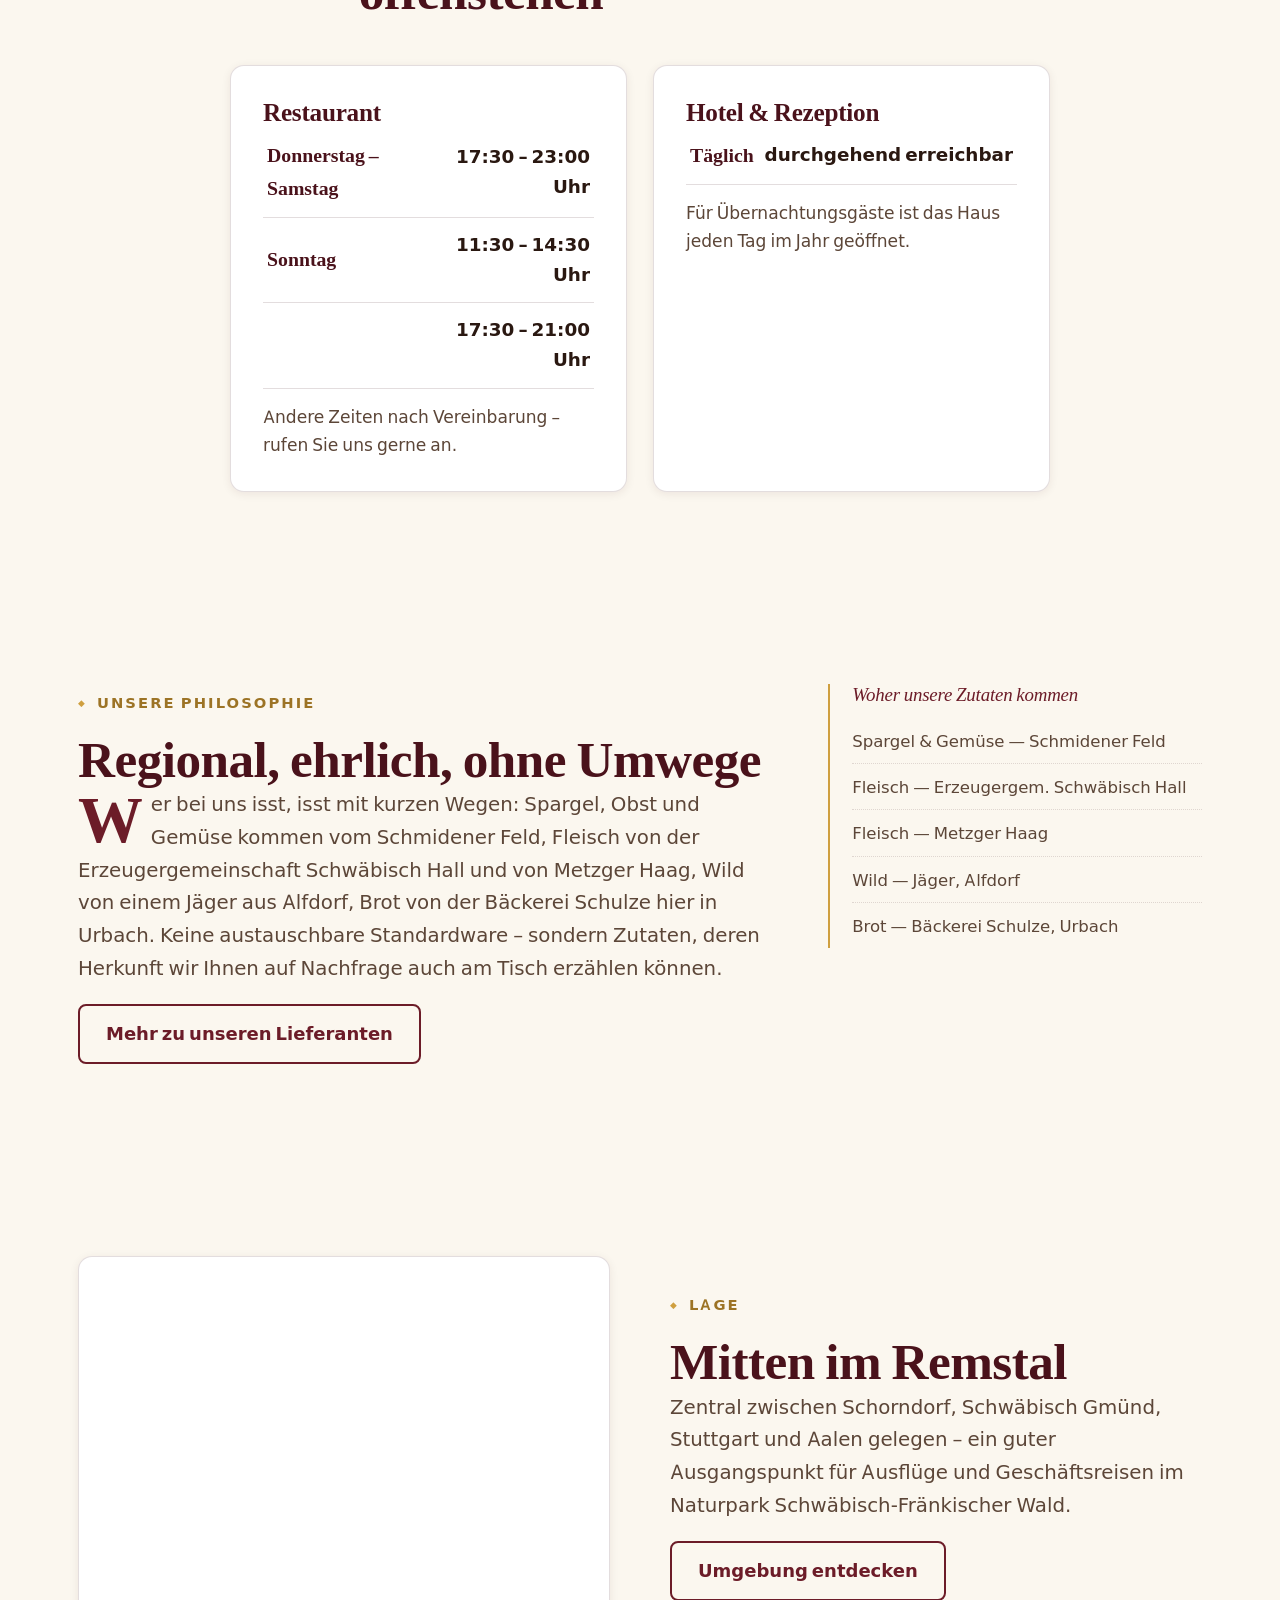
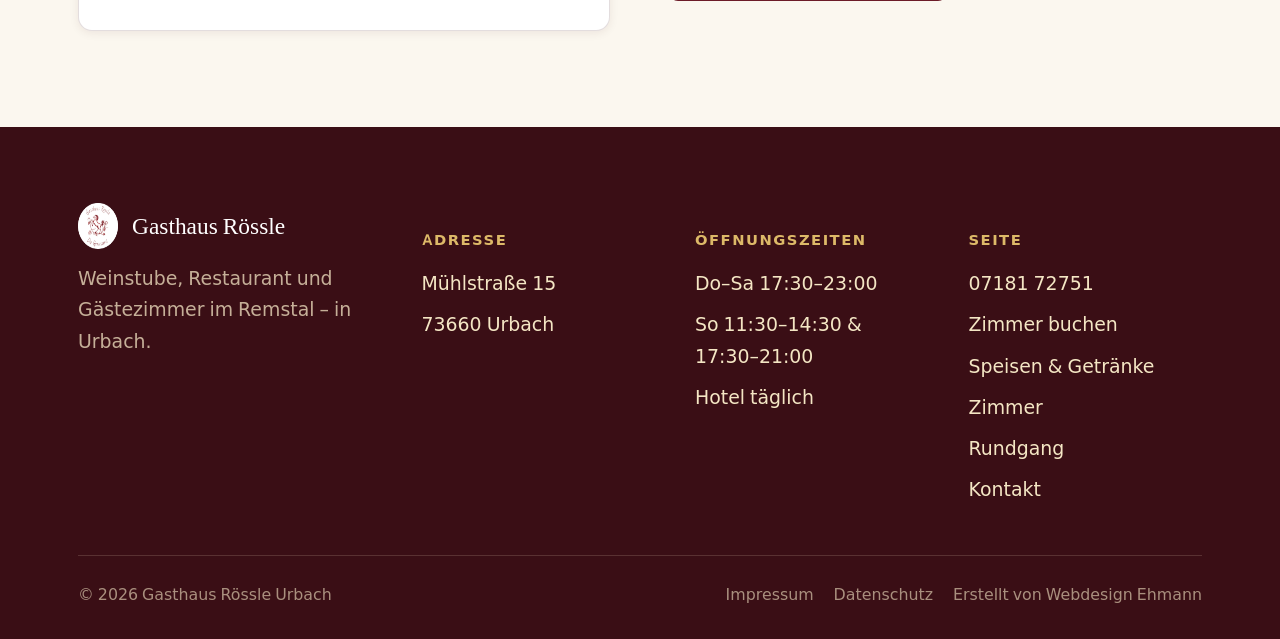
==== commit 5d7675a3: "Startseiten-Hero passt ohne Scrollen ins erste Sichtfeld, kein Wortbruch mehr Header, Pitch-Banner u" ====
--- a/index.html
+++ b/index.html
@@ -79,7 +79,7 @@
             <span class="hero-pill">📍 Mühlstraße 15, Urbach</span>
           </div>
           <span class="eyebrow hero__eyebrow">Weinstube · Restaurant · Zimmer</span>
-          <h1>Gastfreundschaft, <em>die im Remstal zuhause ist.</em></h1>
+          <h1>Gast&shy;freund&shy;schaft, <em>die im Remstal zuhause ist.</em></h1>
           <p class="hero__lede">Im Rössle in Urbach treffen regionale Küche, ein Gästezimmer für die Nacht und eine Weinstube mit Geschichte aufeinander – zentral zwischen Schorndorf und Schwäbisch Gmünd.</p>
           <div class="hero__actions">
             <a class="btn btn-gold" href="zimmer.html#buchen">Zimmer anfragen</a>
--- a/css/style.css
+++ b/css/style.css
@@ -39,8 +39,8 @@
   --radius-md: 14px;
   --radius-lg: 26px;
 
-  --header-h-utility: 56px;
-  --header-h-main: 104px;
+  --header-h-utility: 44px;
+  --header-h-main: 84px;
 }
 
 /* ---- Reset ------------------------------------------------------------- */
@@ -96,9 +96,9 @@
   background: var(--bordeaux-950);
   color: var(--gold-100);
   text-align: center;
-  font-size: 0.92rem;
-  padding: 10px 20px;
-  line-height: 1.5;
+  font-size: 0.86rem;
+  padding: 6px 20px;
+  line-height: 1.4;
 }
 .pitch-banner strong { color: var(--gold-400); }
 
@@ -164,7 +164,11 @@
 .header-nav-group a:hover::after, .header-nav-group a[aria-current="page"]::after { transform: scaleX(1); }
 
 .brand-crest { display: flex; flex-direction: column; align-items: center; gap: 4px; text-align: center; }
-.brand-crest img { height: 78px; width: auto; }
+.brand-crest img {
+  width: 68px; height: auto;
+  padding: 6px; border: 2px solid var(--gold-600); border-radius: 50%;
+  background: var(--vellum);
+}
 .brand-crest span { font-family: var(--font-body); font-size: 0.68rem; letter-spacing: 0.14em; text-transform: uppercase; color: var(--ink-faint); }
 @media (prefers-reduced-motion: no-preference) {
   .brand-crest img { animation: crestFloat 5s ease-in-out infinite; }
@@ -227,25 +231,33 @@
    Transparenz-Trick mehr nötig); das echte Fassadenfoto hängt nur auf der
    Startseite asymmetrisch neben dem Text, wie ein aufgehängtes Bild.
    ========================================================================== */
-.hero { background: var(--bordeaux-950); padding: 56px 0; }
+.hero { background: var(--bordeaux-950); padding: 48px 0; }
 .hero-frame {
   border: 2px solid var(--gold-500); border-radius: var(--radius-md);
-  padding: 8px;
+  padding: 48px;
 }
 .hero-frame-inner {
   border: 1px solid rgba(207,159,63,0.5); border-radius: calc(var(--radius-md) - 6px);
-  padding: 52px 48px;
-}
+  padding: 48px;
+}
+/* Startseiten-Hero deutlich knapper als die Unterseiten-Variante, damit die
+   komplette Hero-Section ohne Scrollen ins erste Sichtfeld passt (Foto-Spalte
+   treibt sonst die Höhe unnötig in die Höhe). */
+.hero--home { padding: 14px 0; }
+.hero--home .hero-frame { padding: 20px; }
 .hero--home .hero-frame-inner {
-  display: grid; grid-template-columns: 1.15fr 0.85fr; gap: 48px; align-items: center;
+  padding: 20px;
+  display: grid; grid-template-columns: 1.35fr 0.65fr; gap: 28px; align-items: center;
 }
 .hero__content { min-width: 0; }
-.hero h1 { overflow-wrap: break-word; }
+.hero h1 { overflow-wrap: break-word; -webkit-hyphens: auto; -ms-hyphens: auto; hyphens: auto; }
+.hero--home h1 { font-size: clamp(2.2rem, 3.4vw, 3.2rem); margin-bottom: 14px; }
+.hero--home .hero__lede { margin-bottom: 16px; }
 @media (max-width: 860px) {
   .hero--home .hero-frame-inner { grid-template-columns: 1fr; }
 }
 
-.hero__badges { display: flex; flex-wrap: wrap; gap: 10px; margin-bottom: 24px; }
+.hero__badges { display: flex; flex-wrap: wrap; gap: 10px; margin-bottom: 14px; }
 .hero-pill {
   display: inline-flex; align-items: center; gap: 8px;
   background: rgba(244, 230, 196, 0.1); border: 1px solid rgba(244, 230, 196, 0.3);
@@ -259,7 +271,7 @@
 .hero__eyebrow { color: var(--gold-400); }
 .hero h1 { color: var(--white); margin-bottom: 22px; }
 .hero h1 em { color: var(--gold-400); font-style: italic; }
-.hero__lede { font-size: 1.15rem; color: rgba(244, 230, 196, 0.85); margin-bottom: 32px; max-width: 52ch; }
+.hero__lede { font-size: 1.15rem; color: rgba(244, 230, 196, 0.85); margin-bottom: 22px; max-width: 52ch; }
 .hero__actions { display: flex; gap: 16px; flex-wrap: wrap; }
 
 /* Inhalt fährt beim Laden sanft nacheinander hoch — reine CSS-Keyframes,
@@ -278,8 +290,8 @@
 }
 
 /* ---- Fassadenfoto, wie ein aufgehängtes Bild — nur Startseite ----------- */
-.hero__photo { background: var(--vellum); padding: 8px; transform: rotate(1deg); box-shadow: var(--shadow-lg); }
-.hero__photo img { aspect-ratio: 4/5; object-fit: cover; border-radius: 2px; }
+.hero__photo { background: var(--vellum); padding: 8px; transform: rotate(1deg); box-shadow: var(--shadow-lg); max-width: 340px; margin-left: auto; }
+.hero__photo img { width: 100%; height: auto; aspect-ratio: 4/5; object-fit: cover; border-radius: 2px; }
 .hero__photo figcaption {
   font-family: var(--font-display); font-style: italic; text-align: center;
   padding: 10px 6px 2px; color: var(--ink-soft); font-size: 0.9rem;
@@ -287,13 +299,13 @@
 @media (max-width: 860px) { .hero__photo { transform: none; } }
 
 /* ---- Kompakte Variante (Unterseiten) ------------------------------------ */
-.hero--compact .hero-frame-inner { padding: 40px 40px; max-width: 820px; }
+.hero--compact .hero-frame-inner > * { max-width: 820px; }
 .hero--compact h1 { font-size: clamp(2rem, 3.6vw, 2.7rem); }
 .hero--compact .hero__lede { margin-bottom: 0; }
 
 @media (max-width: 640px) {
   .hero { padding: 32px 0; }
-  .hero-frame-inner, .hero--compact .hero-frame-inner { padding: 26px 22px; }
+  .hero-frame, .hero-frame-inner, .hero--compact .hero-frame-inner { padding: 28px; }
 }
 
 /* ---- "Wegweiser": drei Wege, das Haus kennenzulernen — Schilder-Reihe
@@ -389,7 +401,7 @@
 /* ==========================================================================
    ZIMMER / PREISKARTEN
    ========================================================================== */
-.room-card { display: flex; flex-direction: column; height: 100%; }
+.room-card { display: flex; flex-direction: column; height: 100%; padding: 40px; }
 .room-card h3 { margin-bottom: 6px; }
 .room-card__price { font-family: var(--font-display); font-size: 2rem; color: var(--bordeaux-800); margin: 14px 0; }
 .room-card__price small { font-family: var(--font-body); font-size: 0.95rem; font-weight: 500; color: var(--ink-faint); }
@@ -526,9 +538,18 @@
 /* ==========================================================================
    KONTAKTFORMULAR
    ========================================================================== */
-.contact-layout { display: grid; grid-template-columns: 1fr 1fr; gap: 56px; align-items: start; }
+.contact-layout { display: grid; grid-template-columns: 1fr 1fr; gap: 40px; align-items: start; }
 @media (max-width: 900px) { .contact-layout { grid-template-columns: 1fr; } }
-.map-frame { width: 100%; height: 340px; border: 0; border-radius: var(--radius-md); }
+
+/* Beide Spalten in derselben Rahmen-Sprache wie der Gasthausschild-Hero:
+   dünner Goldrand + Gold-Akzentlinie oben statt generischer Schatten-Karte. */
+.contact-panel {
+  background: var(--white); border: 1px solid var(--gold-500); border-top: 3px solid var(--gold-600);
+  border-radius: var(--radius-md); padding: 36px; box-shadow: var(--shadow-sm);
+}
+@media (max-width: 640px) { .contact-panel { padding: 26px 22px; } }
+.contact-panel .eyebrow { margin-bottom: 10px; }
+.map-frame { width: 100%; height: 300px; border: 0; border-radius: var(--radius-sm); }
 .form-status { padding: 14px 18px; border-radius: var(--radius-sm); margin-top: 20px; font-weight: 600; }
 .form-status[data-state="ok"] { background: #e4f3e0; color: #2f5b2a; }
 .form-status[data-state="error"] { background: #fbe4e0; color: #7a2a1d; }
